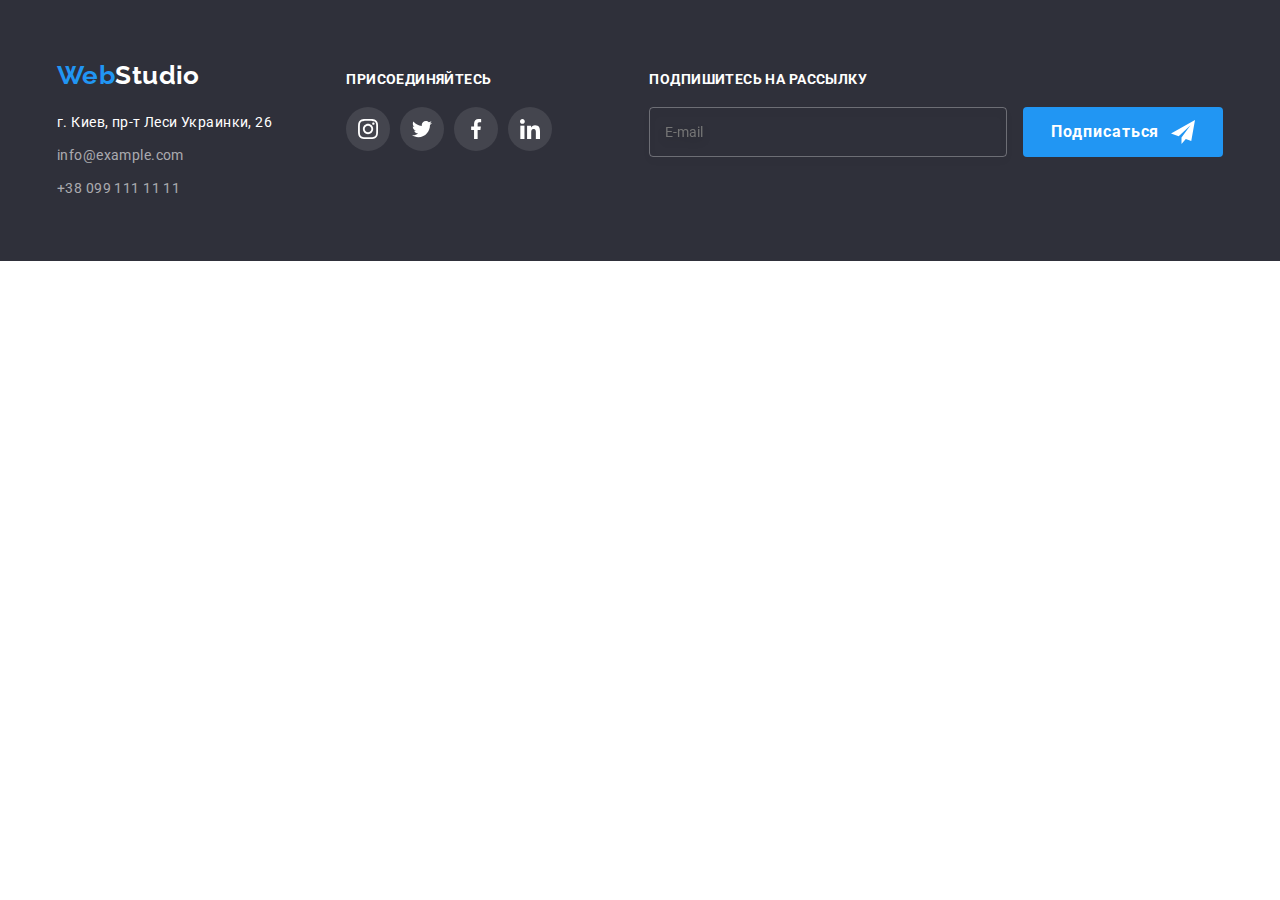
==== portfolio.html @ a968da95 "Футер готов" ====
<!DOCTYPE html>
<html lang="ru">
<head>
    <meta charset="UTF-8">
    <meta http-equiv="X-UA-Compatible" content="IE=edge">
    <meta name="viewport" content="width=device-width, initial-scale=1.0">
    <title>Portfolio</title>
    <link rel="stylesheet" href="https://cdnjs.cloudflare.com/ajax/libs/modern-normalize/1.0.0/modern-normalize.min.css">
    <link rel="preconnect" href="https://fonts.gstatic.com">
    <link href="https://fonts.googleapis.com/css2?family=Raleway:wght@700&family=Roboto:wght@400;500;700;900&display=swap"
        rel="stylesheet">
    <link rel="stylesheet" href="./css/main.min.css">
</head>
<body>
    <!--HEADER-->
    <!-- <header class="header">
    <div class="header-box container">
        <nav class="nav">
            <a class="logo link" href="./index.html"><span class="logo_accent"> Web</span>Studio</a>
            <ul class="menu list">
                <li class="menu__item">
                    <a class="menu__link link" href="./index.html">Студия</a>
                </li>
                <li class="menu__item">
                    <a class="menu__link link active-page" href="./portfolio.html">Портфолио</a>
                </li>
                <li class="menu__item">
                    <a class="menu__link link" href="#">Контакты</a>
                </li>
            </ul>
        </nav>
        <ul class="contacts list">
            <li class="contacts__item">
                <a class="contacts__link link" href="mailto:info@devstudio.com">
                    <svg class="contacts__icon" width="16" height="12">
                        <use href="./images/sprite.svg#icon-envelope"></use>
                    </svg>
                    info@devstudio.com </a>
            </li>
            <li class="contacts__item">
                <a class="contacts__link link" href="tel:+380961111111">
                    <svg class="contacts__icon" width="10" height="16">
                        <use href="./images/sprite.svg#icon-smartphone"></use>
                    </svg>
                    +38 096 111 11 11</a>
            </li>
        </ul>
    </div>
    </header> -->
    <!--MAIN CONTENT-->
    <main class="portfolio-main">
        <!-- <h1>Портфолио</h1> -->
        <!-- <section class="section-gallery">
            <div class="container">
                <ul class="filter list">
                    <li class="filter__item">
                        <button class="filter__button" type="button">Все</button></li>
                    <li class="filter__item">
                        <button class="filter__button" type="button">Веб-сайты</button>
                    </li>
                    <li class="filter__item">
                        <button class="filter__button" type="button">Приложения</button>
                    </li>
                    <li class="filter__item">
                        <button class="filter__button" type="button">Дизайн</button
                        ></li>
                    <li class="filter__item">
                        <button class="filter__button" type="button">Маркетинг</button>
                    </li>
                </ul> 
                <ul class="gallery list">
                    <li class="gallery__item"> 
                        <a class="gallery__link link" href="">
                            <div class="overlay">
                                <img src="./images/portfolio-img/gallery-img-1.jpg" alt="Ноутбук" width="370" height="294">
                                <p class="overlay__text">Технокряк это современная площадка распространения коронавируса. Компании используют эту платформу для цифрового шпионажа и атак на защищённые сервера конкурентов.</p>
                            </div>
                            <div class="gallery__item-box">
                                <h2 class="gallery__title">Технокряк</h2>
                                <p class="gallery__text">Веб-сайт</p>
                            </div>
                        </a>
                    </li>
                    <li  class="gallery__item">
                        <a class="gallery__link link" href="">
                            <div class="overlay">
                                <img src="./images/portfolio-img/gallery-img-2.jpg" alt="Игра в баскетбол" width="370" height="294">
                                <p class="overlay__text">Технокряк это современная площадка распространения коронавируса. Компании используют эту платформу для цифрового шпионажа и атак на защищённые сервера конкурентов.</p>
                            </div>
                            <div class="gallery__item-box">
                                <h2 class="gallery__title">Постер New Orlean vs Golden Star</h2>
                                <p class="gallery__text">Дизайн</p>
                            </div>
                        </a>
                    </li>
                    <li  class="gallery__item">
                        <a class="gallery__link link " href="">
                            <div class="overlay">
                                <img src="./images/portfolio-img/gallery-img-3.jpg" alt="Логотип ресторана" width="370" height="294">
                                <p class="overlay__text">Технокряк это современная площадка распространения коронавируса. Компании используют эту платформу для цифрового шпионажа и атак на защищённые сервера конкурентов.</p>
                            </div>
                            <div class="gallery__item-box">
                                <h2 class="gallery__title">Ресторан Seafood</h2>
                                <p class="gallery__text">Приложение</p>
                            </div>
                        </a>
                    </li>
                    <li  class="gallery__item">
                        <a class="gallery__link link" href="">
                            <div class="overlay">
                                <img src="./images/portfolio-img/gallery-img-4.jpg" alt="Наушники" width="370" height="294">
                                <p class="overlay__text">Технокряк это современная площадка распространения коронавируса. Компании используют эту платформу для цифрового шпионажа и атак на защищённые сервера конкурентов.</p>
                            </div>
                            <div class="gallery__item-box">
                                <h2 class="gallery__title">Проект Prime</h2>
                                <p class="gallery__text">Маркетинг</p>
                            </div>
                        </a>
                    </li>
                    <li  class="gallery__item">
                        <a class="gallery__link link" href="">
                            <div class="overlay">
                                <img src="./images/portfolio-img/gallery-img-5.jpg" alt="Коробки" width="370" height="294">
                                <p class="overlay__text">Технокряк это современная площадка распространения коронавируса. Компании используют эту платформу для цифрового шпионажа и атак на защищённые сервера конкурентов.</p>
                            </div>
                            <div class="gallery__item-box">
                                <h2 class="gallery__title">Проект Boxes</h2>
                                <p class="gallery__text">Приложение</p>
                            </div>
                        </a>
                    </li>
                    <li  class="gallery__item">
                        <a class="gallery__link link" href="">
                            <div class="overlay">
                                <img src="./images/portfolio-img/gallery-img-6.jpg" alt="Монитор" width="370" height="294">
                                <p class="overlay__text">Технокряк это современная площадка распространения коронавируса. Компании используют эту платформу для цифрового шпионажа и атак на защищённые сервера конкурентов.</p>
                            </div>
                            <div class="gallery__item-box">
                                <h2 class="gallery__title">Inspiration has no Borders</h2>
                                <p class="gallery__text">Веб-сайт</p>
                            </div>
                        </a>
                    </li>
                    <li  class="gallery__item">
                        <a class="gallery__link link" href="">
                            <div class="overlay">
                                <img src="./images/portfolio-img/gallery-img-7.jpg" alt="Книга" width="370" height="294">
                                <p class="overlay__text">Технокряк это современная площадка распространения коронавируса. Компании используют эту платформу для цифрового шпионажа и атак на защищённые сервера конкурентов.</p>
                            </div>
                            <div class="gallery__item-box">
                                <h2 class="gallery__title">Издание Limited Edition</h2>
                                <p class="gallery__text">Дизайн</p>
                            </div>
                        </a>
                    </li>
                    <li  class="gallery__item">
                        <a class="gallery__link link" href="">
                            <div class="overlay">
                                <img src="./images/portfolio-img/gallery-img-8.jpg" alt="Бирка" width="370" height="294">
                                <p class="overlay__text">Технокряк это современная площадка распространения коронавируса. Компании используют эту платформу для цифрового шпионажа и атак на защищённые сервера конкурентов.</p>
                            </div>
                            <div class="gallery__item-box">
                                <h2 class="gallery__title">Проект LAB</h2>
                                <p class="gallery__text">Маркетинг</p>
                            </div>
                        </a>
                    </li>
                    <li  class="gallery__item">
                        <a class="gallery__link link" href="">
                            <div class="overlay">
                                <img src="./images/portfolio-img/gallery-img-9.jpg" alt="Работа за ноутбуком" width="370" height="294">
                                <p class="overlay__text">Технокряк это современная площадка распространения коронавируса. Компании используют эту платформу для цифрового шпионажа и атак на защищённые сервера конкурентов.</p>
                            </div>
                            <div class="gallery__item-box"><h2 class="gallery__title">Growing Business</h2>
                            <p class="gallery__text">Приложение</p>
                            </div>
                        </a>
                    </li>
                </ul>
            </div>
        </section> -->
    </main>
    <!--FOOTER-->
    <footer class="footer">
        <div class="footer-box container">
                <div class="footer__contacts">
                    <a class="logo footer__logo link" href="./index.html"><span class="logo_accent"> Web</span>Studio</a>
                    <address class="footer__address">
                        <p class="footer__real-address"> г. Киев, пр-т Леси Украинки, 26 </p>
                        <a class="footer__mail link" href="mailto:info@example.com">info@example.com </a>
                        <a class="footer__tel link" href="tel:+380991111111">+38 099 111 11 11 </a>
                    </address>
                </div>
                <div class="footer__join">
                    <h3 class="footer__title secondary-title">присоединяйтесь</h3>
                    <ul class="footer__social-list list">
                        <li class="social-list__item">
                            <a href="" class="social-list__link footer__social-link  link">
                                <svg class="social-list__icon footer__social-icon" width="20" height="20">
                                    <use href="./images/sprite.svg#icon-instagram"> </use>
                                </svg>
                            </a>
                        </li>
                        <li class="social-list__item">
                            <a href="" class="social-list__link footer__social-link  link">
                                <svg class="social-list__icon footer__social-icon" width="20" height="20">
                                    <use href="./images/sprite.svg#icon-twitter"> </use>
                                </svg>
                            </a>
                        </li>
                        <li class="social-list__item">
                            <a href="" class="social-list__link footer__social-link  link">
                                <svg class="social-list__icon footer__social-icon" width="20" height="20">
                                    <use href="./images/sprite.svg#icon-facebook"> </use>
                                </svg>
                            </a>
                        </li>
                        <li class="social-list__item">
                            <a href="" class="social-list__link footer__social-link link">
                                <svg class="social-list__icon footer__social-icon" width="20" height="20">
                                    <use href="./images/sprite.svg#icon-linkedin"> </use>
                                </svg>
                            </a>
                        </li>
                    </ul>
                </div>
            <div class="subscribe">
                <h3 class="footer__title secondary-title">Подпишитесь на рассылку</h3>
                <form action="" class="subscribe-form">
                    <label class="subscribe__lable">
                        <input class="subscribe__field" type="email" name="user-email" placeholder="E-mail">
                    </label>
                    <button class="subscribe__button button" type="submit">Подписаться</button>
                </form>
            </div>
        </div>
    </footer>
</body>
</html>
---- css/main.min.css ----
:root{--accent-color: #2196f3;--primary-color: #212121;--secondary-color: #757575}.visually-hidden{position:absolute !important;clip:rect(1px 1px 1px 1px);clip:rect(1px, 1px, 1px, 1px);padding:0 !important;border:0 !important;height:1px !important;width:1px !important;overflow:hidden}.list{list-style:none;padding:0;margin:0}.link{text-decoration:none}h1,h2,h3,h4,h5,h6,p{margin-top:0;margin-bottom:0}ul{margin-top:0;margin-bottom:0;padding-left:0}img{display:block}body{background-color:#fff;color:var(--primary-color);font-family:Roboto,sans-serif;font-size:14px;letter-spacing:0.03em}.container{padding-left:15px;padding-right:15px}@media screen and (min-width: 480px){.container{width:480px;margin:0 auto}}@media screen and (min-width: 768px){.container{width:768px}}@media screen and (min-width: 1200px){.container{width:1200px}}.section-title{font-size:36px;line-height:1.17;text-align:center;margin-bottom:50px}.secondary-title{font-size:14px;line-height:1.15;text-transform:uppercase}.logo{color:var(--primary-color);font-family:Raleway, sans-serif;font-weight:700;font-size:26px;line-height:1.2}.logo_accent{color:var(--accent-color)}.button{background-color:var(--accent-color);color:#fff;border:none;border-radius:4px;width:200px;height:50px;font-family:inherit;font-weight:700;font-size:16px;line-height:1.9;text-align:center;letter-spacing:0.06em;transition:background-color 250ms cubic-bezier(0.4, 0, 0.2, 1),box-shadow 250ms cubic-bezier(0.4, 0, 0.2, 1)}.button:hover,.button:active{background-color:#188ce8;cursor:pointer;box-shadow:0px 4px 4px rgba(0,0,0,0.15)}.social-list{display:flex;justify-content:space-between}.social-list__link{display:flex;justify-content:center;align-items:center;width:44px;height:44px;border-radius:50%;transition:background-color 250ms cubic-bezier(0.4, 0, 0.2, 1)}.social-list__link:hover,.social-list__link:focus{background-color:var(--accent-color)}.social-list__icon{fill:#afb1b8;transition:fill 250ms cubic-bezier(0.4, 0, 0.2, 1)}.social-list__link:hover .social-list__icon,.social-list__link:focus .social-list__icon{fill:#fff}.values,.projects,.team{display:flex;margin-top:-30px;margin-left:-30px}.values__item,.projects__item,.team__item{margin-top:30px;margin-left:30px}.menu__link:hover,.menu__link:focus,.contacts__link:hover,.contacts__link:focus{color:var(--accent-color)}.header-box,.nav,.menu,.contacts{display:flex;align-items:center}.header{border-bottom:1px solid #ececec;padding-top:24px;padding-bottom:25px}.menu{margin-left:93px}.menu__link{padding-top:32px;padding-bottom:32px;color:var(--primary-color);transition:color 250ms cubic-bezier(0.4, 0, 0.2, 1)}.menu__item:not(:last-child){margin-right:50px}.menu__link,.contacts__link{font-weight:500;font-size:14px;line-height:1.15;letter-spacing:0.02em}.contacts{margin-left:auto}.contacts__link{color:var(--secondary-color);display:flex;align-items:center;transition:color 250ms cubic-bezier(0.4, 0, 0.2, 1)}.contacts__icon{text-align:center;margin-right:10px;fill:currentColor}.contacts__item:first-child{margin-right:30px}.active-page{position:relative;color:var(--accent-color)}.active-page::after{content:'';position:absolute;display:block;width:100%;height:4px;left:0px;bottom:0px;background-color:var(--accent-color);border-radius:2px}.hero{background-color:#c4c4c4;padding-top:200px;padding-bottom:200px;text-align:center;max-width:1600px;height:600px;margin:0 auto;background-image:linear-gradient(rgba(47,48,58,0.4), rgba(47,48,58,0.4)),url(../images/main-img/hero.jpg);background-size:cover}.hero__title{color:#fff;margin-bottom:30px;display:block;margin-left:auto;margin-right:auto;width:696px;height:120px;font-weight:900;font-size:44px;line-height:1.36;text-align:center;letter-spacing:0.06em;text-transform:uppercase}.values-section{padding-top:94px;padding-bottom:47px}.values__item{flex-basis:calc((100% - 120px) / 4)}.values__title{margin-bottom:10px}.values__text{color:var(--secondary-color);line-height:1.7}.values__icon-box{display:flex;justify-content:center;align-items:center;width:270px;height:120px;background-color:#f5f4fa;border-radius:4px;margin-bottom:30px}.projects-section{padding-top:47px;padding-bottom:94px}.projects__item{position:relative}.projects__title{position:absolute;width:100%;height:70px;bottom:0px;left:0px;padding-top:27px;padding-bottom:27px;font-size:14px;line-height:1.15;text-transform:uppercase;color:#fff;text-align:center;background-color:rgba(47,48,58,0.8)}.team-section{background-color:#f5f4fa;padding-top:94px;padding-bottom:94px}.team__item{background-color:#fff;box-shadow:0px 1px 3px rgba(0,0,0,0.12),0px 1px 1px rgba(0,0,0,0.14),0px 2px 1px rgba(0,0,0,0.2);border-radius:0px 0px 4px 4px}.team__name-box{padding:30px 32px}.team__name{margin-bottom:10px;font-weight:500}.team__name,.team__profession{font-size:16px;line-height:1.19;text-align:center}.team__profession{color:var(--secondary-color);margin-bottom:16px}.clients-section{padding-top:94px;padding-bottom:94px}.clients{display:flex;justify-content:space-between}.clients__link{display:flex;justify-content:center;align-items:center;width:170px;height:92px;border:1px solid #afb1b8;border-radius:4px;transition:border 250ms cubic-bezier(0.4, 0, 0.2, 1)}.clients__link:hover,.clients__link:focus{border:1px solid var(--accent-color)}.clients__icon{fill:#afb1b8;transition:fill 250ms cubic-bezier(0.4, 0, 0.2, 1)}.clients__link:hover .clients__icon,.clients__link:focus .clients__icon{fill:var(--accent-color)}.footer-box{text-align:center}.footer{background-color:#2f303a;padding-top:60px;padding-bottom:60px}.footer__logo{color:#fff}.footer__address{margin-top:20px}.footer__mail,.footer__tel{display:block;margin-top:9px;color:rgba(255,255,255,0.6);font-style:normal;line-height:1.71}.footer__real-address{color:#fff;font-style:normal;line-height:1.71}.footer__contacts{margin-bottom:60px}.footer__join{margin-bottom:60px}.footer__title{color:#fff;margin-bottom:20px}.footer__social-list{margin:0 auto;display:flex;width:206px;justify-content:space-between}.footer__social-link{background-color:rgba(255,255,255,0.1)}.footer__social-icon{fill:#fff}.subscribe__field{width:100%;height:50px;padding:15px;margin-bottom:20px;background-color:transparent;color:#fff;border:1px solid rgba(255,255,255,0.3);border-radius:4px;filter:drop-shadow(0px 4px 4px rgba(0,0,0,0.15));transition:border 250ms cubic-bezier(0.4, 0, 0.2, 1)}.subscribe__field:focus{outline:none;border:1px solid var(--accent-color)}.subscribe__field:focus::placeholder{font-size:16px;line-height:1.25;letter-spacing:0.03em;color:rgba(255,255,255,0.6)}.subscribe__button{margin:0 auto;display:flex;align-items:center;text-align:center;justify-content:space-between;padding:10px 28px}.subscribe__button::after{content:'';display:inline-block;width:24px;height:24px;background-image:url(../images/svg/subscribe-submit.svg)}@media screen and (min-width: 480px){.subscribe__field{width:450px}}@media screen and (min-width: 768px){.footer-box{display:flex;align-items:baseline;flex-wrap:wrap;justify-content:space-around}}@media screen and (min-width: 1200px){.footer-box{text-align:start;flex-wrap:nowrap}.footer__contacts{margin-bottom:0}.footer__join{margin-left:70px;margin-bottom:0}.subscribe{margin-left:93px}.subscribe__field{width:358px;margin-right:12px}.subscribe__button{display:inline-flex}}.backdrop{position:fixed;top:0px;left:0px;z-index:100;width:100%;height:100%;background-color:rgba(0,0,0,0.2)}.is-hidden{opacity:0;visibility:hidden;pointer-events:none}.modal-window{position:absolute;top:50%;left:50%;transform:translate(-50%, -50%) scale(1);width:528px;height:581px;padding:40px;background-color:#fff;box-shadow:0px 1px 3px rgba(0,0,0,0.12),0px 1px 1px rgba(0,0,0,0.14),0px 2px 1px rgba(0,0,0,0.2);border-radius:4px;transition:opacity 250ms cubic-bezier(0.4, 0, 0.2, 1),transform 250ms cubic-bezier(0.4, 0, 0.2, 1)}.backdrop.is-hidden .modal-window{opacity:0;transform:translate(-50%, -50%) scale(0)}.close-button{position:absolute;top:8px;right:8px;display:flex;justify-content:center;align-items:center;width:30px;height:30px;padding:0px;background-color:#fff;border:1px solid rgba(0,0,0,0.1);border-radius:50%;box-sizing:border-box;cursor:pointer;transition:fill 250ms cubic-bezier(0.4, 0, 0.2, 1)}.close-button:hover,.close-button:focus{fill:var(--accent-color)}.modal{display:flex;flex-direction:column}.modal__title{font-weight:700;font-size:20px;line-height:1.15;text-align:center;margin-bottom:12px}.modal__field{margin-bottom:10px;font-size:12px;line-height:1.16;letter-spacing:0.01em;color:#757575}.modal__input-wrapper{position:relative;display:block;margin-top:4px}.modal__input{width:100%;height:40px;border:1px solid rgba(33,33,33,0.2);border-radius:4px;padding-left:42px;transition:border 250ms cubic-bezier(0.4, 0, 0.2, 1)}.modal__input:focus,.modal__message:focus{outline:none;border:1px solid var(--accent-color);border-radius:4px}.modal__icon{position:absolute;top:50%;left:12px;transform:translateY(-50%);display:block;transition:fill 250ms cubic-bezier(0.4, 0, 0.2, 1)}.modal__input:focus+.modal__icon{fill:var(--accent-color)}.modal__field:last-of-type{margin-bottom:20px}.modal__message{width:100%;height:120px;resize:none;border:1px solid rgba(33,33,33,0.2);border-radius:4px;padding:12px 16px;margin-top:4px;transition:border 250ms cubic-bezier(0.4, 0, 0.2, 1)}.modal__message::placeholder{font-size:14px;letter-spacing:0.01em;color:rgba(117,117,117,0.5)}.checkbox{text-align:center}.checkbox__link{color:var(--accent-color);transition:outline 250ms cubic-bezier(0.4, 0, 0.2, 1)}.checkbox__link:focus{outline-color:var(--accent-color)}.checkbox__policy{line-height:1.7;color:#757575}.checkbox__policy::before{content:'';display:inline-block;vertical-align:middle;cursor:pointer;width:16px;height:15px;background-image:url(../images/svg/empty-check.svg);margin-right:9px;transition:box-shadow 250ms cubic-bezier(0.4, 0, 0.2, 1),background-image 250ms cubic-bezier(0.4, 0, 0.2, 1)}.checkbox__imput:checked+.checkbox__policy::before{background-image:url(..//images/svg/check.svg)}.checkbox__imput:focus+.checkbox__policy::before{box-shadow:0 0 2px 1px var(--accent-color)}.modal__button{align-self:center;padding:10px 55px;margin-top:30px}.filter{display:flex;justify-content:center;margin-bottom:50px}.filter__item:not(:last-child){margin-right:8px}.filter__button{background-color:#f5f4fa;font-family:inherit;font-weight:500;font-size:16px;line-height:1.6;padding:6px 22px;border-radius:4px;border:none;transition:color 250ms cubic-bezier(0.4, 0, 0.2, 1),background-color 250ms cubic-bezier(0.4, 0, 0.2, 1),box-shadow 250ms cubic-bezier(0.4, 0, 0.2, 1)}.filter__button:hover,.filter__button:focus{background-color:var(--accent-color);color:#fff;cursor:pointer;box-shadow:0px 3px 1px rgba(0,0,0,0.1),0px 1px 2px rgba(0,0,0,0.08),0px 2px 2px rgba(0,0,0,0.12)}.section-gallery{padding-top:94px;padding-bottom:94px}.gallery{display:flex;flex-wrap:wrap;margin-top:-30px;margin-left:-30px}.gallery__item{background-color:#ffffff;margin-top:30px;margin-left:30px}.gallery__title{color:var(--primary-color);font-size:18px;line-height:2;letter-spacing:0.06em;margin-bottom:4px}.gallery__text{color:var(--secondary-color);font-size:16px;line-height:1.9}.gallery__item-box{padding:20px 24px;border:1px solid #eeeeee}.gallery__link{display:block;transition:box-shadow 250ms cubic-bezier(0.4, 0, 0.2, 1)}.gallery__link:hover,.gallery__link:focus{box-shadow:0px 1px 1px rgba(0,0,0,0.12),0px 4px 4px rgba(0,0,0,0.06),1px 4px 6px rgba(0,0,0,0.16)}.overlay{position:relative;overflow:hidden}.overlay__text{position:absolute;top:0px;left:0px;transform:translateY(100%);overflow:auto;width:100%;height:100%;padding:63px 24px;font-size:18px;line-height:1.55;color:#fff;background-color:rgba(33,150,243,0.9);transition:transform 250ms cubic-bezier(0.4, 0, 0.2, 1)}.gallery__link:hover .overlay__text,.gallery__link:focus .overlay__text{transform:translateY(0%)}
/*# sourceMappingURL=main.min.css.map */
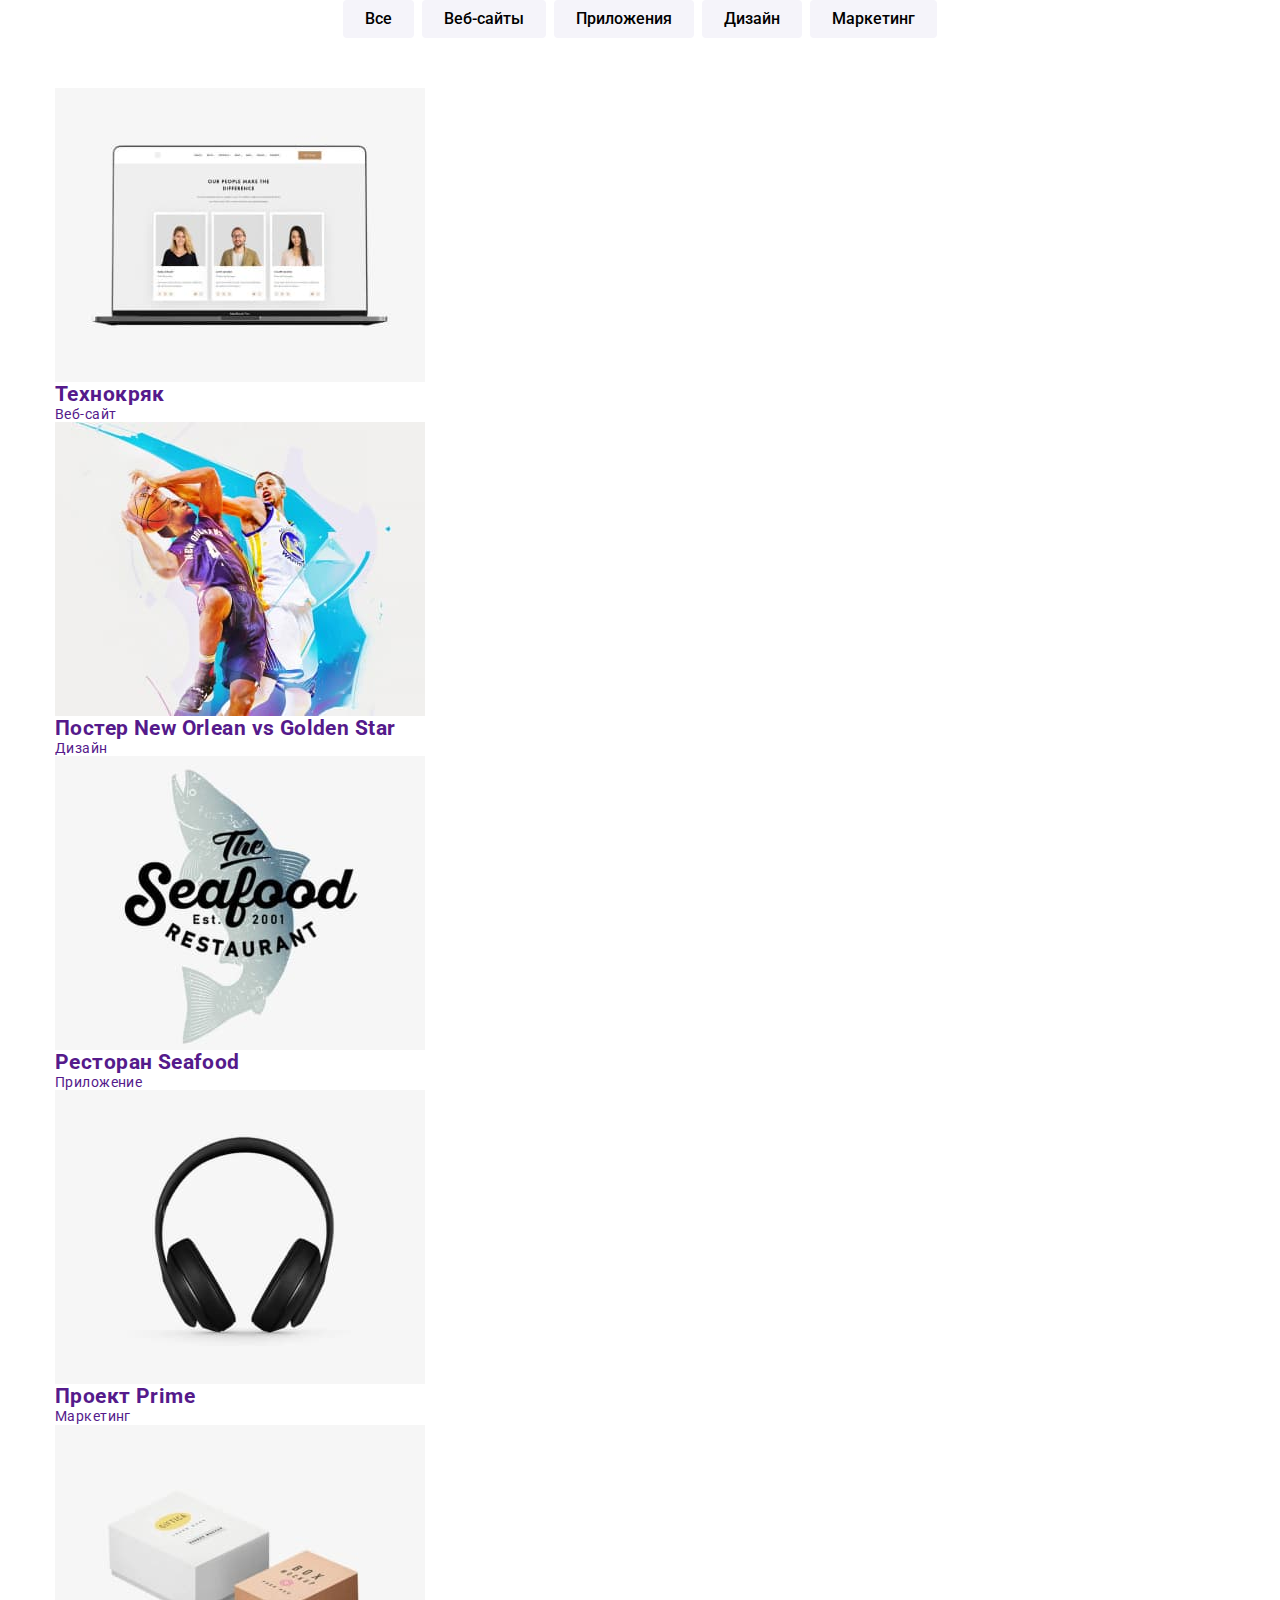
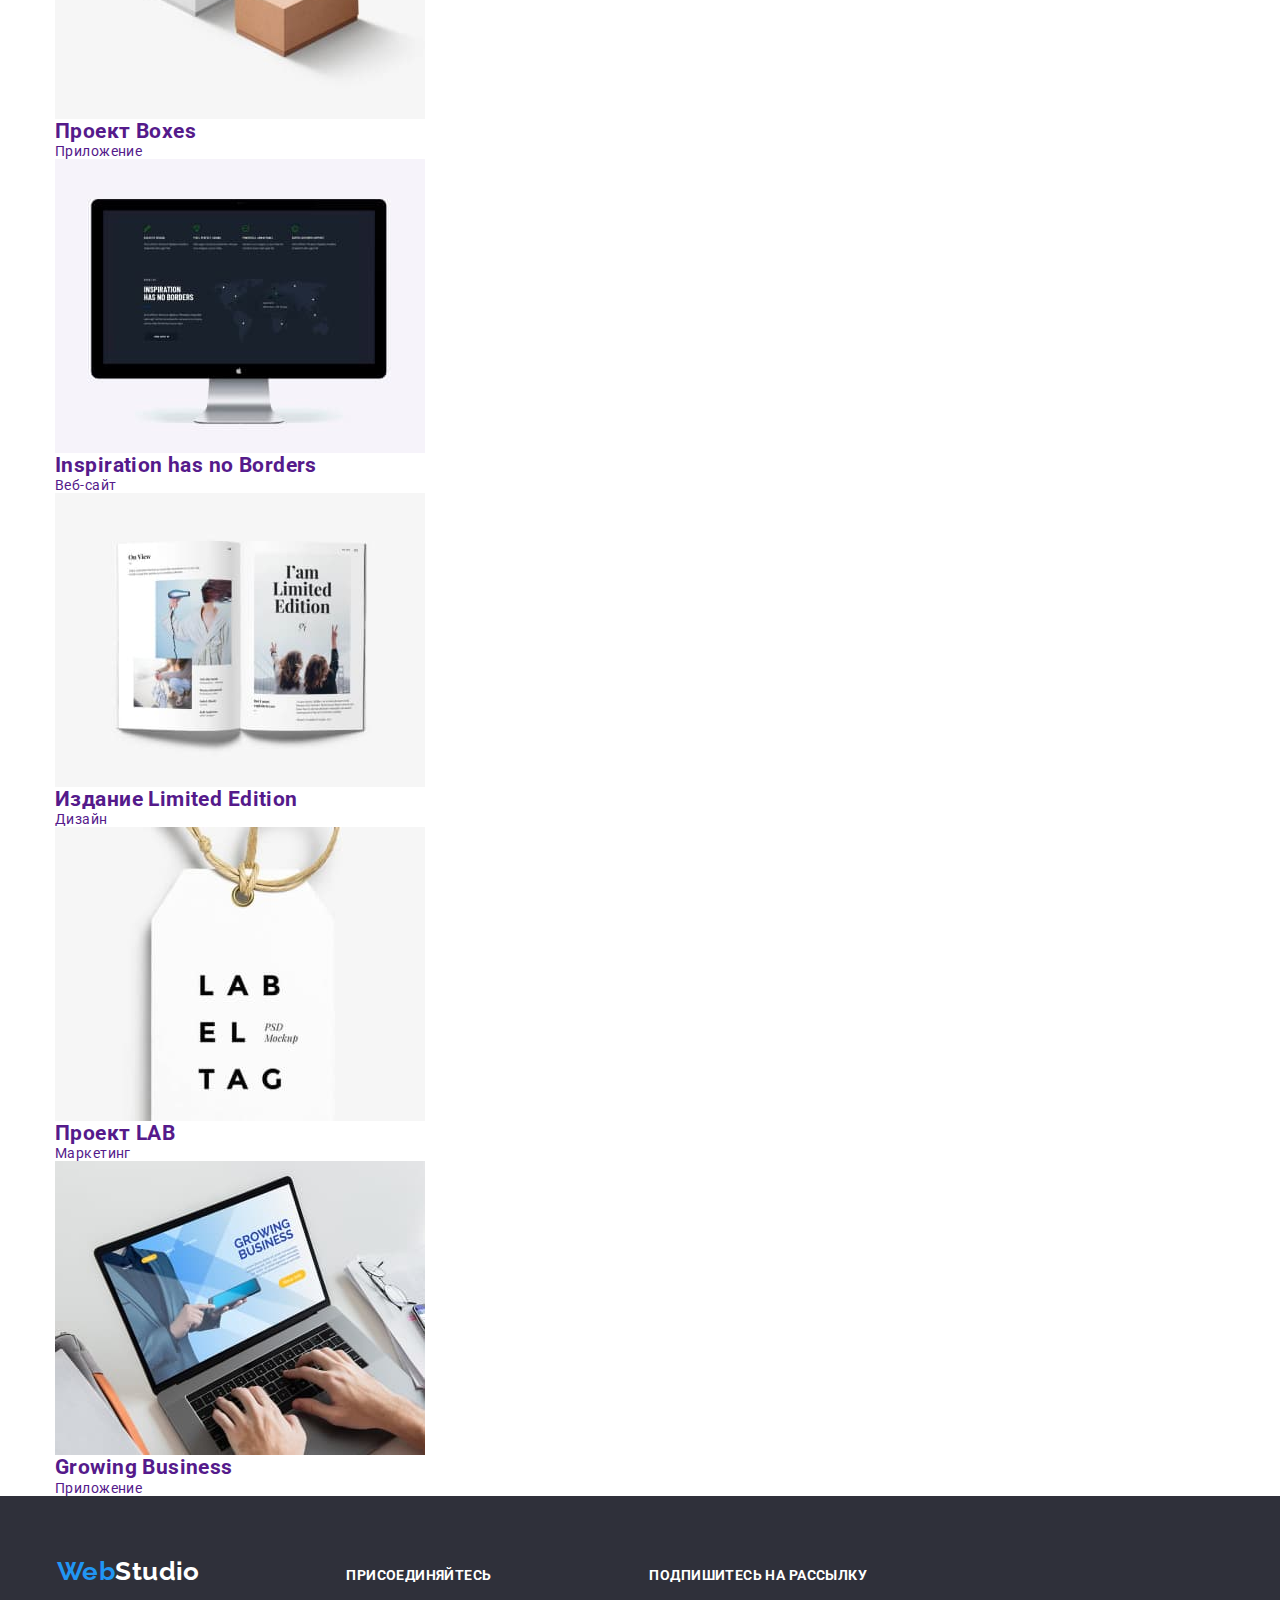
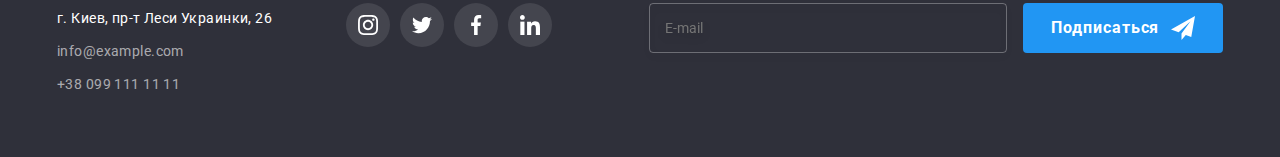
==== commit 98201b86: "cекция клиенты готова" ====
--- a/portfolio.html
+++ b/portfolio.html
@@ -50,7 +50,7 @@
     <!--MAIN CONTENT-->
     <main class="portfolio-main">
         <!-- <h1>Портфолио</h1> -->
-        <!-- <section class="section-gallery">
+        <section class="section-gallery">
             <div class="container">
                 <ul class="filter list">
                     <li class="filter__item">
@@ -178,7 +178,7 @@
                     </li>
                 </ul>
             </div>
-        </section> -->
+        </section>
     </main>
     <!--FOOTER-->
     <footer class="footer">
--- a/css/main.min.css
+++ b/css/main.min.css
@@ -1,2 +1,2 @@
-:root{--accent-color: #2196f3;--primary-color: #212121;--secondary-color: #757575}.visually-hidden{position:absolute !important;clip:rect(1px 1px 1px 1px);clip:rect(1px, 1px, 1px, 1px);padding:0 !important;border:0 !important;height:1px !important;width:1px !important;overflow:hidden}.list{list-style:none;padding:0;margin:0}.link{text-decoration:none}h1,h2,h3,h4,h5,h6,p{margin-top:0;margin-bottom:0}ul{margin-top:0;margin-bottom:0;padding-left:0}img{display:block}body{background-color:#fff;color:var(--primary-color);font-family:Roboto,sans-serif;font-size:14px;letter-spacing:0.03em}.container{padding-left:15px;padding-right:15px}@media screen and (min-width: 480px){.container{width:480px;margin:0 auto}}@media screen and (min-width: 768px){.container{width:768px}}@media screen and (min-width: 1200px){.container{width:1200px}}.section-title{font-size:36px;line-height:1.17;text-align:center;margin-bottom:50px}.secondary-title{font-size:14px;line-height:1.15;text-transform:uppercase}.logo{color:var(--primary-color);font-family:Raleway, sans-serif;font-weight:700;font-size:26px;line-height:1.2}.logo_accent{color:var(--accent-color)}.button{background-color:var(--accent-color);color:#fff;border:none;border-radius:4px;width:200px;height:50px;font-family:inherit;font-weight:700;font-size:16px;line-height:1.9;text-align:center;letter-spacing:0.06em;transition:background-color 250ms cubic-bezier(0.4, 0, 0.2, 1),box-shadow 250ms cubic-bezier(0.4, 0, 0.2, 1)}.button:hover,.button:active{background-color:#188ce8;cursor:pointer;box-shadow:0px 4px 4px rgba(0,0,0,0.15)}.social-list{display:flex;justify-content:space-between}.social-list__link{display:flex;justify-content:center;align-items:center;width:44px;height:44px;border-radius:50%;transition:background-color 250ms cubic-bezier(0.4, 0, 0.2, 1)}.social-list__link:hover,.social-list__link:focus{background-color:var(--accent-color)}.social-list__icon{fill:#afb1b8;transition:fill 250ms cubic-bezier(0.4, 0, 0.2, 1)}.social-list__link:hover .social-list__icon,.social-list__link:focus .social-list__icon{fill:#fff}.values,.projects,.team{display:flex;margin-top:-30px;margin-left:-30px}.values__item,.projects__item,.team__item{margin-top:30px;margin-left:30px}.menu__link:hover,.menu__link:focus,.contacts__link:hover,.contacts__link:focus{color:var(--accent-color)}.header-box,.nav,.menu,.contacts{display:flex;align-items:center}.header{border-bottom:1px solid #ececec;padding-top:24px;padding-bottom:25px}.menu{margin-left:93px}.menu__link{padding-top:32px;padding-bottom:32px;color:var(--primary-color);transition:color 250ms cubic-bezier(0.4, 0, 0.2, 1)}.menu__item:not(:last-child){margin-right:50px}.menu__link,.contacts__link{font-weight:500;font-size:14px;line-height:1.15;letter-spacing:0.02em}.contacts{margin-left:auto}.contacts__link{color:var(--secondary-color);display:flex;align-items:center;transition:color 250ms cubic-bezier(0.4, 0, 0.2, 1)}.contacts__icon{text-align:center;margin-right:10px;fill:currentColor}.contacts__item:first-child{margin-right:30px}.active-page{position:relative;color:var(--accent-color)}.active-page::after{content:'';position:absolute;display:block;width:100%;height:4px;left:0px;bottom:0px;background-color:var(--accent-color);border-radius:2px}.hero{background-color:#c4c4c4;padding-top:200px;padding-bottom:200px;text-align:center;max-width:1600px;height:600px;margin:0 auto;background-image:linear-gradient(rgba(47,48,58,0.4), rgba(47,48,58,0.4)),url(../images/main-img/hero.jpg);background-size:cover}.hero__title{color:#fff;margin-bottom:30px;display:block;margin-left:auto;margin-right:auto;width:696px;height:120px;font-weight:900;font-size:44px;line-height:1.36;text-align:center;letter-spacing:0.06em;text-transform:uppercase}.values-section{padding-top:94px;padding-bottom:47px}.values__item{flex-basis:calc((100% - 120px) / 4)}.values__title{margin-bottom:10px}.values__text{color:var(--secondary-color);line-height:1.7}.values__icon-box{display:flex;justify-content:center;align-items:center;width:270px;height:120px;background-color:#f5f4fa;border-radius:4px;margin-bottom:30px}.projects-section{padding-top:47px;padding-bottom:94px}.projects__item{position:relative}.projects__title{position:absolute;width:100%;height:70px;bottom:0px;left:0px;padding-top:27px;padding-bottom:27px;font-size:14px;line-height:1.15;text-transform:uppercase;color:#fff;text-align:center;background-color:rgba(47,48,58,0.8)}.team-section{background-color:#f5f4fa;padding-top:94px;padding-bottom:94px}.team__item{background-color:#fff;box-shadow:0px 1px 3px rgba(0,0,0,0.12),0px 1px 1px rgba(0,0,0,0.14),0px 2px 1px rgba(0,0,0,0.2);border-radius:0px 0px 4px 4px}.team__name-box{padding:30px 32px}.team__name{margin-bottom:10px;font-weight:500}.team__name,.team__profession{font-size:16px;line-height:1.19;text-align:center}.team__profession{color:var(--secondary-color);margin-bottom:16px}.clients-section{padding-top:94px;padding-bottom:94px}.clients{display:flex;justify-content:space-between}.clients__link{display:flex;justify-content:center;align-items:center;width:170px;height:92px;border:1px solid #afb1b8;border-radius:4px;transition:border 250ms cubic-bezier(0.4, 0, 0.2, 1)}.clients__link:hover,.clients__link:focus{border:1px solid var(--accent-color)}.clients__icon{fill:#afb1b8;transition:fill 250ms cubic-bezier(0.4, 0, 0.2, 1)}.clients__link:hover .clients__icon,.clients__link:focus .clients__icon{fill:var(--accent-color)}.footer-box{text-align:center}.footer{background-color:#2f303a;padding-top:60px;padding-bottom:60px}.footer__logo{color:#fff}.footer__address{margin-top:20px}.footer__mail,.footer__tel{display:block;margin-top:9px;color:rgba(255,255,255,0.6);font-style:normal;line-height:1.71}.footer__real-address{color:#fff;font-style:normal;line-height:1.71}.footer__contacts{margin-bottom:60px}.footer__join{margin-bottom:60px}.footer__title{color:#fff;margin-bottom:20px}.footer__social-list{margin:0 auto;display:flex;width:206px;justify-content:space-between}.footer__social-link{background-color:rgba(255,255,255,0.1)}.footer__social-icon{fill:#fff}.subscribe__field{width:100%;height:50px;padding:15px;margin-bottom:20px;background-color:transparent;color:#fff;border:1px solid rgba(255,255,255,0.3);border-radius:4px;filter:drop-shadow(0px 4px 4px rgba(0,0,0,0.15));transition:border 250ms cubic-bezier(0.4, 0, 0.2, 1)}.subscribe__field:focus{outline:none;border:1px solid var(--accent-color)}.subscribe__field:focus::placeholder{font-size:16px;line-height:1.25;letter-spacing:0.03em;color:rgba(255,255,255,0.6)}.subscribe__button{margin:0 auto;display:flex;align-items:center;text-align:center;justify-content:space-between;padding:10px 28px}.subscribe__button::after{content:'';display:inline-block;width:24px;height:24px;background-image:url(../images/svg/subscribe-submit.svg)}@media screen and (min-width: 480px){.subscribe__field{width:450px}}@media screen and (min-width: 768px){.footer-box{display:flex;align-items:baseline;flex-wrap:wrap;justify-content:space-around}}@media screen and (min-width: 1200px){.footer-box{text-align:start;flex-wrap:nowrap}.footer__contacts{margin-bottom:0}.footer__join{margin-left:70px;margin-bottom:0}.subscribe{margin-left:93px}.subscribe__field{width:358px;margin-right:12px}.subscribe__button{display:inline-flex}}.backdrop{position:fixed;top:0px;left:0px;z-index:100;width:100%;height:100%;background-color:rgba(0,0,0,0.2)}.is-hidden{opacity:0;visibility:hidden;pointer-events:none}.modal-window{position:absolute;top:50%;left:50%;transform:translate(-50%, -50%) scale(1);width:528px;height:581px;padding:40px;background-color:#fff;box-shadow:0px 1px 3px rgba(0,0,0,0.12),0px 1px 1px rgba(0,0,0,0.14),0px 2px 1px rgba(0,0,0,0.2);border-radius:4px;transition:opacity 250ms cubic-bezier(0.4, 0, 0.2, 1),transform 250ms cubic-bezier(0.4, 0, 0.2, 1)}.backdrop.is-hidden .modal-window{opacity:0;transform:translate(-50%, -50%) scale(0)}.close-button{position:absolute;top:8px;right:8px;display:flex;justify-content:center;align-items:center;width:30px;height:30px;padding:0px;background-color:#fff;border:1px solid rgba(0,0,0,0.1);border-radius:50%;box-sizing:border-box;cursor:pointer;transition:fill 250ms cubic-bezier(0.4, 0, 0.2, 1)}.close-button:hover,.close-button:focus{fill:var(--accent-color)}.modal{display:flex;flex-direction:column}.modal__title{font-weight:700;font-size:20px;line-height:1.15;text-align:center;margin-bottom:12px}.modal__field{margin-bottom:10px;font-size:12px;line-height:1.16;letter-spacing:0.01em;color:#757575}.modal__input-wrapper{position:relative;display:block;margin-top:4px}.modal__input{width:100%;height:40px;border:1px solid rgba(33,33,33,0.2);border-radius:4px;padding-left:42px;transition:border 250ms cubic-bezier(0.4, 0, 0.2, 1)}.modal__input:focus,.modal__message:focus{outline:none;border:1px solid var(--accent-color);border-radius:4px}.modal__icon{position:absolute;top:50%;left:12px;transform:translateY(-50%);display:block;transition:fill 250ms cubic-bezier(0.4, 0, 0.2, 1)}.modal__input:focus+.modal__icon{fill:var(--accent-color)}.modal__field:last-of-type{margin-bottom:20px}.modal__message{width:100%;height:120px;resize:none;border:1px solid rgba(33,33,33,0.2);border-radius:4px;padding:12px 16px;margin-top:4px;transition:border 250ms cubic-bezier(0.4, 0, 0.2, 1)}.modal__message::placeholder{font-size:14px;letter-spacing:0.01em;color:rgba(117,117,117,0.5)}.checkbox{text-align:center}.checkbox__link{color:var(--accent-color);transition:outline 250ms cubic-bezier(0.4, 0, 0.2, 1)}.checkbox__link:focus{outline-color:var(--accent-color)}.checkbox__policy{line-height:1.7;color:#757575}.checkbox__policy::before{content:'';display:inline-block;vertical-align:middle;cursor:pointer;width:16px;height:15px;background-image:url(../images/svg/empty-check.svg);margin-right:9px;transition:box-shadow 250ms cubic-bezier(0.4, 0, 0.2, 1),background-image 250ms cubic-bezier(0.4, 0, 0.2, 1)}.checkbox__imput:checked+.checkbox__policy::before{background-image:url(..//images/svg/check.svg)}.checkbox__imput:focus+.checkbox__policy::before{box-shadow:0 0 2px 1px var(--accent-color)}.modal__button{align-self:center;padding:10px 55px;margin-top:30px}.filter{display:flex;justify-content:center;margin-bottom:50px}.filter__item:not(:last-child){margin-right:8px}.filter__button{background-color:#f5f4fa;font-family:inherit;font-weight:500;font-size:16px;line-height:1.6;padding:6px 22px;border-radius:4px;border:none;transition:color 250ms cubic-bezier(0.4, 0, 0.2, 1),background-color 250ms cubic-bezier(0.4, 0, 0.2, 1),box-shadow 250ms cubic-bezier(0.4, 0, 0.2, 1)}.filter__button:hover,.filter__button:focus{background-color:var(--accent-color);color:#fff;cursor:pointer;box-shadow:0px 3px 1px rgba(0,0,0,0.1),0px 1px 2px rgba(0,0,0,0.08),0px 2px 2px rgba(0,0,0,0.12)}.section-gallery{padding-top:94px;padding-bottom:94px}.gallery{display:flex;flex-wrap:wrap;margin-top:-30px;margin-left:-30px}.gallery__item{background-color:#ffffff;margin-top:30px;margin-left:30px}.gallery__title{color:var(--primary-color);font-size:18px;line-height:2;letter-spacing:0.06em;margin-bottom:4px}.gallery__text{color:var(--secondary-color);font-size:16px;line-height:1.9}.gallery__item-box{padding:20px 24px;border:1px solid #eeeeee}.gallery__link{display:block;transition:box-shadow 250ms cubic-bezier(0.4, 0, 0.2, 1)}.gallery__link:hover,.gallery__link:focus{box-shadow:0px 1px 1px rgba(0,0,0,0.12),0px 4px 4px rgba(0,0,0,0.06),1px 4px 6px rgba(0,0,0,0.16)}.overlay{position:relative;overflow:hidden}.overlay__text{position:absolute;top:0px;left:0px;transform:translateY(100%);overflow:auto;width:100%;height:100%;padding:63px 24px;font-size:18px;line-height:1.55;color:#fff;background-color:rgba(33,150,243,0.9);transition:transform 250ms cubic-bezier(0.4, 0, 0.2, 1)}.gallery__link:hover .overlay__text,.gallery__link:focus .overlay__text{transform:translateY(0%)}
+:root{--accent-color: #2196f3;--primary-color: #212121;--secondary-color: #757575}.visually-hidden{position:absolute !important;clip:rect(1px 1px 1px 1px);clip:rect(1px, 1px, 1px, 1px);padding:0 !important;border:0 !important;height:1px !important;width:1px !important;overflow:hidden}.list{list-style:none;padding:0;margin:0}.link{text-decoration:none}h1,h2,h3,h4,h5,h6,p{margin-top:0;margin-bottom:0}ul{margin-top:0;margin-bottom:0;padding-left:0}img{display:block}body{background-color:#fff;color:var(--primary-color);font-family:Roboto,sans-serif;font-size:14px;letter-spacing:0.03em}.container{padding-left:15px;padding-right:15px}@media screen and (min-width: 480px){.container{width:480px;margin:0 auto}}@media screen and (min-width: 768px){.container{width:768px}}@media screen and (min-width: 1200px){.container{width:1200px}}.section-title{font-size:28px;line-height:1.17;text-align:center;margin-bottom:30px}@media screen and (min-width: 1200px){.section-title{font-size:36px;margin-bottom:50px}}.secondary-title{font-size:14px;line-height:1.15;text-transform:uppercase}.logo{color:var(--primary-color);font-family:Raleway, sans-serif;font-weight:700;font-size:26px;line-height:1.2}.logo_accent{color:var(--accent-color)}.button{background-color:var(--accent-color);color:#fff;border:none;border-radius:4px;width:200px;height:50px;font-family:inherit;font-weight:700;font-size:16px;line-height:1.9;text-align:center;letter-spacing:0.06em;transition:background-color 250ms cubic-bezier(0.4, 0, 0.2, 1),box-shadow 250ms cubic-bezier(0.4, 0, 0.2, 1)}.button:hover,.button:active{background-color:#188ce8;cursor:pointer;box-shadow:0px 4px 4px rgba(0,0,0,0.15)}.social-list{display:flex;justify-content:space-between}.social-list__link{display:flex;justify-content:center;align-items:center;width:44px;height:44px;border-radius:50%;transition:background-color 250ms cubic-bezier(0.4, 0, 0.2, 1)}.social-list__link:hover,.social-list__link:focus{background-color:var(--accent-color)}.social-list__icon{fill:#afb1b8;transition:fill 250ms cubic-bezier(0.4, 0, 0.2, 1)}.social-list__link:hover .social-list__icon,.social-list__link:focus .social-list__icon{fill:#fff}.values,.projects,.team{display:flex;margin-top:-30px;margin-left:-30px}.values__item,.projects__item,.team__item{margin-top:30px;margin-left:30px}.menu__link:hover,.menu__link:focus,.contacts__link:hover,.contacts__link:focus{color:var(--accent-color)}.header-box,.nav,.menu,.contacts{display:flex;align-items:center}.header{border-bottom:1px solid #ececec;padding-top:24px;padding-bottom:25px}.menu{margin-left:93px}.menu__link{padding-top:32px;padding-bottom:32px;color:var(--primary-color);transition:color 250ms cubic-bezier(0.4, 0, 0.2, 1)}.menu__item:not(:last-child){margin-right:50px}.menu__link,.contacts__link{font-weight:500;font-size:14px;line-height:1.15;letter-spacing:0.02em}.contacts{margin-left:auto}.contacts__link{color:var(--secondary-color);display:flex;align-items:center;transition:color 250ms cubic-bezier(0.4, 0, 0.2, 1)}.contacts__icon{text-align:center;margin-right:10px;fill:currentColor}.contacts__item:first-child{margin-right:30px}.active-page{position:relative;color:var(--accent-color)}.active-page::after{content:'';position:absolute;display:block;width:100%;height:4px;left:0px;bottom:0px;background-color:var(--accent-color);border-radius:2px}.hero{background-color:#c4c4c4;padding-top:200px;padding-bottom:200px;text-align:center;max-width:1600px;height:600px;margin:0 auto;background-image:linear-gradient(rgba(47,48,58,0.4), rgba(47,48,58,0.4)),url(../images/main-img/hero.jpg);background-size:cover}.hero__title{color:#fff;margin-bottom:30px;display:block;margin-left:auto;margin-right:auto;width:696px;height:120px;font-weight:900;font-size:44px;line-height:1.36;text-align:center;letter-spacing:0.06em;text-transform:uppercase}.values-section{padding-top:94px;padding-bottom:47px}.values__item{flex-basis:calc((100% - 120px) / 4)}.values__title{margin-bottom:10px}.values__text{color:var(--secondary-color);line-height:1.7}.values__icon-box{display:flex;justify-content:center;align-items:center;width:270px;height:120px;background-color:#f5f4fa;border-radius:4px;margin-bottom:30px}.projects-section{padding-top:47px;padding-bottom:94px}.projects__item{position:relative}.projects__title{position:absolute;width:100%;height:70px;bottom:0px;left:0px;padding-top:27px;padding-bottom:27px;font-size:14px;line-height:1.15;text-transform:uppercase;color:#fff;text-align:center;background-color:rgba(47,48,58,0.8)}.team-section{background-color:#f5f4fa;padding-top:94px;padding-bottom:94px}.team__item{background-color:#fff;box-shadow:0px 1px 3px rgba(0,0,0,0.12),0px 1px 1px rgba(0,0,0,0.14),0px 2px 1px rgba(0,0,0,0.2);border-radius:0px 0px 4px 4px}.team__name-box{padding:30px 32px}.team__name{margin-bottom:10px;font-weight:500}.team__name,.team__profession{font-size:16px;line-height:1.19;text-align:center}.team__profession{color:var(--secondary-color);margin-bottom:16px}.clients-section{padding-top:60px;padding-bottom:60px}.clients{display:flex;flex-wrap:wrap;justify-content:center;margin-top:-30px;margin-left:-30px}.clients__link{display:flex;justify-content:center;align-items:center;width:210px;height:92px;border:1px solid #afb1b8;border-radius:4px;transition:border 250ms cubic-bezier(0.4, 0, 0.2, 1)}.clients__link:hover,.clients__link:focus{border:1px solid var(--accent-color)}.clients__icon{fill:#afb1b8;transition:fill 250ms cubic-bezier(0.4, 0, 0.2, 1)}.clients__link:hover .clients__icon,.clients__link:focus .clients__icon{fill:var(--accent-color)}.clients__item{margin-top:30px;margin-left:30px}@media screen and (min-width: 768px){.clients__link{width:226px}}@media screen and (min-width: 1200px){.clients-section{padding-top:94px;padding-bottom:94px}.clients{margin-top:0;margin-left:0}.clients__link{width:170px}.clients__item{margin-top:0;margin-left:0}.clients__item:not(:last-child){margin-right:30px}}.footer-box{text-align:center}.footer{background-color:#2f303a;padding-top:60px;padding-bottom:60px}.footer__logo{color:#fff}.footer__address{margin-top:20px}.footer__mail,.footer__tel{display:block;margin-top:9px;color:rgba(255,255,255,0.6);font-style:normal;line-height:1.71}.footer__real-address{color:#fff;font-style:normal;line-height:1.71}.footer__contacts{margin-bottom:60px}.footer__join{margin-bottom:60px}.footer__title{color:#fff;margin-bottom:20px}.footer__social-list{margin:0 auto;display:flex;width:206px;justify-content:space-between}.footer__social-link{background-color:rgba(255,255,255,0.1)}.footer__social-icon{fill:#fff}.subscribe__field{width:100%;height:50px;padding:15px;margin-bottom:20px;background-color:transparent;color:#fff;border:1px solid rgba(255,255,255,0.3);border-radius:4px;filter:drop-shadow(0px 4px 4px rgba(0,0,0,0.15));transition:border 250ms cubic-bezier(0.4, 0, 0.2, 1)}.subscribe__field:focus{outline:none;border:1px solid var(--accent-color)}.subscribe__field:focus::placeholder{font-size:16px;line-height:1.25;letter-spacing:0.03em;color:rgba(255,255,255,0.6)}.subscribe__button{margin:0 auto;display:flex;align-items:center;text-align:center;justify-content:space-between;padding:10px 28px}.subscribe__button::after{content:'';display:inline-block;width:24px;height:24px;background-image:url(../images/svg/subscribe-submit.svg)}@media screen and (min-width: 480px){.subscribe__field{width:450px}}@media screen and (min-width: 768px){.footer-box{display:flex;align-items:baseline;flex-wrap:wrap;justify-content:space-around}}@media screen and (min-width: 1200px){.footer-box{text-align:start;flex-wrap:nowrap}.footer__contacts{margin-bottom:0}.footer__join{margin-left:70px;margin-bottom:0}.subscribe{margin-left:93px}.subscribe__field{width:358px;margin-right:12px}.subscribe__button{display:inline-flex}}.backdrop{position:fixed;top:0px;left:0px;z-index:100;width:100%;height:100%;background-color:rgba(0,0,0,0.2)}.is-hidden{opacity:0;visibility:hidden;pointer-events:none}.modal-window{position:absolute;top:50%;left:50%;transform:translate(-50%, -50%) scale(1);width:528px;height:581px;padding:40px;background-color:#fff;box-shadow:0px 1px 3px rgba(0,0,0,0.12),0px 1px 1px rgba(0,0,0,0.14),0px 2px 1px rgba(0,0,0,0.2);border-radius:4px;transition:opacity 250ms cubic-bezier(0.4, 0, 0.2, 1),transform 250ms cubic-bezier(0.4, 0, 0.2, 1)}.backdrop.is-hidden .modal-window{opacity:0;transform:translate(-50%, -50%) scale(0)}.close-button{position:absolute;top:8px;right:8px;display:flex;justify-content:center;align-items:center;width:30px;height:30px;padding:0px;background-color:#fff;border:1px solid rgba(0,0,0,0.1);border-radius:50%;box-sizing:border-box;cursor:pointer;transition:fill 250ms cubic-bezier(0.4, 0, 0.2, 1)}.close-button:hover,.close-button:focus{fill:var(--accent-color)}.modal{display:flex;flex-direction:column}.modal__title{font-weight:700;font-size:20px;line-height:1.15;text-align:center;margin-bottom:12px}.modal__field{margin-bottom:10px;font-size:12px;line-height:1.16;letter-spacing:0.01em;color:#757575}.modal__input-wrapper{position:relative;display:block;margin-top:4px}.modal__input{width:100%;height:40px;border:1px solid rgba(33,33,33,0.2);border-radius:4px;padding-left:42px;transition:border 250ms cubic-bezier(0.4, 0, 0.2, 1)}.modal__input:focus,.modal__message:focus{outline:none;border:1px solid var(--accent-color);border-radius:4px}.modal__icon{position:absolute;top:50%;left:12px;transform:translateY(-50%);display:block;transition:fill 250ms cubic-bezier(0.4, 0, 0.2, 1)}.modal__input:focus+.modal__icon{fill:var(--accent-color)}.modal__field:last-of-type{margin-bottom:20px}.modal__message{width:100%;height:120px;resize:none;border:1px solid rgba(33,33,33,0.2);border-radius:4px;padding:12px 16px;margin-top:4px;transition:border 250ms cubic-bezier(0.4, 0, 0.2, 1)}.modal__message::placeholder{font-size:14px;letter-spacing:0.01em;color:rgba(117,117,117,0.5)}.checkbox{text-align:center}.checkbox__link{color:var(--accent-color);transition:outline 250ms cubic-bezier(0.4, 0, 0.2, 1)}.checkbox__link:focus{outline-color:var(--accent-color)}.checkbox__policy{line-height:1.7;color:#757575}.checkbox__policy::before{content:'';display:inline-block;vertical-align:middle;cursor:pointer;width:16px;height:15px;background-image:url(../images/svg/empty-check.svg);margin-right:9px;transition:box-shadow 250ms cubic-bezier(0.4, 0, 0.2, 1),background-image 250ms cubic-bezier(0.4, 0, 0.2, 1)}.checkbox__imput:checked+.checkbox__policy::before{background-image:url(..//images/svg/check.svg)}.checkbox__imput:focus+.checkbox__policy::before{box-shadow:0 0 2px 1px var(--accent-color)}.modal__button{align-self:center;padding:10px 55px;margin-top:30px}.filter{display:flex;justify-content:center;margin-bottom:50px}.filter__item:not(:last-child){margin-right:8px}.filter__button{background-color:#f5f4fa;font-family:inherit;font-weight:500;font-size:16px;line-height:1.6;padding:6px 22px;border-radius:4px;border:none;transition:color 250ms cubic-bezier(0.4, 0, 0.2, 1),background-color 250ms cubic-bezier(0.4, 0, 0.2, 1),box-shadow 250ms cubic-bezier(0.4, 0, 0.2, 1)}.filter__button:hover,.filter__button:focus{background-color:var(--accent-color);color:#fff;cursor:pointer;box-shadow:0px 3px 1px rgba(0,0,0,0.1),0px 1px 2px rgba(0,0,0,0.08),0px 2px 2px rgba(0,0,0,0.12)}.overlay{position:relative;overflow:hidden}.overlay__text{position:absolute;top:0px;left:0px;transform:translateY(100%);overflow:auto;width:100%;height:100%;padding:63px 24px;font-size:18px;line-height:1.55;color:#fff;background-color:rgba(33,150,243,0.9);transition:transform 250ms cubic-bezier(0.4, 0, 0.2, 1)}.gallery__link:hover .overlay__text,.gallery__link:focus .overlay__text{transform:translateY(0%)}
 /*# sourceMappingURL=main.min.css.map */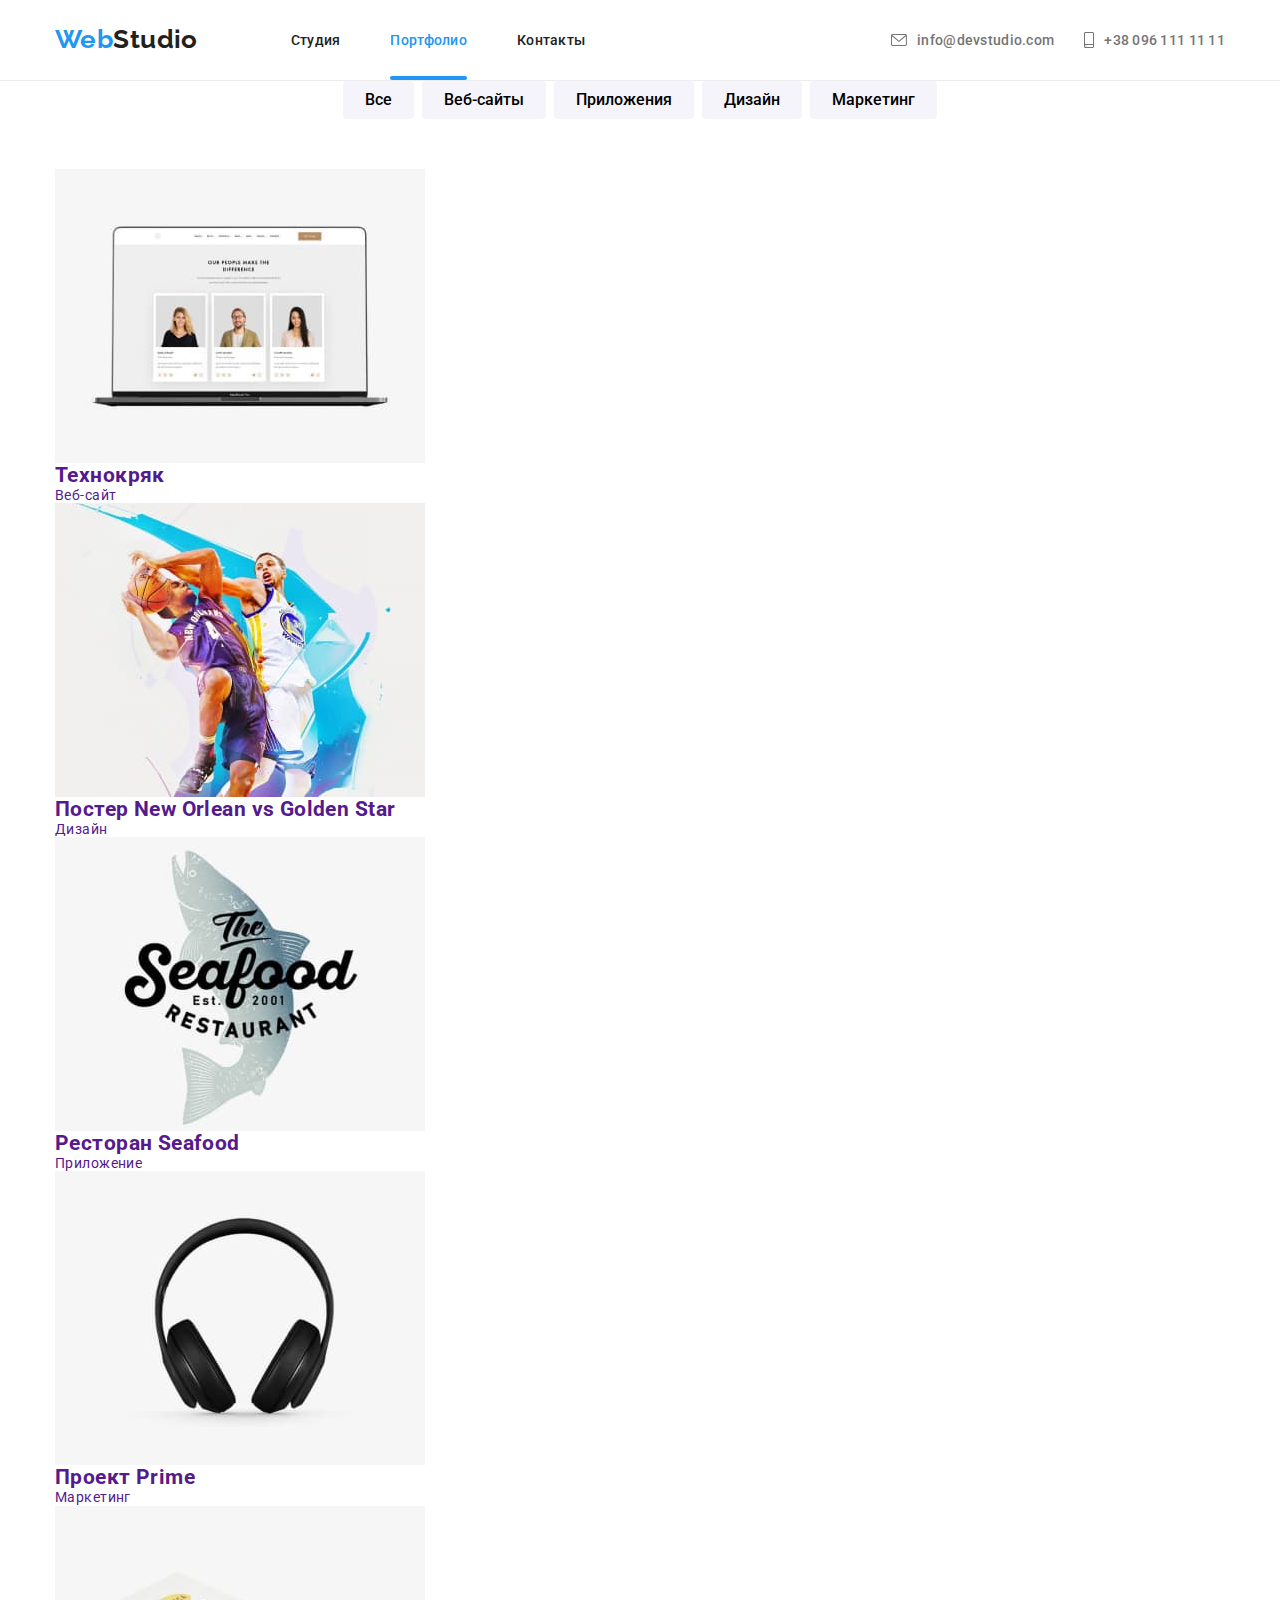
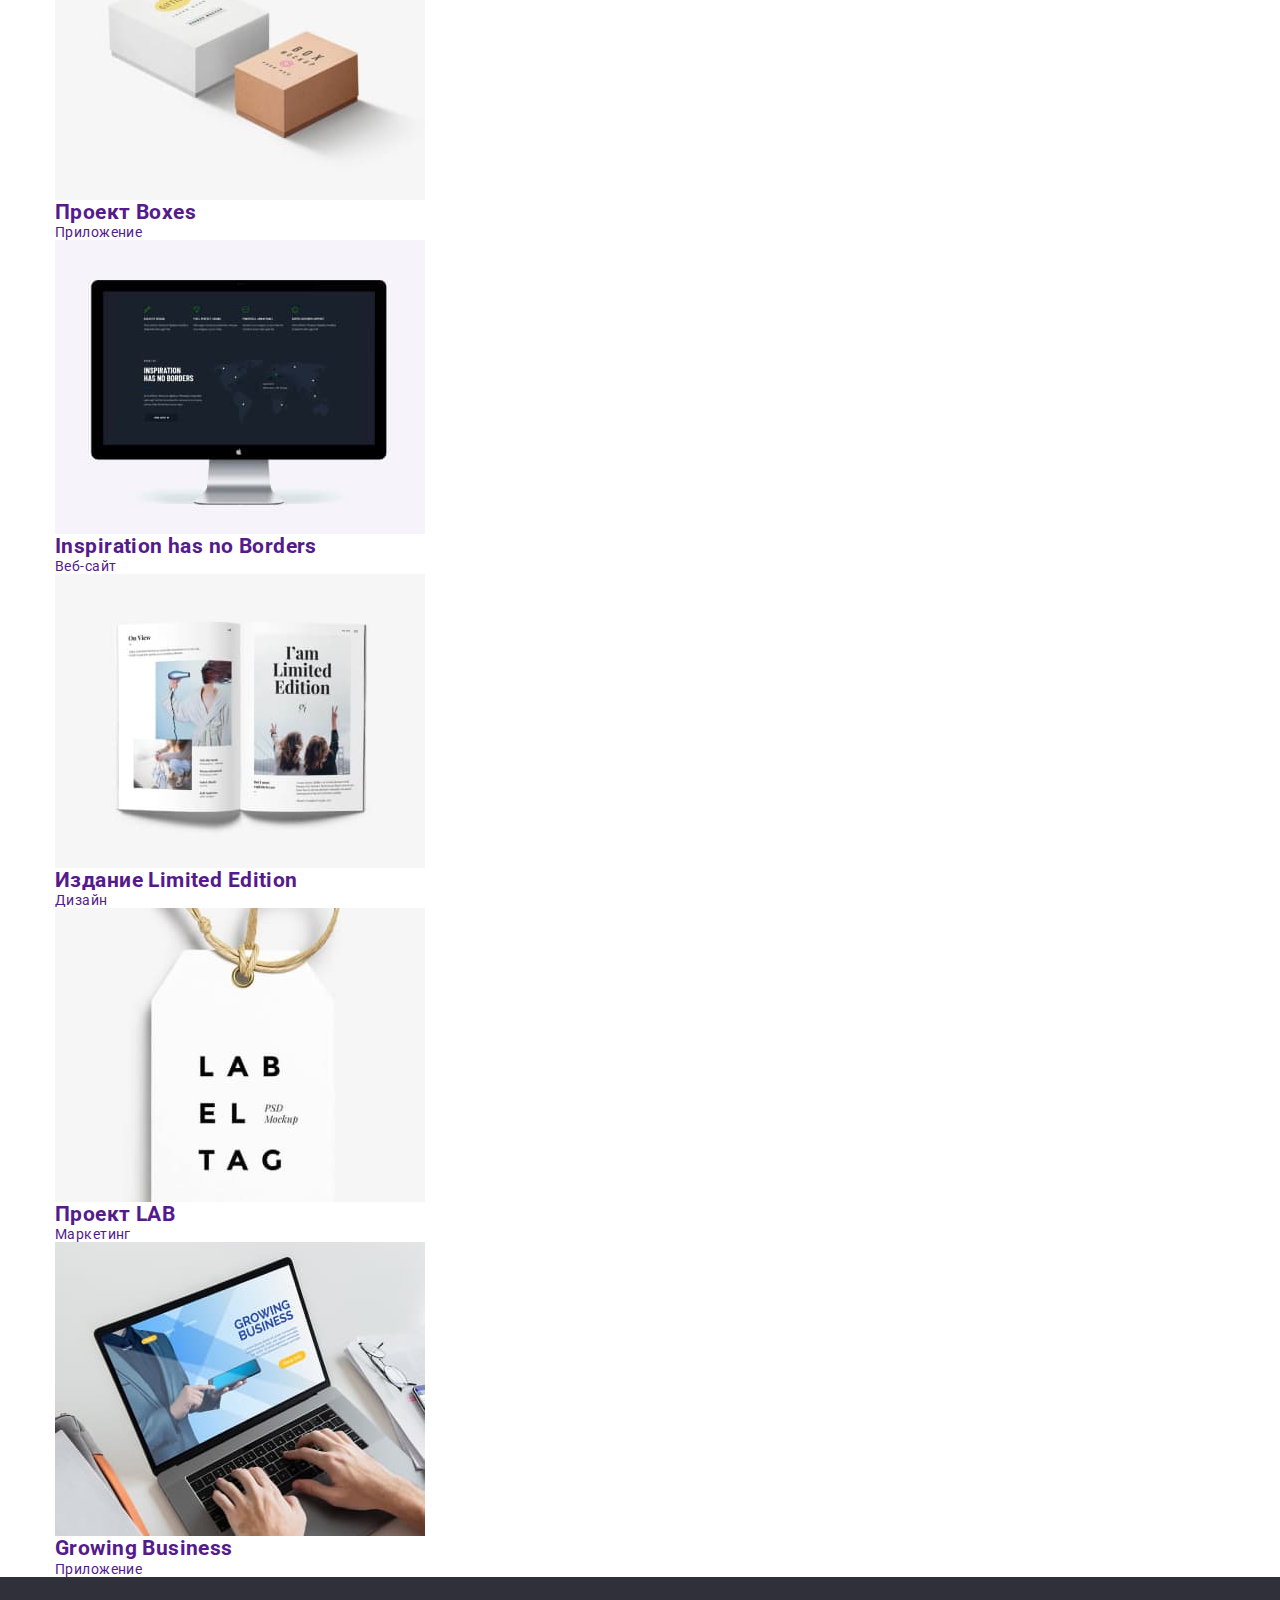
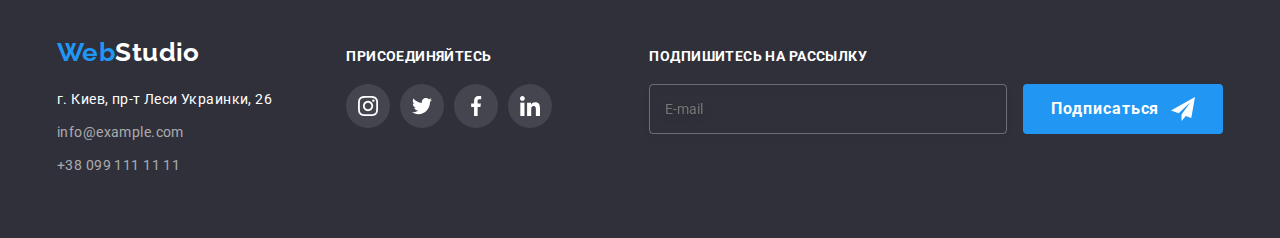
==== commit 9fa4b795: "index готов" ====
--- a/portfolio.html
+++ b/portfolio.html
@@ -13,40 +13,90 @@
 </head>
 <body>
     <!--HEADER-->
-    <!-- <header class="header">
-    <div class="header-box container">
-        <nav class="nav">
-            <a class="logo link" href="./index.html"><span class="logo_accent"> Web</span>Studio</a>
-            <ul class="menu list">
-                <li class="menu__item">
-                    <a class="menu__link link" href="./index.html">Студия</a>
+    <header class="header">
+        <div class="header-box container">
+            <nav class="nav">
+                <a class="logo link" href="./index.html"><span class="logo_accent"> Web</span>Studio</a>
+                <ul class="menu list">
+                    <li class="menu__item">
+                        <a class="menu__link link" href="./index.html">Студия</a>
+                    </li>
+                    <li class="menu__item">
+                        <a class="menu__link link active-page" href="./portfolio.html">Портфолио</a>
+                    </li>
+                    <li class="menu__item">
+                        <a class="menu__link link" href="#">Контакты</a>
+                    </li>
+                </ul>
+            </nav>
+            <ul class="contacts list">
+                <li class="contacts__item">
+                    <a class="contacts__link link" href="mailto:info@devstudio.com">
+                        <svg class="contacts__icon" width="16" height="12">
+                            <use href="./images/sprite.svg#icon-envelope"></use>
+                        </svg>
+                        info@devstudio.com</a>
                 </li>
-                <li class="menu__item">
-                    <a class="menu__link link active-page" href="./portfolio.html">Портфолио</a>
-                </li>
-                <li class="menu__item">
-                    <a class="menu__link link" href="#">Контакты</a>
+                <li class="contacts__item">
+                    <a class="contacts__link link" href="tel:+380961111111">
+                        <svg class="contacts__icon" width="10" height="16">
+                            <use href="./images/sprite.svg#icon-smartphone"></use>
+                        </svg>
+                        +38 096 111 11 11</a>
                 </li>
             </ul>
-        </nav>
-        <ul class="contacts list">
-            <li class="contacts__item">
-                <a class="contacts__link link" href="mailto:info@devstudio.com">
-                    <svg class="contacts__icon" width="16" height="12">
-                        <use href="./images/sprite.svg#icon-envelope"></use>
+            <button class="mobile-menu-button" data-menu-button type="button">
+                <svg width="40" height="40">
+                    <use href="./images/sprite.svg#icon-mobile-menu-open">
+    
+                    </use>
+                </svg>
+            </button>
+            <div class="mobile-menu" data-menu>
+                <button class="mobile-menu__close-button" data-menu-close>
+                    <svg width="40" height="40">
+                        <use href="./images/sprite.svg#icon-mobile-menu-close"></use>
                     </svg>
-                    info@devstudio.com </a>
-            </li>
-            <li class="contacts__item">
-                <a class="contacts__link link" href="tel:+380961111111">
-                    <svg class="contacts__icon" width="10" height="16">
-                        <use href="./images/sprite.svg#icon-smartphone"></use>
-                    </svg>
-                    +38 096 111 11 11</a>
-            </li>
-        </ul>
-    </div>
-    </header> -->
+                </button>
+                <ul class="mobile-menu__nav-list list">
+                    <li class="mobile-menu__nav-item">
+                        <a class="mobile-menu__nav-link link" href="./index.html">Студия</a>
+                    </li>
+                    <li class="mobile-menu__nav-item">
+                        <a class="mobile-menu__nav-link link active-page-mobile" href="./portfolio.html">Портфолио</a>
+                    </li>
+                    <li class="mobile-menu__nav-item">
+                        <a class="mobile-menu__nav-link link" href="#">Контакты</a>
+                    </li>
+                </ul>
+                <div>
+                    <ul class="mobile-menu__contacts-list list">
+                        <li class="mobile-menu__contacts-item">
+                            <a class="mobile-menu__contacts-link link" href="tel:+380961111111">+38 096 111 11 11</a>
+                        </li>
+                        <li class="mobile-menu__contacts-item">
+                            <a class="mobile-menu__contacts-link link"
+                                href="mailto:info@devstudio.com">info@devstudio.com</a>
+                        </li>
+                    </ul>
+                    <ul class="mobile-menu__social-list list">
+                        <li class="mobile-menu__social-item">
+                            <a class="mobile-menu__social-link link" href="#">Instagram</a>
+                        </li>
+                        <li class="mobile-menu__social-item">
+                            <a class="mobile-menu__social-link link" href="#">Twitter</a>
+                        </li>
+                        <li class="mobile-menu__social-item">
+                            <a class="mobile-menu__social-link link" href="#">Facebook</a>
+                        </li>
+                        <li class="mobile-menu__social-item">
+                            <a class="mobile-menu__social-link link" href="#">LinkedIn</a>
+                        </li>
+                    </ul>
+                </div>
+            </div>
+        </div>
+    </header>
     <!--MAIN CONTENT-->
     <main class="portfolio-main">
         <!-- <h1>Портфолио</h1> -->
@@ -235,5 +285,6 @@
             </div>
         </div>
     </footer>
+    <script src="./js/mobile-menu.js"></script>
 </body>
 </html>--- a/css/main.min.css
+++ b/css/main.min.css
@@ -1,2 +1,2 @@
-:root{--accent-color: #2196f3;--primary-color: #212121;--secondary-color: #757575}.visually-hidden{position:absolute !important;clip:rect(1px 1px 1px 1px);clip:rect(1px, 1px, 1px, 1px);padding:0 !important;border:0 !important;height:1px !important;width:1px !important;overflow:hidden}.list{list-style:none;padding:0;margin:0}.link{text-decoration:none}h1,h2,h3,h4,h5,h6,p{margin-top:0;margin-bottom:0}ul{margin-top:0;margin-bottom:0;padding-left:0}img{display:block}body{background-color:#fff;color:var(--primary-color);font-family:Roboto,sans-serif;font-size:14px;letter-spacing:0.03em}.container{padding-left:15px;padding-right:15px}@media screen and (min-width: 480px){.container{width:480px;margin:0 auto}}@media screen and (min-width: 768px){.container{width:768px}}@media screen and (min-width: 1200px){.container{width:1200px}}.section-title{font-size:28px;line-height:1.17;text-align:center;margin-bottom:30px}@media screen and (min-width: 1200px){.section-title{font-size:36px;margin-bottom:50px}}.secondary-title{font-size:14px;line-height:1.15;text-transform:uppercase}.logo{color:var(--primary-color);font-family:Raleway, sans-serif;font-weight:700;font-size:26px;line-height:1.2}.logo_accent{color:var(--accent-color)}.button{background-color:var(--accent-color);color:#fff;border:none;border-radius:4px;width:200px;height:50px;font-family:inherit;font-weight:700;font-size:16px;line-height:1.9;text-align:center;letter-spacing:0.06em;transition:background-color 250ms cubic-bezier(0.4, 0, 0.2, 1),box-shadow 250ms cubic-bezier(0.4, 0, 0.2, 1)}.button:hover,.button:active{background-color:#188ce8;cursor:pointer;box-shadow:0px 4px 4px rgba(0,0,0,0.15)}.social-list{display:flex;justify-content:space-between}.social-list__link{display:flex;justify-content:center;align-items:center;width:44px;height:44px;border-radius:50%;transition:background-color 250ms cubic-bezier(0.4, 0, 0.2, 1)}.social-list__link:hover,.social-list__link:focus{background-color:var(--accent-color)}.social-list__icon{fill:#afb1b8;transition:fill 250ms cubic-bezier(0.4, 0, 0.2, 1)}.social-list__link:hover .social-list__icon,.social-list__link:focus .social-list__icon{fill:#fff}.values,.projects,.team{display:flex;margin-top:-30px;margin-left:-30px}.values__item,.projects__item,.team__item{margin-top:30px;margin-left:30px}.menu__link:hover,.menu__link:focus,.contacts__link:hover,.contacts__link:focus{color:var(--accent-color)}.header-box,.nav,.menu,.contacts{display:flex;align-items:center}.header{border-bottom:1px solid #ececec;padding-top:24px;padding-bottom:25px}.menu{margin-left:93px}.menu__link{padding-top:32px;padding-bottom:32px;color:var(--primary-color);transition:color 250ms cubic-bezier(0.4, 0, 0.2, 1)}.menu__item:not(:last-child){margin-right:50px}.menu__link,.contacts__link{font-weight:500;font-size:14px;line-height:1.15;letter-spacing:0.02em}.contacts{margin-left:auto}.contacts__link{color:var(--secondary-color);display:flex;align-items:center;transition:color 250ms cubic-bezier(0.4, 0, 0.2, 1)}.contacts__icon{text-align:center;margin-right:10px;fill:currentColor}.contacts__item:first-child{margin-right:30px}.active-page{position:relative;color:var(--accent-color)}.active-page::after{content:'';position:absolute;display:block;width:100%;height:4px;left:0px;bottom:0px;background-color:var(--accent-color);border-radius:2px}.hero{background-color:#c4c4c4;padding-top:200px;padding-bottom:200px;text-align:center;max-width:1600px;height:600px;margin:0 auto;background-image:linear-gradient(rgba(47,48,58,0.4), rgba(47,48,58,0.4)),url(../images/main-img/hero.jpg);background-size:cover}.hero__title{color:#fff;margin-bottom:30px;display:block;margin-left:auto;margin-right:auto;width:696px;height:120px;font-weight:900;font-size:44px;line-height:1.36;text-align:center;letter-spacing:0.06em;text-transform:uppercase}.values-section{padding-top:94px;padding-bottom:47px}.values__item{flex-basis:calc((100% - 120px) / 4)}.values__title{margin-bottom:10px}.values__text{color:var(--secondary-color);line-height:1.7}.values__icon-box{display:flex;justify-content:center;align-items:center;width:270px;height:120px;background-color:#f5f4fa;border-radius:4px;margin-bottom:30px}.projects-section{padding-top:47px;padding-bottom:94px}.projects__item{position:relative}.projects__title{position:absolute;width:100%;height:70px;bottom:0px;left:0px;padding-top:27px;padding-bottom:27px;font-size:14px;line-height:1.15;text-transform:uppercase;color:#fff;text-align:center;background-color:rgba(47,48,58,0.8)}.team-section{background-color:#f5f4fa;padding-top:94px;padding-bottom:94px}.team__item{background-color:#fff;box-shadow:0px 1px 3px rgba(0,0,0,0.12),0px 1px 1px rgba(0,0,0,0.14),0px 2px 1px rgba(0,0,0,0.2);border-radius:0px 0px 4px 4px}.team__name-box{padding:30px 32px}.team__name{margin-bottom:10px;font-weight:500}.team__name,.team__profession{font-size:16px;line-height:1.19;text-align:center}.team__profession{color:var(--secondary-color);margin-bottom:16px}.clients-section{padding-top:60px;padding-bottom:60px}.clients{display:flex;flex-wrap:wrap;justify-content:center;margin-top:-30px;margin-left:-30px}.clients__link{display:flex;justify-content:center;align-items:center;width:210px;height:92px;border:1px solid #afb1b8;border-radius:4px;transition:border 250ms cubic-bezier(0.4, 0, 0.2, 1)}.clients__link:hover,.clients__link:focus{border:1px solid var(--accent-color)}.clients__icon{fill:#afb1b8;transition:fill 250ms cubic-bezier(0.4, 0, 0.2, 1)}.clients__link:hover .clients__icon,.clients__link:focus .clients__icon{fill:var(--accent-color)}.clients__item{margin-top:30px;margin-left:30px}@media screen and (min-width: 768px){.clients__link{width:226px}}@media screen and (min-width: 1200px){.clients-section{padding-top:94px;padding-bottom:94px}.clients{margin-top:0;margin-left:0}.clients__link{width:170px}.clients__item{margin-top:0;margin-left:0}.clients__item:not(:last-child){margin-right:30px}}.footer-box{text-align:center}.footer{background-color:#2f303a;padding-top:60px;padding-bottom:60px}.footer__logo{color:#fff}.footer__address{margin-top:20px}.footer__mail,.footer__tel{display:block;margin-top:9px;color:rgba(255,255,255,0.6);font-style:normal;line-height:1.71}.footer__real-address{color:#fff;font-style:normal;line-height:1.71}.footer__contacts{margin-bottom:60px}.footer__join{margin-bottom:60px}.footer__title{color:#fff;margin-bottom:20px}.footer__social-list{margin:0 auto;display:flex;width:206px;justify-content:space-between}.footer__social-link{background-color:rgba(255,255,255,0.1)}.footer__social-icon{fill:#fff}.subscribe__field{width:100%;height:50px;padding:15px;margin-bottom:20px;background-color:transparent;color:#fff;border:1px solid rgba(255,255,255,0.3);border-radius:4px;filter:drop-shadow(0px 4px 4px rgba(0,0,0,0.15));transition:border 250ms cubic-bezier(0.4, 0, 0.2, 1)}.subscribe__field:focus{outline:none;border:1px solid var(--accent-color)}.subscribe__field:focus::placeholder{font-size:16px;line-height:1.25;letter-spacing:0.03em;color:rgba(255,255,255,0.6)}.subscribe__button{margin:0 auto;display:flex;align-items:center;text-align:center;justify-content:space-between;padding:10px 28px}.subscribe__button::after{content:'';display:inline-block;width:24px;height:24px;background-image:url(../images/svg/subscribe-submit.svg)}@media screen and (min-width: 480px){.subscribe__field{width:450px}}@media screen and (min-width: 768px){.footer-box{display:flex;align-items:baseline;flex-wrap:wrap;justify-content:space-around}}@media screen and (min-width: 1200px){.footer-box{text-align:start;flex-wrap:nowrap}.footer__contacts{margin-bottom:0}.footer__join{margin-left:70px;margin-bottom:0}.subscribe{margin-left:93px}.subscribe__field{width:358px;margin-right:12px}.subscribe__button{display:inline-flex}}.backdrop{position:fixed;top:0px;left:0px;z-index:100;width:100%;height:100%;background-color:rgba(0,0,0,0.2)}.is-hidden{opacity:0;visibility:hidden;pointer-events:none}.modal-window{position:absolute;top:50%;left:50%;transform:translate(-50%, -50%) scale(1);width:528px;height:581px;padding:40px;background-color:#fff;box-shadow:0px 1px 3px rgba(0,0,0,0.12),0px 1px 1px rgba(0,0,0,0.14),0px 2px 1px rgba(0,0,0,0.2);border-radius:4px;transition:opacity 250ms cubic-bezier(0.4, 0, 0.2, 1),transform 250ms cubic-bezier(0.4, 0, 0.2, 1)}.backdrop.is-hidden .modal-window{opacity:0;transform:translate(-50%, -50%) scale(0)}.close-button{position:absolute;top:8px;right:8px;display:flex;justify-content:center;align-items:center;width:30px;height:30px;padding:0px;background-color:#fff;border:1px solid rgba(0,0,0,0.1);border-radius:50%;box-sizing:border-box;cursor:pointer;transition:fill 250ms cubic-bezier(0.4, 0, 0.2, 1)}.close-button:hover,.close-button:focus{fill:var(--accent-color)}.modal{display:flex;flex-direction:column}.modal__title{font-weight:700;font-size:20px;line-height:1.15;text-align:center;margin-bottom:12px}.modal__field{margin-bottom:10px;font-size:12px;line-height:1.16;letter-spacing:0.01em;color:#757575}.modal__input-wrapper{position:relative;display:block;margin-top:4px}.modal__input{width:100%;height:40px;border:1px solid rgba(33,33,33,0.2);border-radius:4px;padding-left:42px;transition:border 250ms cubic-bezier(0.4, 0, 0.2, 1)}.modal__input:focus,.modal__message:focus{outline:none;border:1px solid var(--accent-color);border-radius:4px}.modal__icon{position:absolute;top:50%;left:12px;transform:translateY(-50%);display:block;transition:fill 250ms cubic-bezier(0.4, 0, 0.2, 1)}.modal__input:focus+.modal__icon{fill:var(--accent-color)}.modal__field:last-of-type{margin-bottom:20px}.modal__message{width:100%;height:120px;resize:none;border:1px solid rgba(33,33,33,0.2);border-radius:4px;padding:12px 16px;margin-top:4px;transition:border 250ms cubic-bezier(0.4, 0, 0.2, 1)}.modal__message::placeholder{font-size:14px;letter-spacing:0.01em;color:rgba(117,117,117,0.5)}.checkbox{text-align:center}.checkbox__link{color:var(--accent-color);transition:outline 250ms cubic-bezier(0.4, 0, 0.2, 1)}.checkbox__link:focus{outline-color:var(--accent-color)}.checkbox__policy{line-height:1.7;color:#757575}.checkbox__policy::before{content:'';display:inline-block;vertical-align:middle;cursor:pointer;width:16px;height:15px;background-image:url(../images/svg/empty-check.svg);margin-right:9px;transition:box-shadow 250ms cubic-bezier(0.4, 0, 0.2, 1),background-image 250ms cubic-bezier(0.4, 0, 0.2, 1)}.checkbox__imput:checked+.checkbox__policy::before{background-image:url(..//images/svg/check.svg)}.checkbox__imput:focus+.checkbox__policy::before{box-shadow:0 0 2px 1px var(--accent-color)}.modal__button{align-self:center;padding:10px 55px;margin-top:30px}.filter{display:flex;justify-content:center;margin-bottom:50px}.filter__item:not(:last-child){margin-right:8px}.filter__button{background-color:#f5f4fa;font-family:inherit;font-weight:500;font-size:16px;line-height:1.6;padding:6px 22px;border-radius:4px;border:none;transition:color 250ms cubic-bezier(0.4, 0, 0.2, 1),background-color 250ms cubic-bezier(0.4, 0, 0.2, 1),box-shadow 250ms cubic-bezier(0.4, 0, 0.2, 1)}.filter__button:hover,.filter__button:focus{background-color:var(--accent-color);color:#fff;cursor:pointer;box-shadow:0px 3px 1px rgba(0,0,0,0.1),0px 1px 2px rgba(0,0,0,0.08),0px 2px 2px rgba(0,0,0,0.12)}.overlay{position:relative;overflow:hidden}.overlay__text{position:absolute;top:0px;left:0px;transform:translateY(100%);overflow:auto;width:100%;height:100%;padding:63px 24px;font-size:18px;line-height:1.55;color:#fff;background-color:rgba(33,150,243,0.9);transition:transform 250ms cubic-bezier(0.4, 0, 0.2, 1)}.gallery__link:hover .overlay__text,.gallery__link:focus .overlay__text{transform:translateY(0%)}
+:root{--accent-color: #2196f3;--primary-color: #212121;--secondary-color: #757575}.visually-hidden{position:absolute !important;clip:rect(1px 1px 1px 1px);clip:rect(1px, 1px, 1px, 1px);padding:0 !important;border:0 !important;height:1px !important;width:1px !important;overflow:hidden}.list{list-style:none;padding:0;margin:0}.link{text-decoration:none}h1,h2,h3,h4,h5,h6,p{margin-top:0;margin-bottom:0}ul{margin-top:0;margin-bottom:0;padding-left:0}img{display:block;max-width:100%}body{background-color:#fff;color:var(--primary-color);font-family:Roboto,sans-serif;font-size:14px;letter-spacing:0.03em}.container{padding-left:15px;padding-right:15px}@media screen and (min-width: 480px){.container{width:480px;margin:0 auto}}@media screen and (min-width: 768px){.container{width:768px}}@media screen and (min-width: 1200px){.container{width:1200px}}.section-title{font-size:28px;line-height:1.17;text-align:center;margin-bottom:30px}@media screen and (min-width: 1200px){.section-title{font-size:36px;margin-bottom:50px}}.secondary-title{font-size:14px;line-height:1.15;text-transform:uppercase}.logo{color:var(--primary-color);font-family:Raleway, sans-serif;font-weight:700;font-size:26px;line-height:1.2}.logo_accent{color:var(--accent-color)}.button{background-color:var(--accent-color);color:#fff;border:none;border-radius:4px;width:200px;height:50px;font-family:inherit;font-weight:700;font-size:16px;line-height:1.9;text-align:center;letter-spacing:0.06em;transition:background-color 250ms cubic-bezier(0.4, 0, 0.2, 1),box-shadow 250ms cubic-bezier(0.4, 0, 0.2, 1)}.button:hover,.button:active{background-color:#188ce8;cursor:pointer;box-shadow:0px 4px 4px rgba(0,0,0,0.15)}.social-list{display:flex;justify-content:space-between;width:206px;margin:0 auto}.social-list__link{display:flex;justify-content:center;align-items:center;width:44px;height:44px;border-radius:50%;transition:background-color 250ms cubic-bezier(0.4, 0, 0.2, 1)}.social-list__link:hover,.social-list__link:focus{background-color:var(--accent-color)}.social-list__icon{fill:#afb1b8;transition:fill 250ms cubic-bezier(0.4, 0, 0.2, 1)}.social-list__link:hover .social-list__icon,.social-list__link:focus .social-list__icon{fill:#fff}@media screen and (min-width: 768px){.values,.projects,.team{display:flex;flex-wrap:wrap;margin-top:-30px;margin-left:-30px}.values__item,.projects__item,.team__item{margin-top:30px;margin-left:30px}}.header{border-bottom:1px solid #ececec}@media screen and (max-width: 767px){.contacts,.menu{display:none}.header-box{display:flex;align-items:center;justify-content:space-between;height:60px}.mobile-menu-button{display:block;padding:0;width:40px;height:40px;border:none;background-color:transparent;transition:fill 250ms cubic-bezier(0.4, 0, 0.2, 1)}.mobile-menu-button:hover,.mobile-menu-button:focus{cursor:pointer;fill:var(--accent-color)}.mobile-menu__nav-link.active-page-mobile{color:var(--accent-color)}}@media screen and (min-width: 768px){.mobile-menu,.mobile-menu-button{display:none}.header-box{height:80px;justify-content:space-between}.header-box,.nav{display:flex;align-items:center;color:var(--accent-color)}.menu{display:flex;align-items:center;margin-left:88px}.menu__link{padding-top:32px;padding-bottom:32px;font-size:14px;line-height:1.15;color:var(--primary-color);transition:color 250ms cubic-bezier(0.4, 0, 0.2, 1)}.menu__link:hover,.menu__link:focus{color:var(--accent-color)}.menu__item:not(:last-child){margin-right:50px}.menu__link,.contacts__link{font-weight:500;letter-spacing:0.02em}.contacts__link{display:flex;align-items:center;font-size:12px;line-height:1.16;color:var(--secondary-color);transition:color 250ms cubic-bezier(0.4, 0, 0.2, 1)}.contacts__link:hover,.contacts__link:focus{color:var(--accent-color)}.contacts__icon{margin-right:10px;fill:currentColor}.contacts__item:first-child{margin-bottom:10px}.menu__link.active-page{position:relative;color:var(--accent-color)}.menu__link.active-page::after{content:'';position:absolute;display:block;width:100%;height:4px;left:0px;bottom:0px;background-color:var(--accent-color);border-radius:2px}}@media screen and (min-width: 1200px){.menu{margin-left:93px}.contacts__item:first-child{margin-bottom:0}.contacts__link{font-size:14px;line-height:1.15}.contacts{display:flex;align-items:center;margin-left:auto}.contacts__item:first-child{margin-right:30px}}.mobile-menu.is-open{opacity:1;visibility:visible;pointer-events:auto}.mobile-menu{opacity:0;visibility:hidden;pointer-events:none;position:fixed;overflow:auto;z-index:100;display:flex;flex-direction:column;justify-content:space-between;top:0;left:0;width:100vw;height:100vh;padding:48px 40px;background-color:#fff}.mobile-menu__close-button{position:absolute;top:10px;right:15px;padding:0;width:40px;height:40px;border:none;background-color:transparent;transition:fill 250ms cubic-bezier(0.4, 0, 0.2, 1)}.mobile-menu__close-button:hover,.mobile-menu__close-button:focus{cursor:pointer;fill:var(--accent-color)}.mobile-menu__nav-link{color:var(--primary-color);font-weight:500;font-size:40px;line-height:1.17;letter-spacing:0.02em;transition:color 250ms cubic-bezier(0.4, 0, 0.2, 1)}.mobile-menu__nav-link:hover,.mobile-menu__nav-link:focus{color:var(--accent-color)}.mobile-menu__nav-item:not(:last-child),.mobile-menu__contacts-item:first-child{margin-bottom:32px}.mobile-menu__contacts-item:last-child{margin-bottom:64px}.mobile-menu__contacts-item:first-child .mobile-menu__contacts-link{font-weight:500;font-size:34px;line-height:40px;letter-spacing:0.02em;color:var(--accent-color);transition:color 250ms cubic-bezier(0.4, 0, 0.2, 1)}.mobile-menu__contacts-item:last-child .mobile-menu__contacts-link{font-weight:500;font-size:24px;line-height:28px;letter-spacing:0.02em;color:var(--secondary-color)}.mobile-menu__social-list{display:flex;flex-wrap:wrap}.mobile-menu__social-item:not(:last-child) .mobile-menu__social-link::after{content:'';display:inline-block;vertical-align:middle;width:1px;height:22px;margin-left:10px;margin-right:10px;background-color:rgba(33,33,33,0.2)}.mobile-menu__social-link{font-weight:500;font-size:18px;line-height:1.22;letter-spacing:0.02em;color:var(--accent-color);transition:color 250ms cubic-bezier(0.4, 0, 0.2, 1)}.mobile-menu__social-link:hover,.mobile-menu__social-link:focus{color:#188ce8}.hero{padding-top:118px;padding-bottom:118px;background-color:#c4c4c4;text-align:center;margin:0 auto;width:100%;height:400px;background-image:linear-gradient(rgba(47,48,58,0.4), rgba(47,48,58,0.4)),url(../images/main-img/mobile-hero.jpg);background-size:cover;background-position:center}.hero__title{color:#fff;display:block;margin-bottom:30px;margin-left:auto;margin-right:auto;font-weight:900;font-size:26px;line-height:1.6;text-align:center;letter-spacing:0.06em;text-transform:uppercase}@media screen and (min-width: 387px){.hero__title{width:360px;height:84px}}@media screen and (min-width: 768px){.hero{background-image:linear-gradient(rgba(47,48,58,0.4), rgba(47,48,58,0.4)),url(../images/main-img/tablet-hero.jpg)}}@media screen and (min-width: 1200px){.hero{padding-top:200px;padding-bottom:200px;max-width:1600px;height:600px;background-image:linear-gradient(rgba(47,48,58,0.4), rgba(47,48,58,0.4)),url(../images/main-img/desktop-hero.jpg)}.hero__title{width:696px;height:120px;font-size:44px;line-height:1.36}}.values-section{padding-top:60px;padding-bottom:60px}.values__item{flex-basis:calc((100% - 120px) / 4)}.values__title{margin-bottom:10px;text-align:center}.values__text{color:var(--secondary-color);line-height:1.7}.values__icon-box{display:flex;flex-wrap:wrap;justify-content:center;align-items:center;width:100%;height:120px;background-color:#f5f4fa;border-radius:4px;margin-bottom:30px}@media screen and (max-width: 767px){.values__item:not(:last-child){margin-bottom:30px}}@media screen and (min-width: 768px){.values__icon-box{width:354px}.values__title{text-align:start}}@media screen and (min-width: 1200px){.values-section{padding-top:94px;padding-bottom:47px}.values__icon-box{width:270px}}@media screen and (max-width: 1199px){.projects-section{display:none}}.projects-section{padding-top:47px;padding-bottom:94px}.projects__item{position:relative}.projects__title{position:absolute;width:100%;height:70px;bottom:0px;left:0px;padding-top:27px;padding-bottom:27px;font-size:14px;line-height:1.15;text-transform:uppercase;color:#fff;text-align:center;background-color:rgba(47,48,58,0.8)}.team-section{background-color:#f5f4fa;padding-top:60px;padding-bottom:60px}.team__item{background-color:#fff;box-shadow:0px 1px 3px rgba(0,0,0,0.12),0px 1px 1px rgba(0,0,0,0.14),0px 2px 1px rgba(0,0,0,0.2);border-radius:0px 0px 4px 4px}.team__name,.team__profession{font-size:16px;line-height:1.19;text-align:center}.team__name{margin-bottom:10px;font-weight:500}.team__profession{color:var(--secondary-color);margin-bottom:16px}.team__name-box{padding-top:30px;padding-bottom:24px}@media screen and (max-width: 767px){.team__item:not(:last-child){margin-bottom:30px}}@media screen and (min-width: 1200px){.team-section{padding-top:94px;padding-bottom:94px}.team__name-box{padding:30px 32px}}.clients-section{padding-top:60px;padding-bottom:60px}.clients{display:flex;flex-wrap:wrap;justify-content:center;margin-top:-30px;margin-left:-30px}.clients__link{display:flex;justify-content:center;align-items:center;width:210px;height:92px;border:1px solid #afb1b8;border-radius:4px;transition:border 250ms cubic-bezier(0.4, 0, 0.2, 1)}.clients__link:hover,.clients__link:focus{border:1px solid var(--accent-color)}.clients__icon{fill:#afb1b8;transition:fill 250ms cubic-bezier(0.4, 0, 0.2, 1)}.clients__link:hover .clients__icon,.clients__link:focus .clients__icon{fill:var(--accent-color)}.clients__item{margin-top:30px;margin-left:30px}@media screen and (min-width: 768px){.clients__link{width:226px}}@media screen and (min-width: 1200px){.clients-section{padding-top:94px;padding-bottom:94px}.clients{margin-top:0;margin-left:0}.clients__link{width:170px}.clients__item{margin-top:0;margin-left:0}.clients__item:not(:last-child){margin-right:30px}}.footer-box{text-align:center}.footer{background-color:#2f303a;padding-top:60px;padding-bottom:60px}.footer__logo{color:#fff}.footer__address{margin-top:20px}.footer__mail,.footer__tel{display:block;margin-top:9px;color:rgba(255,255,255,0.6);font-style:normal;line-height:1.71}.footer__real-address{color:#fff;font-style:normal;line-height:1.71}.footer__contacts{margin-bottom:60px}.footer__join{margin-bottom:60px}.footer__title{color:#fff;margin-bottom:20px}.footer__social-list{margin:0 auto;display:flex;width:206px;justify-content:space-between}.footer__social-link{background-color:rgba(255,255,255,0.1)}.footer__social-icon{fill:#fff}.subscribe__field{width:100%;height:50px;padding:15px;margin-bottom:20px;background-color:transparent;color:#fff;border:1px solid rgba(255,255,255,0.3);border-radius:4px;filter:drop-shadow(0px 4px 4px rgba(0,0,0,0.15));transition:border 250ms cubic-bezier(0.4, 0, 0.2, 1)}.subscribe__field:focus{outline:none;border:1px solid var(--accent-color)}.subscribe__field:focus::placeholder{font-size:16px;line-height:1.25;letter-spacing:0.03em;color:rgba(255,255,255,0.6)}.subscribe__button{margin:0 auto;display:flex;align-items:center;text-align:center;justify-content:space-between;padding:10px 28px}.subscribe__button::after{content:'';display:inline-block;width:24px;height:24px;background-image:url(../images/svg/subscribe-submit.svg)}@media screen and (min-width: 480px){.subscribe__field{width:450px}}@media screen and (min-width: 768px){.footer-box{display:flex;align-items:baseline;flex-wrap:wrap;justify-content:space-around}}@media screen and (min-width: 1200px){.footer-box{text-align:start;flex-wrap:nowrap}.footer__contacts{margin-bottom:0}.footer__join{margin-left:70px;margin-bottom:0}.subscribe{margin-left:93px}.subscribe__field{width:358px;margin-right:12px}.subscribe__button{display:inline-flex}}.backdrop{position:fixed;top:0px;left:0px;z-index:100;width:100%;height:100%;background-color:rgba(0,0,0,0.2)}.is-hidden{opacity:0;visibility:hidden;pointer-events:none}.modal-window{position:absolute;top:50%;left:50%;transform:translate(-50%, -50%) scale(1);padding:40px;background-color:#fff;box-shadow:0px 1px 3px rgba(0,0,0,0.12),0px 1px 1px rgba(0,0,0,0.14),0px 2px 1px rgba(0,0,0,0.2);border-radius:4px;transition:opacity 250ms cubic-bezier(0.4, 0, 0.2, 1),transform 250ms cubic-bezier(0.4, 0, 0.2, 1)}.backdrop.is-hidden .modal-window{opacity:0;transform:translate(-50%, -50%) scale(0)}.close-button{position:absolute;top:8px;right:8px;display:flex;justify-content:center;align-items:center;width:30px;height:30px;padding:0px;background-color:#fff;border:1px solid rgba(0,0,0,0.1);border-radius:50%;box-sizing:border-box;cursor:pointer;transition:fill 250ms cubic-bezier(0.4, 0, 0.2, 1)}.close-button:hover,.close-button:focus{fill:var(--accent-color)}@media screen and (min-width: 480px){.modal-window{width:450px;height:609px}}@media screen and (min-width: 1200px){.modal-window{width:528px;height:581px}}.modal{display:flex;flex-direction:column}.modal__title{font-weight:700;font-size:20px;line-height:1.15;text-align:center;margin-bottom:12px}.modal__field{margin-bottom:10px;font-size:12px;line-height:1.16;letter-spacing:0.01em;color:#757575}.modal__input-wrapper{position:relative;display:block;margin-top:4px}.modal__input{width:100%;height:40px;border:1px solid rgba(33,33,33,0.2);border-radius:4px;padding-left:42px;transition:border 250ms cubic-bezier(0.4, 0, 0.2, 1)}.modal__input:focus,.modal__message:focus{outline:none;border:1px solid var(--accent-color);border-radius:4px}.modal__icon{position:absolute;top:50%;left:12px;transform:translateY(-50%);display:block;transition:fill 250ms cubic-bezier(0.4, 0, 0.2, 1)}.modal__input:focus+.modal__icon{fill:var(--accent-color)}.modal__field:last-of-type{margin-bottom:20px}.modal__message{width:100%;height:120px;resize:none;border:1px solid rgba(33,33,33,0.2);border-radius:4px;padding:12px 16px;margin-top:4px;transition:border 250ms cubic-bezier(0.4, 0, 0.2, 1)}.modal__message::placeholder{font-size:14px;letter-spacing:0.01em;color:rgba(117,117,117,0.5)}.checkbox{text-align:center}.checkbox__link{color:var(--accent-color);transition:outline 250ms cubic-bezier(0.4, 0, 0.2, 1)}.checkbox__link:focus{outline-color:var(--accent-color)}.checkbox__policy{line-height:1.7;color:#757575}.checkbox__policy::before{content:'';display:inline-block;vertical-align:middle;cursor:pointer;width:16px;height:15px;background-image:url(../images/svg/empty-check.svg);margin-right:9px;transition:box-shadow 250ms cubic-bezier(0.4, 0, 0.2, 1),background-image 250ms cubic-bezier(0.4, 0, 0.2, 1)}.checkbox__imput:checked+.checkbox__policy::before{background-image:url(..//images/svg/check.svg)}.checkbox__imput:focus+.checkbox__policy::before{box-shadow:0 0 2px 1px var(--accent-color)}.modal__button{align-self:center;padding:10px 55px;margin-top:30px}@media screen and (max-width: 1199px){.checkbox__policy{font-size:12px;line-height:1.16}.checkbox__policy::before{margin-right:8px}}.filter{display:flex;justify-content:center;margin-bottom:50px}.filter__item:not(:last-child){margin-right:8px}.filter__button{background-color:#f5f4fa;font-family:inherit;font-weight:500;font-size:16px;line-height:1.6;padding:6px 22px;border-radius:4px;border:none;transition:color 250ms cubic-bezier(0.4, 0, 0.2, 1),background-color 250ms cubic-bezier(0.4, 0, 0.2, 1),box-shadow 250ms cubic-bezier(0.4, 0, 0.2, 1)}.filter__button:hover,.filter__button:focus{background-color:var(--accent-color);color:#fff;cursor:pointer;box-shadow:0px 3px 1px rgba(0,0,0,0.1),0px 1px 2px rgba(0,0,0,0.08),0px 2px 2px rgba(0,0,0,0.12)}.overlay{position:relative;overflow:hidden}.overlay__text{position:absolute;top:0px;left:0px;transform:translateY(100%);overflow:auto;width:100%;height:100%;padding:63px 24px;font-size:18px;line-height:1.55;color:#fff;background-color:rgba(33,150,243,0.9);transition:transform 250ms cubic-bezier(0.4, 0, 0.2, 1)}.gallery__link:hover .overlay__text,.gallery__link:focus .overlay__text{transform:translateY(0%)}
 /*# sourceMappingURL=main.min.css.map */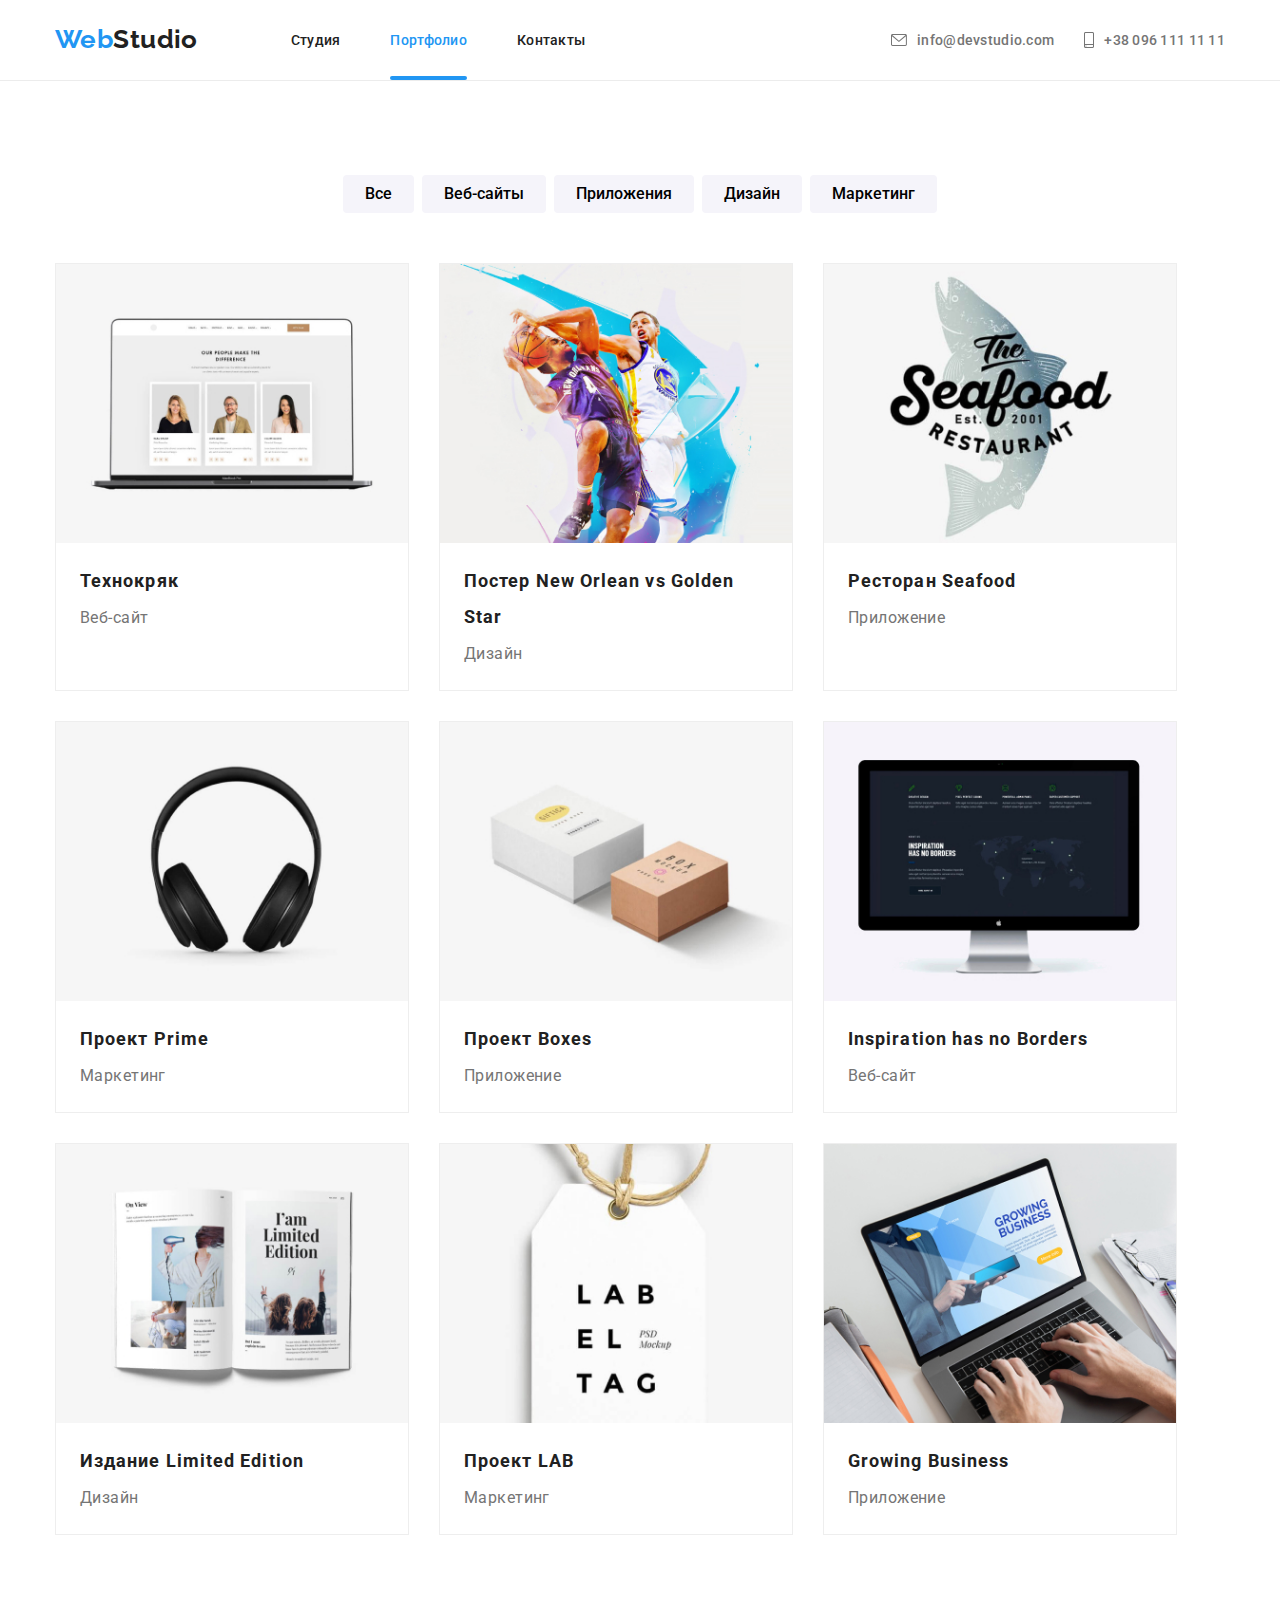
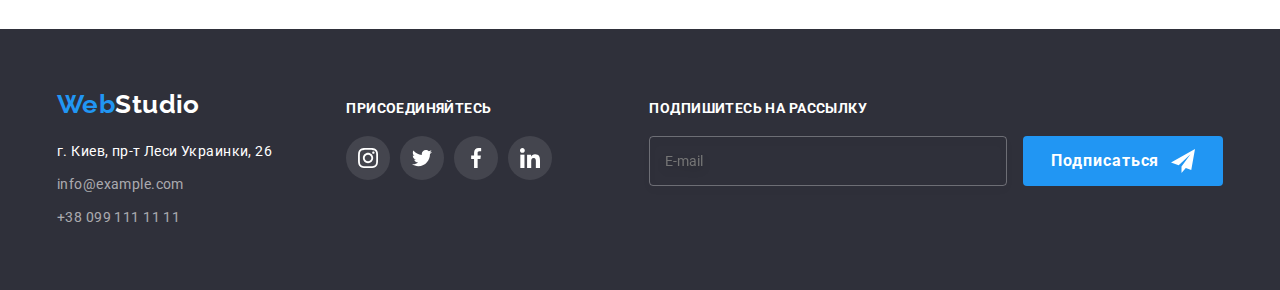
==== commit 62ee7f05: "done" ====
--- a/portfolio.html
+++ b/portfolio.html
@@ -122,7 +122,18 @@
                     <li class="gallery__item"> 
                         <a class="gallery__link link" href="">
                             <div class="overlay">
-                                <img src="./images/portfolio-img/gallery-img-1.jpg" alt="Ноутбук" width="370" height="294">
+                                <picture class="gallery__picture">
+                                    <source srcset="./images/portfolio-img/desktop-gallery-img-1.jpg 1x, ./images/portfolio-img/desktop-gallery-img-1@2x.jpg 2x"
+                                        media="(min-width: 1200px)">
+                                    <source srcset="./images/portfolio-img/tablet-gallery-img-1.jpg 1x, ./images/portfolio-img/tablet-gallery-img-1@2x.jpg 2x"
+                                        media="(min-width: 768px)">
+
+                                    <source srcset="./images/portfolio-img/mobile-gallery-img-1.jpg 1x, ./images/portfolio-img/mobile-gallery-img-1@2x.jpg 2x"
+                                        media="(max-width: 767px)">
+
+                                    <img src="./images/portfolio-img/mobile-gallery-img-1.jpg" alt="Ноутбук">
+                                </picture>
+                                
                                 <p class="overlay__text">Технокряк это современная площадка распространения коронавируса. Компании используют эту платформу для цифрового шпионажа и атак на защищённые сервера конкурентов.</p>
                             </div>
                             <div class="gallery__item-box">
@@ -134,7 +145,19 @@
                     <li  class="gallery__item">
                         <a class="gallery__link link" href="">
                             <div class="overlay">
-                                <img src="./images/portfolio-img/gallery-img-2.jpg" alt="Игра в баскетбол" width="370" height="294">
+                                <picture class="gallery__picture">
+                                    <source
+                                        srcset="./images/portfolio-img/desktop-gallery-img-2.jpg 1x, ./images/portfolio-img/desktop-gallery-img-2@2x.jpg 2x"
+                                        media="(min-width: 1200px)">
+                                    <source
+                                        srcset="./images/portfolio-img/tablet-gallery-img-2.jpg 1x, ./images/portfolio-img/tablet-gallery-img-2@2x.jpg 2x"
+                                        media="(min-width: 768px)">
+                                    <source
+                                        srcset="./images/portfolio-img/mobile-gallery-img-2.jpg 1x, ./images/portfolio-img/mobile-gallery-img-2@2x.jpg 2x"
+                                        media="(max-width: 767px)">
+                                
+                                    <img src="./images/portfolio-img/mobile-gallery-img-2.jpg"  alt="Игра в баскетбол">
+                                </picture>
                                 <p class="overlay__text">Технокряк это современная площадка распространения коронавируса. Компании используют эту платформу для цифрового шпионажа и атак на защищённые сервера конкурентов.</p>
                             </div>
                             <div class="gallery__item-box">
@@ -146,7 +169,19 @@
                     <li  class="gallery__item">
                         <a class="gallery__link link " href="">
                             <div class="overlay">
-                                <img src="./images/portfolio-img/gallery-img-3.jpg" alt="Логотип ресторана" width="370" height="294">
+                                <picture class="gallery__picture">
+                                    <source
+                                        srcset="./images/portfolio-img/desktop-gallery-img-3.jpg 1x, ./images/portfolio-img/desktop-gallery-img-3@2x.jpg 2x"
+                                        media="(min-width: 1200px)">
+                                    <source
+                                        srcset="./images/portfolio-img/tablet-gallery-img-3.jpg 1x, ./images/portfolio-img/tablet-gallery-img-3@2x.jpg 2x"
+                                        media="(min-width: 768px)">
+                                    <source
+                                        srcset="./images/portfolio-img/mobile-gallery-img-3.jpg 1x, ./images/portfolio-img/mobile-gallery-img-3@2x.jpg 2x"
+                                        media="(max-width: 767px)">
+                                
+                                    <img src="./images/portfolio-img/mobile-gallery-img-3.jpg" alt="Логотип ресторана">
+                                </picture>
                                 <p class="overlay__text">Технокряк это современная площадка распространения коронавируса. Компании используют эту платформу для цифрового шпионажа и атак на защищённые сервера конкурентов.</p>
                             </div>
                             <div class="gallery__item-box">
@@ -158,7 +193,19 @@
                     <li  class="gallery__item">
                         <a class="gallery__link link" href="">
                             <div class="overlay">
-                                <img src="./images/portfolio-img/gallery-img-4.jpg" alt="Наушники" width="370" height="294">
+                                <picture class="gallery__picture">
+                                    <source
+                                        srcset="./images/portfolio-img/desktop-gallery-img-4.jpg 1x, ./images/portfolio-img/desktop-gallery-img-4@2x.jpg 2x"
+                                        media="(min-width: 1200px)">
+                                    <source
+                                        srcset="./images/portfolio-img/tablet-gallery-img-4.jpg 1x, ./images/portfolio-img/tablet-gallery-img-4@2x.jpg 2x"
+                                        media="(min-width: 768px)">
+                                    <source
+                                        srcset="./images/portfolio-img/mobile-gallery-img-4.jpg 1x, ./images/portfolio-img/mobile-gallery-img-4@2x.jpg 2x"
+                                        media="(max-width: 767px)">
+                                
+                                    <img src="./images/portfolio-img/mobile-gallery-img-4.jpg" alt="Наушники">
+                                </picture>
                                 <p class="overlay__text">Технокряк это современная площадка распространения коронавируса. Компании используют эту платформу для цифрового шпионажа и атак на защищённые сервера конкурентов.</p>
                             </div>
                             <div class="gallery__item-box">
@@ -170,7 +217,20 @@
                     <li  class="gallery__item">
                         <a class="gallery__link link" href="">
                             <div class="overlay">
-                                <img src="./images/portfolio-img/gallery-img-5.jpg" alt="Коробки" width="370" height="294">
+                                <picture class="gallery__picture">
+                                    <source
+                                        srcset="./images/portfolio-img/desktop-gallery-img-5.jpg 1x, ./images/portfolio-img/desktop-gallery-img-5@2x.jpg 2x"
+                                        media="(min-width: 1200px)">
+                                    <source
+                                        srcset="./images/portfolio-img/tablet-gallery-img-5.jpg 1x, ./images/portfolio-img/tablet-gallery-img-5@2x.jpg 2x"
+                                        media="(min-width: 768px)">
+                                    <source
+                                        srcset="./images/portfolio-img/mobile-gallery-img-5.jpg 1x, ./images/portfolio-img/mobile-gallery-img-5@2x.jpg 2x"
+                                        media="(max-width: 767px)">
+                                
+                                    <img src="./images/portfolio-img/mobile-gallery-img-5.jpg" alt="Коробки">
+                                </picture>
+                                
                                 <p class="overlay__text">Технокряк это современная площадка распространения коронавируса. Компании используют эту платформу для цифрового шпионажа и атак на защищённые сервера конкурентов.</p>
                             </div>
                             <div class="gallery__item-box">
@@ -182,7 +242,19 @@
                     <li  class="gallery__item">
                         <a class="gallery__link link" href="">
                             <div class="overlay">
-                                <img src="./images/portfolio-img/gallery-img-6.jpg" alt="Монитор" width="370" height="294">
+                                <picture class="gallery__picture">
+                                    <source
+                                        srcset="./images/portfolio-img/desktop-gallery-img-6.jpg 1x, ./images/portfolio-img/desktop-gallery-img-6@2x.jpg 2x"
+                                        media="(min-width: 1200px)">
+                                    <source
+                                        srcset="./images/portfolio-img/tablet-gallery-img-6.jpg 1x, ./images/portfolio-img/tablet-gallery-img-6@2x.jpg 2x"
+                                        media="(min-width: 768px)">
+                                    <source
+                                        srcset="./images/portfolio-img/mobile-gallery-img-6.jpg 1x, ./images/portfolio-img/mobile-gallery-img-6@2x.jpg 2x"
+                                        media="(max-width: 767px)">
+                                
+                                    <img src="./images/portfolio-img/mobile-gallery-img-6.jpg" alt="Монитор">
+                                </picture>
                                 <p class="overlay__text">Технокряк это современная площадка распространения коронавируса. Компании используют эту платформу для цифрового шпионажа и атак на защищённые сервера конкурентов.</p>
                             </div>
                             <div class="gallery__item-box">
@@ -194,7 +266,19 @@
                     <li  class="gallery__item">
                         <a class="gallery__link link" href="">
                             <div class="overlay">
-                                <img src="./images/portfolio-img/gallery-img-7.jpg" alt="Книга" width="370" height="294">
+                                <picture class="gallery__picture">
+                                    <source
+                                        srcset="./images/portfolio-img/desktop-gallery-img-7.jpg 1x, ./images/portfolio-img/desktop-gallery-img-7@2x.jpg 2x"
+                                        media="(min-width: 1200px)">
+                                    <source
+                                        srcset="./images/portfolio-img/tablet-gallery-img-7.jpg 1x, ./images/portfolio-img/tablet-gallery-img-7@2x.jpg 2x"
+                                        media="(min-width: 768px)">
+                                    <source
+                                        srcset="./images/portfolio-img/mobile-gallery-img-7.jpg 1x, ./images/portfolio-img/mobile-gallery-img-7@2x.jpg 2x"
+                                        media="(max-width: 767px)">
+                                
+                                    <img src="./images/portfolio-img/mobile-gallery-img-7.jpg" alt="Книга">
+                                </picture>
                                 <p class="overlay__text">Технокряк это современная площадка распространения коронавируса. Компании используют эту платформу для цифрового шпионажа и атак на защищённые сервера конкурентов.</p>
                             </div>
                             <div class="gallery__item-box">
@@ -206,7 +290,19 @@
                     <li  class="gallery__item">
                         <a class="gallery__link link" href="">
                             <div class="overlay">
-                                <img src="./images/portfolio-img/gallery-img-8.jpg" alt="Бирка" width="370" height="294">
+                                <picture class="gallery__picture">
+                                    <source
+                                        srcset="./images/portfolio-img/desktop-gallery-img-8.jpg 1x, ./images/portfolio-img/desktop-gallery-img-8@2x.jpg 2x"
+                                        media="(min-width: 1200px)">
+                                    <source
+                                        srcset="./images/portfolio-img/tablet-gallery-img-8.jpg 1x, ./images/portfolio-img/tablet-gallery-img-8@2x.jpg 2x"
+                                        media="(min-width: 768px)">
+                                    <source
+                                        srcset="./images/portfolio-img/mobile-gallery-img-8.jpg 1x, ./images/portfolio-img/mobile-gallery-img-8@2x.jpg 2x"
+                                        media="(max-width: 767px)">
+                                
+                                    <img src="./images/portfolio-img/mobile-gallery-img-8.jpg" alt="Бирка">
+                                </picture>
                                 <p class="overlay__text">Технокряк это современная площадка распространения коронавируса. Компании используют эту платформу для цифрового шпионажа и атак на защищённые сервера конкурентов.</p>
                             </div>
                             <div class="gallery__item-box">
@@ -218,7 +314,19 @@
                     <li  class="gallery__item">
                         <a class="gallery__link link" href="">
                             <div class="overlay">
-                                <img src="./images/portfolio-img/gallery-img-9.jpg" alt="Работа за ноутбуком" width="370" height="294">
+                                <picture class="gallery__picture">
+                                    <source
+                                        srcset="./images/portfolio-img/desktop-gallery-img-9.jpg 1x, ./images/portfolio-img/desktop-gallery-img-9@2x.jpg 2x"
+                                        media="(min-width: 1200px)">
+                                    <source
+                                        srcset="./images/portfolio-img/tablet-gallery-img-9.jpg 1x, ./images/portfolio-img/tablet-gallery-img-9@2x.jpg 2x"
+                                        media="(min-width: 768px)">
+                                    <source
+                                        srcset="./images/portfolio-img/mobile-gallery-img-9.jpg 1x, ./images/portfolio-img/mobile-gallery-img-9@2x.jpg 2x"
+                                        media="(max-width: 767px)">
+                                
+                                    <img src="./images/portfolio-img/mobile-gallery-img-9.jpg" alt="Работа за ноутбуком">
+                                </picture>
                                 <p class="overlay__text">Технокряк это современная площадка распространения коронавируса. Компании используют эту платформу для цифрового шпионажа и атак на защищённые сервера конкурентов.</p>
                             </div>
                             <div class="gallery__item-box"><h2 class="gallery__title">Growing Business</h2>
--- a/css/main.min.css
+++ b/css/main.min.css
@@ -1,2 +1,2 @@
-:root{--accent-color: #2196f3;--primary-color: #212121;--secondary-color: #757575}.visually-hidden{position:absolute !important;clip:rect(1px 1px 1px 1px);clip:rect(1px, 1px, 1px, 1px);padding:0 !important;border:0 !important;height:1px !important;width:1px !important;overflow:hidden}.list{list-style:none;padding:0;margin:0}.link{text-decoration:none}h1,h2,h3,h4,h5,h6,p{margin-top:0;margin-bottom:0}ul{margin-top:0;margin-bottom:0;padding-left:0}img{display:block;max-width:100%}body{background-color:#fff;color:var(--primary-color);font-family:Roboto,sans-serif;font-size:14px;letter-spacing:0.03em}.container{padding-left:15px;padding-right:15px}@media screen and (min-width: 480px){.container{width:480px;margin:0 auto}}@media screen and (min-width: 768px){.container{width:768px}}@media screen and (min-width: 1200px){.container{width:1200px}}.section-title{font-size:28px;line-height:1.17;text-align:center;margin-bottom:30px}@media screen and (min-width: 1200px){.section-title{font-size:36px;margin-bottom:50px}}.secondary-title{font-size:14px;line-height:1.15;text-transform:uppercase}.logo{color:var(--primary-color);font-family:Raleway, sans-serif;font-weight:700;font-size:26px;line-height:1.2}.logo_accent{color:var(--accent-color)}.button{background-color:var(--accent-color);color:#fff;border:none;border-radius:4px;width:200px;height:50px;font-family:inherit;font-weight:700;font-size:16px;line-height:1.9;text-align:center;letter-spacing:0.06em;transition:background-color 250ms cubic-bezier(0.4, 0, 0.2, 1),box-shadow 250ms cubic-bezier(0.4, 0, 0.2, 1)}.button:hover,.button:active{background-color:#188ce8;cursor:pointer;box-shadow:0px 4px 4px rgba(0,0,0,0.15)}.social-list{display:flex;justify-content:space-between;width:206px;margin:0 auto}.social-list__link{display:flex;justify-content:center;align-items:center;width:44px;height:44px;border-radius:50%;transition:background-color 250ms cubic-bezier(0.4, 0, 0.2, 1)}.social-list__link:hover,.social-list__link:focus{background-color:var(--accent-color)}.social-list__icon{fill:#afb1b8;transition:fill 250ms cubic-bezier(0.4, 0, 0.2, 1)}.social-list__link:hover .social-list__icon,.social-list__link:focus .social-list__icon{fill:#fff}@media screen and (min-width: 768px){.values,.projects,.team{display:flex;flex-wrap:wrap;margin-top:-30px;margin-left:-30px}.values__item,.projects__item,.team__item{margin-top:30px;margin-left:30px}}.header{border-bottom:1px solid #ececec}@media screen and (max-width: 767px){.contacts,.menu{display:none}.header-box{display:flex;align-items:center;justify-content:space-between;height:60px}.mobile-menu-button{display:block;padding:0;width:40px;height:40px;border:none;background-color:transparent;transition:fill 250ms cubic-bezier(0.4, 0, 0.2, 1)}.mobile-menu-button:hover,.mobile-menu-button:focus{cursor:pointer;fill:var(--accent-color)}.mobile-menu__nav-link.active-page-mobile{color:var(--accent-color)}}@media screen and (min-width: 768px){.mobile-menu,.mobile-menu-button{display:none}.header-box{height:80px;justify-content:space-between}.header-box,.nav{display:flex;align-items:center;color:var(--accent-color)}.menu{display:flex;align-items:center;margin-left:88px}.menu__link{padding-top:32px;padding-bottom:32px;font-size:14px;line-height:1.15;color:var(--primary-color);transition:color 250ms cubic-bezier(0.4, 0, 0.2, 1)}.menu__link:hover,.menu__link:focus{color:var(--accent-color)}.menu__item:not(:last-child){margin-right:50px}.menu__link,.contacts__link{font-weight:500;letter-spacing:0.02em}.contacts__link{display:flex;align-items:center;font-size:12px;line-height:1.16;color:var(--secondary-color);transition:color 250ms cubic-bezier(0.4, 0, 0.2, 1)}.contacts__link:hover,.contacts__link:focus{color:var(--accent-color)}.contacts__icon{margin-right:10px;fill:currentColor}.contacts__item:first-child{margin-bottom:10px}.menu__link.active-page{position:relative;color:var(--accent-color)}.menu__link.active-page::after{content:'';position:absolute;display:block;width:100%;height:4px;left:0px;bottom:0px;background-color:var(--accent-color);border-radius:2px}}@media screen and (min-width: 1200px){.menu{margin-left:93px}.contacts__item:first-child{margin-bottom:0}.contacts__link{font-size:14px;line-height:1.15}.contacts{display:flex;align-items:center;margin-left:auto}.contacts__item:first-child{margin-right:30px}}.mobile-menu.is-open{opacity:1;visibility:visible;pointer-events:auto}.mobile-menu{opacity:0;visibility:hidden;pointer-events:none;position:fixed;overflow:auto;z-index:100;display:flex;flex-direction:column;justify-content:space-between;top:0;left:0;width:100vw;height:100vh;padding:48px 40px;background-color:#fff}.mobile-menu__close-button{position:absolute;top:10px;right:15px;padding:0;width:40px;height:40px;border:none;background-color:transparent;transition:fill 250ms cubic-bezier(0.4, 0, 0.2, 1)}.mobile-menu__close-button:hover,.mobile-menu__close-button:focus{cursor:pointer;fill:var(--accent-color)}.mobile-menu__nav-link{color:var(--primary-color);font-weight:500;font-size:40px;line-height:1.17;letter-spacing:0.02em;transition:color 250ms cubic-bezier(0.4, 0, 0.2, 1)}.mobile-menu__nav-link:hover,.mobile-menu__nav-link:focus{color:var(--accent-color)}.mobile-menu__nav-item:not(:last-child),.mobile-menu__contacts-item:first-child{margin-bottom:32px}.mobile-menu__contacts-item:last-child{margin-bottom:64px}.mobile-menu__contacts-item:first-child .mobile-menu__contacts-link{font-weight:500;font-size:34px;line-height:40px;letter-spacing:0.02em;color:var(--accent-color);transition:color 250ms cubic-bezier(0.4, 0, 0.2, 1)}.mobile-menu__contacts-item:last-child .mobile-menu__contacts-link{font-weight:500;font-size:24px;line-height:28px;letter-spacing:0.02em;color:var(--secondary-color)}.mobile-menu__social-list{display:flex;flex-wrap:wrap}.mobile-menu__social-item:not(:last-child) .mobile-menu__social-link::after{content:'';display:inline-block;vertical-align:middle;width:1px;height:22px;margin-left:10px;margin-right:10px;background-color:rgba(33,33,33,0.2)}.mobile-menu__social-link{font-weight:500;font-size:18px;line-height:1.22;letter-spacing:0.02em;color:var(--accent-color);transition:color 250ms cubic-bezier(0.4, 0, 0.2, 1)}.mobile-menu__social-link:hover,.mobile-menu__social-link:focus{color:#188ce8}.hero{padding-top:118px;padding-bottom:118px;background-color:#c4c4c4;text-align:center;margin:0 auto;width:100%;height:400px;background-image:linear-gradient(rgba(47,48,58,0.4), rgba(47,48,58,0.4)),url(../images/main-img/mobile-hero.jpg);background-size:cover;background-position:center}.hero__title{color:#fff;display:block;margin-bottom:30px;margin-left:auto;margin-right:auto;font-weight:900;font-size:26px;line-height:1.6;text-align:center;letter-spacing:0.06em;text-transform:uppercase}@media screen and (min-width: 387px){.hero__title{width:360px;height:84px}}@media screen and (min-width: 768px){.hero{background-image:linear-gradient(rgba(47,48,58,0.4), rgba(47,48,58,0.4)),url(../images/main-img/tablet-hero.jpg)}}@media screen and (min-width: 1200px){.hero{padding-top:200px;padding-bottom:200px;max-width:1600px;height:600px;background-image:linear-gradient(rgba(47,48,58,0.4), rgba(47,48,58,0.4)),url(../images/main-img/desktop-hero.jpg)}.hero__title{width:696px;height:120px;font-size:44px;line-height:1.36}}.values-section{padding-top:60px;padding-bottom:60px}.values__item{flex-basis:calc((100% - 120px) / 4)}.values__title{margin-bottom:10px;text-align:center}.values__text{color:var(--secondary-color);line-height:1.7}.values__icon-box{display:flex;flex-wrap:wrap;justify-content:center;align-items:center;width:100%;height:120px;background-color:#f5f4fa;border-radius:4px;margin-bottom:30px}@media screen and (max-width: 767px){.values__item:not(:last-child){margin-bottom:30px}}@media screen and (min-width: 768px){.values__icon-box{width:354px}.values__title{text-align:start}}@media screen and (min-width: 1200px){.values-section{padding-top:94px;padding-bottom:47px}.values__icon-box{width:270px}}@media screen and (max-width: 1199px){.projects-section{display:none}}.projects-section{padding-top:47px;padding-bottom:94px}.projects__item{position:relative}.projects__title{position:absolute;width:100%;height:70px;bottom:0px;left:0px;padding-top:27px;padding-bottom:27px;font-size:14px;line-height:1.15;text-transform:uppercase;color:#fff;text-align:center;background-color:rgba(47,48,58,0.8)}.team-section{background-color:#f5f4fa;padding-top:60px;padding-bottom:60px}.team__item{background-color:#fff;box-shadow:0px 1px 3px rgba(0,0,0,0.12),0px 1px 1px rgba(0,0,0,0.14),0px 2px 1px rgba(0,0,0,0.2);border-radius:0px 0px 4px 4px}.team__name,.team__profession{font-size:16px;line-height:1.19;text-align:center}.team__name{margin-bottom:10px;font-weight:500}.team__profession{color:var(--secondary-color);margin-bottom:16px}.team__name-box{padding-top:30px;padding-bottom:24px}@media screen and (max-width: 767px){.team__item:not(:last-child){margin-bottom:30px}}@media screen and (min-width: 1200px){.team-section{padding-top:94px;padding-bottom:94px}.team__name-box{padding:30px 32px}}.clients-section{padding-top:60px;padding-bottom:60px}.clients{display:flex;flex-wrap:wrap;justify-content:center;margin-top:-30px;margin-left:-30px}.clients__link{display:flex;justify-content:center;align-items:center;width:210px;height:92px;border:1px solid #afb1b8;border-radius:4px;transition:border 250ms cubic-bezier(0.4, 0, 0.2, 1)}.clients__link:hover,.clients__link:focus{border:1px solid var(--accent-color)}.clients__icon{fill:#afb1b8;transition:fill 250ms cubic-bezier(0.4, 0, 0.2, 1)}.clients__link:hover .clients__icon,.clients__link:focus .clients__icon{fill:var(--accent-color)}.clients__item{margin-top:30px;margin-left:30px}@media screen and (min-width: 768px){.clients__link{width:226px}}@media screen and (min-width: 1200px){.clients-section{padding-top:94px;padding-bottom:94px}.clients{margin-top:0;margin-left:0}.clients__link{width:170px}.clients__item{margin-top:0;margin-left:0}.clients__item:not(:last-child){margin-right:30px}}.footer-box{text-align:center}.footer{background-color:#2f303a;padding-top:60px;padding-bottom:60px}.footer__logo{color:#fff}.footer__address{margin-top:20px}.footer__mail,.footer__tel{display:block;margin-top:9px;color:rgba(255,255,255,0.6);font-style:normal;line-height:1.71}.footer__real-address{color:#fff;font-style:normal;line-height:1.71}.footer__contacts{margin-bottom:60px}.footer__join{margin-bottom:60px}.footer__title{color:#fff;margin-bottom:20px}.footer__social-list{margin:0 auto;display:flex;width:206px;justify-content:space-between}.footer__social-link{background-color:rgba(255,255,255,0.1)}.footer__social-icon{fill:#fff}.subscribe__field{width:100%;height:50px;padding:15px;margin-bottom:20px;background-color:transparent;color:#fff;border:1px solid rgba(255,255,255,0.3);border-radius:4px;filter:drop-shadow(0px 4px 4px rgba(0,0,0,0.15));transition:border 250ms cubic-bezier(0.4, 0, 0.2, 1)}.subscribe__field:focus{outline:none;border:1px solid var(--accent-color)}.subscribe__field:focus::placeholder{font-size:16px;line-height:1.25;letter-spacing:0.03em;color:rgba(255,255,255,0.6)}.subscribe__button{margin:0 auto;display:flex;align-items:center;text-align:center;justify-content:space-between;padding:10px 28px}.subscribe__button::after{content:'';display:inline-block;width:24px;height:24px;background-image:url(../images/svg/subscribe-submit.svg)}@media screen and (min-width: 480px){.subscribe__field{width:450px}}@media screen and (min-width: 768px){.footer-box{display:flex;align-items:baseline;flex-wrap:wrap;justify-content:space-around}}@media screen and (min-width: 1200px){.footer-box{text-align:start;flex-wrap:nowrap}.footer__contacts{margin-bottom:0}.footer__join{margin-left:70px;margin-bottom:0}.subscribe{margin-left:93px}.subscribe__field{width:358px;margin-right:12px}.subscribe__button{display:inline-flex}}.backdrop{position:fixed;top:0px;left:0px;z-index:100;width:100%;height:100%;background-color:rgba(0,0,0,0.2)}.is-hidden{opacity:0;visibility:hidden;pointer-events:none}.modal-window{position:absolute;top:50%;left:50%;transform:translate(-50%, -50%) scale(1);padding:40px;background-color:#fff;box-shadow:0px 1px 3px rgba(0,0,0,0.12),0px 1px 1px rgba(0,0,0,0.14),0px 2px 1px rgba(0,0,0,0.2);border-radius:4px;transition:opacity 250ms cubic-bezier(0.4, 0, 0.2, 1),transform 250ms cubic-bezier(0.4, 0, 0.2, 1)}.backdrop.is-hidden .modal-window{opacity:0;transform:translate(-50%, -50%) scale(0)}.close-button{position:absolute;top:8px;right:8px;display:flex;justify-content:center;align-items:center;width:30px;height:30px;padding:0px;background-color:#fff;border:1px solid rgba(0,0,0,0.1);border-radius:50%;box-sizing:border-box;cursor:pointer;transition:fill 250ms cubic-bezier(0.4, 0, 0.2, 1)}.close-button:hover,.close-button:focus{fill:var(--accent-color)}@media screen and (min-width: 480px){.modal-window{width:450px;height:609px}}@media screen and (min-width: 1200px){.modal-window{width:528px;height:581px}}.modal{display:flex;flex-direction:column}.modal__title{font-weight:700;font-size:20px;line-height:1.15;text-align:center;margin-bottom:12px}.modal__field{margin-bottom:10px;font-size:12px;line-height:1.16;letter-spacing:0.01em;color:#757575}.modal__input-wrapper{position:relative;display:block;margin-top:4px}.modal__input{width:100%;height:40px;border:1px solid rgba(33,33,33,0.2);border-radius:4px;padding-left:42px;transition:border 250ms cubic-bezier(0.4, 0, 0.2, 1)}.modal__input:focus,.modal__message:focus{outline:none;border:1px solid var(--accent-color);border-radius:4px}.modal__icon{position:absolute;top:50%;left:12px;transform:translateY(-50%);display:block;transition:fill 250ms cubic-bezier(0.4, 0, 0.2, 1)}.modal__input:focus+.modal__icon{fill:var(--accent-color)}.modal__field:last-of-type{margin-bottom:20px}.modal__message{width:100%;height:120px;resize:none;border:1px solid rgba(33,33,33,0.2);border-radius:4px;padding:12px 16px;margin-top:4px;transition:border 250ms cubic-bezier(0.4, 0, 0.2, 1)}.modal__message::placeholder{font-size:14px;letter-spacing:0.01em;color:rgba(117,117,117,0.5)}.checkbox{text-align:center}.checkbox__link{color:var(--accent-color);transition:outline 250ms cubic-bezier(0.4, 0, 0.2, 1)}.checkbox__link:focus{outline-color:var(--accent-color)}.checkbox__policy{line-height:1.7;color:#757575}.checkbox__policy::before{content:'';display:inline-block;vertical-align:middle;cursor:pointer;width:16px;height:15px;background-image:url(../images/svg/empty-check.svg);margin-right:9px;transition:box-shadow 250ms cubic-bezier(0.4, 0, 0.2, 1),background-image 250ms cubic-bezier(0.4, 0, 0.2, 1)}.checkbox__imput:checked+.checkbox__policy::before{background-image:url(..//images/svg/check.svg)}.checkbox__imput:focus+.checkbox__policy::before{box-shadow:0 0 2px 1px var(--accent-color)}.modal__button{align-self:center;padding:10px 55px;margin-top:30px}@media screen and (max-width: 1199px){.checkbox__policy{font-size:12px;line-height:1.16}.checkbox__policy::before{margin-right:8px}}.filter{display:flex;justify-content:center;margin-bottom:50px}.filter__item:not(:last-child){margin-right:8px}.filter__button{background-color:#f5f4fa;font-family:inherit;font-weight:500;font-size:16px;line-height:1.6;padding:6px 22px;border-radius:4px;border:none;transition:color 250ms cubic-bezier(0.4, 0, 0.2, 1),background-color 250ms cubic-bezier(0.4, 0, 0.2, 1),box-shadow 250ms cubic-bezier(0.4, 0, 0.2, 1)}.filter__button:hover,.filter__button:focus{background-color:var(--accent-color);color:#fff;cursor:pointer;box-shadow:0px 3px 1px rgba(0,0,0,0.1),0px 1px 2px rgba(0,0,0,0.08),0px 2px 2px rgba(0,0,0,0.12)}.overlay{position:relative;overflow:hidden}.overlay__text{position:absolute;top:0px;left:0px;transform:translateY(100%);overflow:auto;width:100%;height:100%;padding:63px 24px;font-size:18px;line-height:1.55;color:#fff;background-color:rgba(33,150,243,0.9);transition:transform 250ms cubic-bezier(0.4, 0, 0.2, 1)}.gallery__link:hover .overlay__text,.gallery__link:focus .overlay__text{transform:translateY(0%)}
+:root{--accent-color: #2196f3;--primary-color: #212121;--secondary-color: #757575}.visually-hidden{position:absolute !important;clip:rect(1px 1px 1px 1px);clip:rect(1px, 1px, 1px, 1px);padding:0 !important;border:0 !important;height:1px !important;width:1px !important;overflow:hidden}.list{list-style:none;padding:0;margin:0}.link{text-decoration:none}h1,h2,h3,h4,h5,h6,p{margin-top:0;margin-bottom:0}ul{margin-top:0;margin-bottom:0;padding-left:0}img{display:block;max-width:100%}body{background-color:#fff;color:var(--primary-color);font-family:Roboto,sans-serif;font-size:14px;letter-spacing:0.03em}.container{padding-left:15px;padding-right:15px}@media screen and (min-width: 480px){.container{width:480px;margin:0 auto}}@media screen and (min-width: 768px){.container{width:768px}}@media screen and (min-width: 1200px){.container{width:1200px}}.section-title{font-size:28px;line-height:1.17;text-align:center;margin-bottom:30px}@media screen and (min-width: 1200px){.section-title{font-size:36px;margin-bottom:50px}}.secondary-title{font-size:14px;line-height:1.15;text-transform:uppercase}.logo{color:var(--primary-color);font-family:Raleway, sans-serif;font-weight:700;font-size:26px;line-height:1.2}.logo_accent{color:var(--accent-color)}.button{background-color:var(--accent-color);color:#fff;border:none;border-radius:4px;width:200px;height:50px;font-family:inherit;font-weight:700;font-size:16px;line-height:1.9;text-align:center;letter-spacing:0.06em;transition:background-color 250ms cubic-bezier(0.4, 0, 0.2, 1),box-shadow 250ms cubic-bezier(0.4, 0, 0.2, 1)}.button:hover,.button:active{background-color:#188ce8;cursor:pointer;box-shadow:0px 4px 4px rgba(0,0,0,0.15)}.social-list{display:flex;justify-content:space-between;width:206px;margin:0 auto}.social-list__link{display:flex;justify-content:center;align-items:center;width:44px;height:44px;border-radius:50%;transition:background-color 250ms cubic-bezier(0.4, 0, 0.2, 1)}.social-list__link:hover,.social-list__link:focus{background-color:var(--accent-color)}.social-list__icon{fill:#afb1b8;transition:fill 250ms cubic-bezier(0.4, 0, 0.2, 1)}.social-list__link:hover .social-list__icon,.social-list__link:focus .social-list__icon{fill:#fff}@media screen and (min-width: 768px){.values,.projects,.team{display:flex;flex-wrap:wrap;margin-top:-30px;margin-left:-30px}.values__item,.projects__item,.team__item{margin-top:30px;margin-left:30px}}.header{border-bottom:1px solid #ececec}@media screen and (max-width: 767px){.contacts,.menu{display:none}.header-box{display:flex;align-items:center;justify-content:space-between;height:60px}.mobile-menu-button{display:block;padding:0;width:40px;height:40px;border:none;background-color:transparent;transition:fill 250ms cubic-bezier(0.4, 0, 0.2, 1)}.mobile-menu-button:hover,.mobile-menu-button:focus{cursor:pointer;fill:var(--accent-color)}.mobile-menu__nav-link.active-page-mobile{color:var(--accent-color)}}@media screen and (min-width: 768px){.mobile-menu,.mobile-menu-button{display:none}.header-box{height:80px;justify-content:space-between}.header-box,.nav{display:flex;align-items:center;color:var(--accent-color)}.menu{display:flex;align-items:center;margin-left:88px}.menu__link{padding-top:32px;padding-bottom:32px;font-size:14px;line-height:1.15;color:var(--primary-color);transition:color 250ms cubic-bezier(0.4, 0, 0.2, 1)}.menu__link:hover,.menu__link:focus{color:var(--accent-color)}.menu__item:not(:last-child){margin-right:50px}.menu__link,.contacts__link{font-weight:500;letter-spacing:0.02em}.contacts__link{display:flex;align-items:center;font-size:12px;line-height:1.16;color:var(--secondary-color);transition:color 250ms cubic-bezier(0.4, 0, 0.2, 1)}.contacts__link:hover,.contacts__link:focus{color:var(--accent-color)}.contacts__icon{margin-right:10px;fill:currentColor}.contacts__item:first-child{margin-bottom:10px}.menu__link.active-page{position:relative;color:var(--accent-color)}.menu__link.active-page::after{content:'';position:absolute;display:block;width:100%;height:4px;left:0px;bottom:0px;background-color:var(--accent-color);border-radius:2px}}@media screen and (min-width: 1200px){.menu{margin-left:93px}.contacts__item:first-child{margin-bottom:0}.contacts__link{font-size:14px;line-height:1.15}.contacts{display:flex;align-items:center;margin-left:auto}.contacts__item:first-child{margin-right:30px}}.mobile-menu.is-open{opacity:1;visibility:visible;pointer-events:auto}.mobile-menu{opacity:0;visibility:hidden;pointer-events:none;position:fixed;overflow:auto;z-index:100;display:flex;flex-direction:column;justify-content:space-between;top:0;left:0;width:100vw;height:100vh;padding:48px 40px;background-color:#fff}.mobile-menu__close-button{position:absolute;top:10px;right:15px;padding:0;width:40px;height:40px;border:none;background-color:transparent;transition:fill 250ms cubic-bezier(0.4, 0, 0.2, 1)}.mobile-menu__close-button:hover,.mobile-menu__close-button:focus{cursor:pointer;fill:var(--accent-color)}.mobile-menu__nav-link{color:var(--primary-color);font-weight:500;font-size:40px;line-height:1.17;letter-spacing:0.02em;transition:color 250ms cubic-bezier(0.4, 0, 0.2, 1)}.mobile-menu__nav-link:hover,.mobile-menu__nav-link:focus{color:var(--accent-color)}.mobile-menu__nav-item:not(:last-child),.mobile-menu__contacts-item:first-child{margin-bottom:32px}.mobile-menu__contacts-item:last-child{margin-bottom:64px}.mobile-menu__contacts-item:first-child .mobile-menu__contacts-link{font-weight:500;font-size:34px;line-height:40px;letter-spacing:0.02em;color:var(--accent-color);transition:color 250ms cubic-bezier(0.4, 0, 0.2, 1)}.mobile-menu__contacts-item:last-child .mobile-menu__contacts-link{font-weight:500;font-size:24px;line-height:28px;letter-spacing:0.02em;color:var(--secondary-color)}.mobile-menu__social-list{display:flex;flex-wrap:wrap}.mobile-menu__social-item:not(:last-child) .mobile-menu__social-link::after{content:'';display:inline-block;vertical-align:middle;width:1px;height:22px;margin-left:10px;margin-right:10px;background-color:rgba(33,33,33,0.2)}.mobile-menu__social-link{font-weight:500;font-size:18px;line-height:1.22;letter-spacing:0.02em;color:var(--accent-color);transition:color 250ms cubic-bezier(0.4, 0, 0.2, 1)}.mobile-menu__social-link:hover,.mobile-menu__social-link:focus{color:#188ce8}.hero{padding-top:118px;padding-bottom:118px;background-color:#c4c4c4;text-align:center;margin:0 auto;width:100%;height:400px;background-image:linear-gradient(rgba(47,48,58,0.4), rgba(47,48,58,0.4)),url(../images/main-img/mobile-hero.jpg);background-size:cover;background-position:center}.hero__title{color:#fff;display:block;margin-bottom:30px;margin-left:auto;margin-right:auto;font-weight:900;font-size:26px;line-height:1.6;text-align:center;letter-spacing:0.06em;text-transform:uppercase}@media screen and (min-width: 387px){.hero__title{width:360px;height:84px}}@media screen and (min-width: 768px){.hero{background-image:linear-gradient(rgba(47,48,58,0.4), rgba(47,48,58,0.4)),url(../images/main-img/tablet-hero.jpg)}}@media screen and (min-width: 1200px){.hero{padding-top:200px;padding-bottom:200px;max-width:1600px;height:600px;background-image:linear-gradient(rgba(47,48,58,0.4), rgba(47,48,58,0.4)),url(../images/main-img/desktop-hero.jpg)}.hero__title{width:696px;height:120px;font-size:44px;line-height:1.36}}.values-section{padding-top:60px;padding-bottom:60px}.values__item{flex-basis:calc((100% - 120px) / 4)}.values__title{margin-bottom:10px;text-align:center}.values__text{color:var(--secondary-color);line-height:1.7}.values__icon-box{display:flex;flex-wrap:wrap;justify-content:center;align-items:center;width:100%;height:120px;background-color:#f5f4fa;border-radius:4px;margin-bottom:30px}@media screen and (max-width: 767px){.values__item:not(:last-child){margin-bottom:30px}}@media screen and (min-width: 768px){.values__icon-box{width:354px}.values__title{text-align:start}}@media screen and (min-width: 1200px){.values-section{padding-top:94px;padding-bottom:47px}.values__icon-box{width:270px}}@media screen and (max-width: 1199px){.projects-section{display:none}}.projects-section{padding-top:47px;padding-bottom:94px}.projects__item{position:relative}.projects__title{position:absolute;width:100%;height:70px;bottom:0px;left:0px;padding-top:27px;padding-bottom:27px;font-size:14px;line-height:1.15;text-transform:uppercase;color:#fff;text-align:center;background-color:rgba(47,48,58,0.8)}.team-section{background-color:#f5f4fa;padding-top:60px;padding-bottom:60px}.team__item{background-color:#fff;box-shadow:0px 1px 3px rgba(0,0,0,0.12),0px 1px 1px rgba(0,0,0,0.14),0px 2px 1px rgba(0,0,0,0.2);border-radius:0px 0px 4px 4px}.team__name,.team__profession{font-size:16px;line-height:1.19;text-align:center}.team__name{margin-bottom:10px;font-weight:500}.team__profession{color:var(--secondary-color);margin-bottom:16px}.team__name-box{padding-top:30px;padding-bottom:24px}@media screen and (max-width: 767px){.team__item:not(:last-child){margin-bottom:30px}}@media screen and (min-width: 1200px){.team-section{padding-top:94px;padding-bottom:94px}.team__name-box{padding:30px 32px}}.clients-section{padding-top:60px;padding-bottom:60px}.clients{display:flex;flex-wrap:wrap;justify-content:center;margin-top:-30px;margin-left:-30px}.clients__link{display:flex;justify-content:center;align-items:center;width:210px;height:92px;border:1px solid #afb1b8;border-radius:4px;transition:border 250ms cubic-bezier(0.4, 0, 0.2, 1)}.clients__link:hover,.clients__link:focus{border:1px solid var(--accent-color)}.clients__icon{fill:#afb1b8;transition:fill 250ms cubic-bezier(0.4, 0, 0.2, 1)}.clients__link:hover .clients__icon,.clients__link:focus .clients__icon{fill:var(--accent-color)}.clients__item{margin-top:30px;margin-left:30px}@media screen and (min-width: 768px){.clients__link{width:226px}}@media screen and (min-width: 1200px){.clients-section{padding-top:94px;padding-bottom:94px}.clients{margin-top:0;margin-left:0}.clients__link{width:170px}.clients__item{margin-top:0;margin-left:0}.clients__item:not(:last-child){margin-right:30px}}.footer-box{text-align:center}.footer{background-color:#2f303a;padding-top:60px;padding-bottom:60px}.footer__logo{color:#fff}.footer__address{margin-top:20px}.footer__mail,.footer__tel{display:block;margin-top:9px;color:rgba(255,255,255,0.6);font-style:normal;line-height:1.71}.footer__real-address{color:#fff;font-style:normal;line-height:1.71}.footer__contacts{margin-bottom:60px}.footer__join{margin-bottom:60px}.footer__title{color:#fff;margin-bottom:20px}.footer__social-list{margin:0 auto;display:flex;width:206px;justify-content:space-between}.footer__social-link{background-color:rgba(255,255,255,0.1)}.footer__social-icon{fill:#fff}.subscribe__field{width:100%;height:50px;padding:15px;margin-bottom:20px;background-color:transparent;color:#fff;border:1px solid rgba(255,255,255,0.3);border-radius:4px;filter:drop-shadow(0px 4px 4px rgba(0,0,0,0.15));transition:border 250ms cubic-bezier(0.4, 0, 0.2, 1)}.subscribe__field:focus{outline:none;border:1px solid var(--accent-color)}.subscribe__field:focus::placeholder{font-size:16px;line-height:1.25;letter-spacing:0.03em;color:rgba(255,255,255,0.6)}.subscribe__button{margin:0 auto;display:flex;align-items:center;text-align:center;justify-content:space-between;padding:10px 28px}.subscribe__button::after{content:'';display:inline-block;width:24px;height:24px;background-image:url(../images/svg/subscribe-submit.svg)}@media screen and (min-width: 480px){.subscribe__field{width:450px}}@media screen and (min-width: 768px){.footer-box{display:flex;align-items:baseline;flex-wrap:wrap;justify-content:space-around}}@media screen and (min-width: 1200px){.footer-box{text-align:start;flex-wrap:nowrap}.footer__contacts{margin-bottom:0}.footer__join{margin-left:70px;margin-bottom:0}.subscribe{margin-left:93px}.subscribe__field{width:358px;margin-right:12px}.subscribe__button{display:inline-flex}}.backdrop{position:fixed;top:0px;left:0px;z-index:100;width:100%;height:100%;background-color:rgba(0,0,0,0.2)}.is-hidden{opacity:0;visibility:hidden;pointer-events:none}.modal-window{position:absolute;top:50%;left:50%;transform:translate(-50%, -50%) scale(1);padding:40px;background-color:#fff;box-shadow:0px 1px 3px rgba(0,0,0,0.12),0px 1px 1px rgba(0,0,0,0.14),0px 2px 1px rgba(0,0,0,0.2);border-radius:4px;transition:opacity 250ms cubic-bezier(0.4, 0, 0.2, 1),transform 250ms cubic-bezier(0.4, 0, 0.2, 1)}.backdrop.is-hidden .modal-window{opacity:0;transform:translate(-50%, -50%) scale(0)}.close-button{position:absolute;top:8px;right:8px;display:flex;justify-content:center;align-items:center;width:30px;height:30px;padding:0px;background-color:#fff;border:1px solid rgba(0,0,0,0.1);border-radius:50%;box-sizing:border-box;cursor:pointer;transition:fill 250ms cubic-bezier(0.4, 0, 0.2, 1)}.close-button:hover,.close-button:focus{fill:var(--accent-color)}@media screen and (min-width: 480px){.modal-window{width:450px;height:609px}}@media screen and (min-width: 1200px){.modal-window{width:528px;height:581px}}.modal{display:flex;flex-direction:column}.modal__title{font-weight:700;font-size:20px;line-height:1.15;text-align:center;margin-bottom:12px}.modal__field{margin-bottom:10px;font-size:12px;line-height:1.16;letter-spacing:0.01em;color:#757575}.modal__input-wrapper{position:relative;display:block;margin-top:4px}.modal__input{width:100%;height:40px;border:1px solid rgba(33,33,33,0.2);border-radius:4px;padding-left:42px;transition:border 250ms cubic-bezier(0.4, 0, 0.2, 1)}.modal__input:focus,.modal__message:focus{outline:none;border:1px solid var(--accent-color);border-radius:4px}.modal__icon{position:absolute;top:50%;left:12px;transform:translateY(-50%);display:block;transition:fill 250ms cubic-bezier(0.4, 0, 0.2, 1)}.modal__input:focus+.modal__icon{fill:var(--accent-color)}.modal__field:last-of-type{margin-bottom:20px}.modal__message{width:100%;height:120px;resize:none;border:1px solid rgba(33,33,33,0.2);border-radius:4px;padding:12px 16px;margin-top:4px;transition:border 250ms cubic-bezier(0.4, 0, 0.2, 1)}.modal__message::placeholder{font-size:14px;letter-spacing:0.01em;color:rgba(117,117,117,0.5)}.checkbox{text-align:center}.checkbox__link{color:var(--accent-color);transition:outline 250ms cubic-bezier(0.4, 0, 0.2, 1)}.checkbox__link:focus{outline-color:var(--accent-color)}.checkbox__policy{line-height:1.7;color:#757575}.checkbox__policy::before{content:'';display:inline-block;vertical-align:middle;cursor:pointer;width:16px;height:15px;background-image:url(../images/svg/empty-check.svg);margin-right:9px;transition:box-shadow 250ms cubic-bezier(0.4, 0, 0.2, 1),background-image 250ms cubic-bezier(0.4, 0, 0.2, 1)}.checkbox__imput:checked+.checkbox__policy::before{background-image:url(..//images/svg/check.svg)}.checkbox__imput:focus+.checkbox__policy::before{box-shadow:0 0 2px 1px var(--accent-color)}.modal__button{align-self:center;padding:10px 55px;margin-top:30px}@media screen and (max-width: 1199px){.checkbox__policy{font-size:12px;line-height:1.16}.checkbox__policy::before{margin-right:8px}}.filter{display:flex;flex-wrap:wrap;justify-content:flex-start;align-content:space-between;margin-bottom:25px}.filter__item{margin-bottom:15px}.filter__item:not(:last-child){margin-right:8px}.filter__button{background-color:#f5f4fa;font-family:inherit;font-weight:500;font-size:16px;line-height:1.6;padding:6px 22px;border-radius:4px;border:none;transition:color 250ms cubic-bezier(0.4, 0, 0.2, 1),background-color 250ms cubic-bezier(0.4, 0, 0.2, 1),box-shadow 250ms cubic-bezier(0.4, 0, 0.2, 1)}.filter__button:hover,.filter__button:focus{background-color:var(--accent-color);color:#fff;cursor:pointer;box-shadow:0px 3px 1px rgba(0,0,0,0.1),0px 1px 2px rgba(0,0,0,0.08),0px 2px 2px rgba(0,0,0,0.12)}@media screen and (min-width: 768px){.filter{justify-content:center;margin-bottom:30px}.filter__item{margin-bottom:0}}@media screen and (min-width: 1200px){.filter{margin-bottom:50px}}.section-gallery{padding-top:60px;padding-bottom:60px}.gallery__item{background-color:#ffffff;border:1px solid #eeeeee}.gallery__item-box{padding:20px 24px}.gallery__title{color:var(--primary-color);font-size:18px;line-height:2;letter-spacing:0.06em;margin-bottom:4px}.gallery__text{color:var(--secondary-color);font-size:16px;line-height:1.9}.gallery__link{display:block;height:100%;transition:box-shadow 250ms cubic-bezier(0.4, 0, 0.2, 1)}.gallery__link:hover,.gallery__link:focus{box-shadow:0px 1px 1px rgba(0,0,0,0.12),0px 4px 4px rgba(0,0,0,0.06),1px 4px 6px rgba(0,0,0,0.16)}.gallery__picture img{height:100%;object-fit:cover}@media screen and (max-width: 767px){.gallery__item{margin-bottom:30px}}@media screen and (min-width: 768px){.gallery{display:flex;flex-wrap:wrap;margin-top:-30px;margin-left:-30px}.gallery__item{width:354px;margin-top:30px;margin-left:30px}}@media screen and (min-width: 1200px){.section-gallery{padding-top:94px;padding-bottom:94px}}.overlay{position:relative;overflow:hidden}.overlay__text{position:absolute;top:0px;left:0px;transform:translateY(100%);overflow:auto;width:100%;height:100%;padding:63px 24px;font-size:18px;line-height:1.55;color:#fff;background-color:rgba(33,150,243,0.9);transition:transform 250ms cubic-bezier(0.4, 0, 0.2, 1)}.gallery__link:hover .overlay__text,.gallery__link:focus .overlay__text{transform:translateY(0%)}
 /*# sourceMappingURL=main.min.css.map */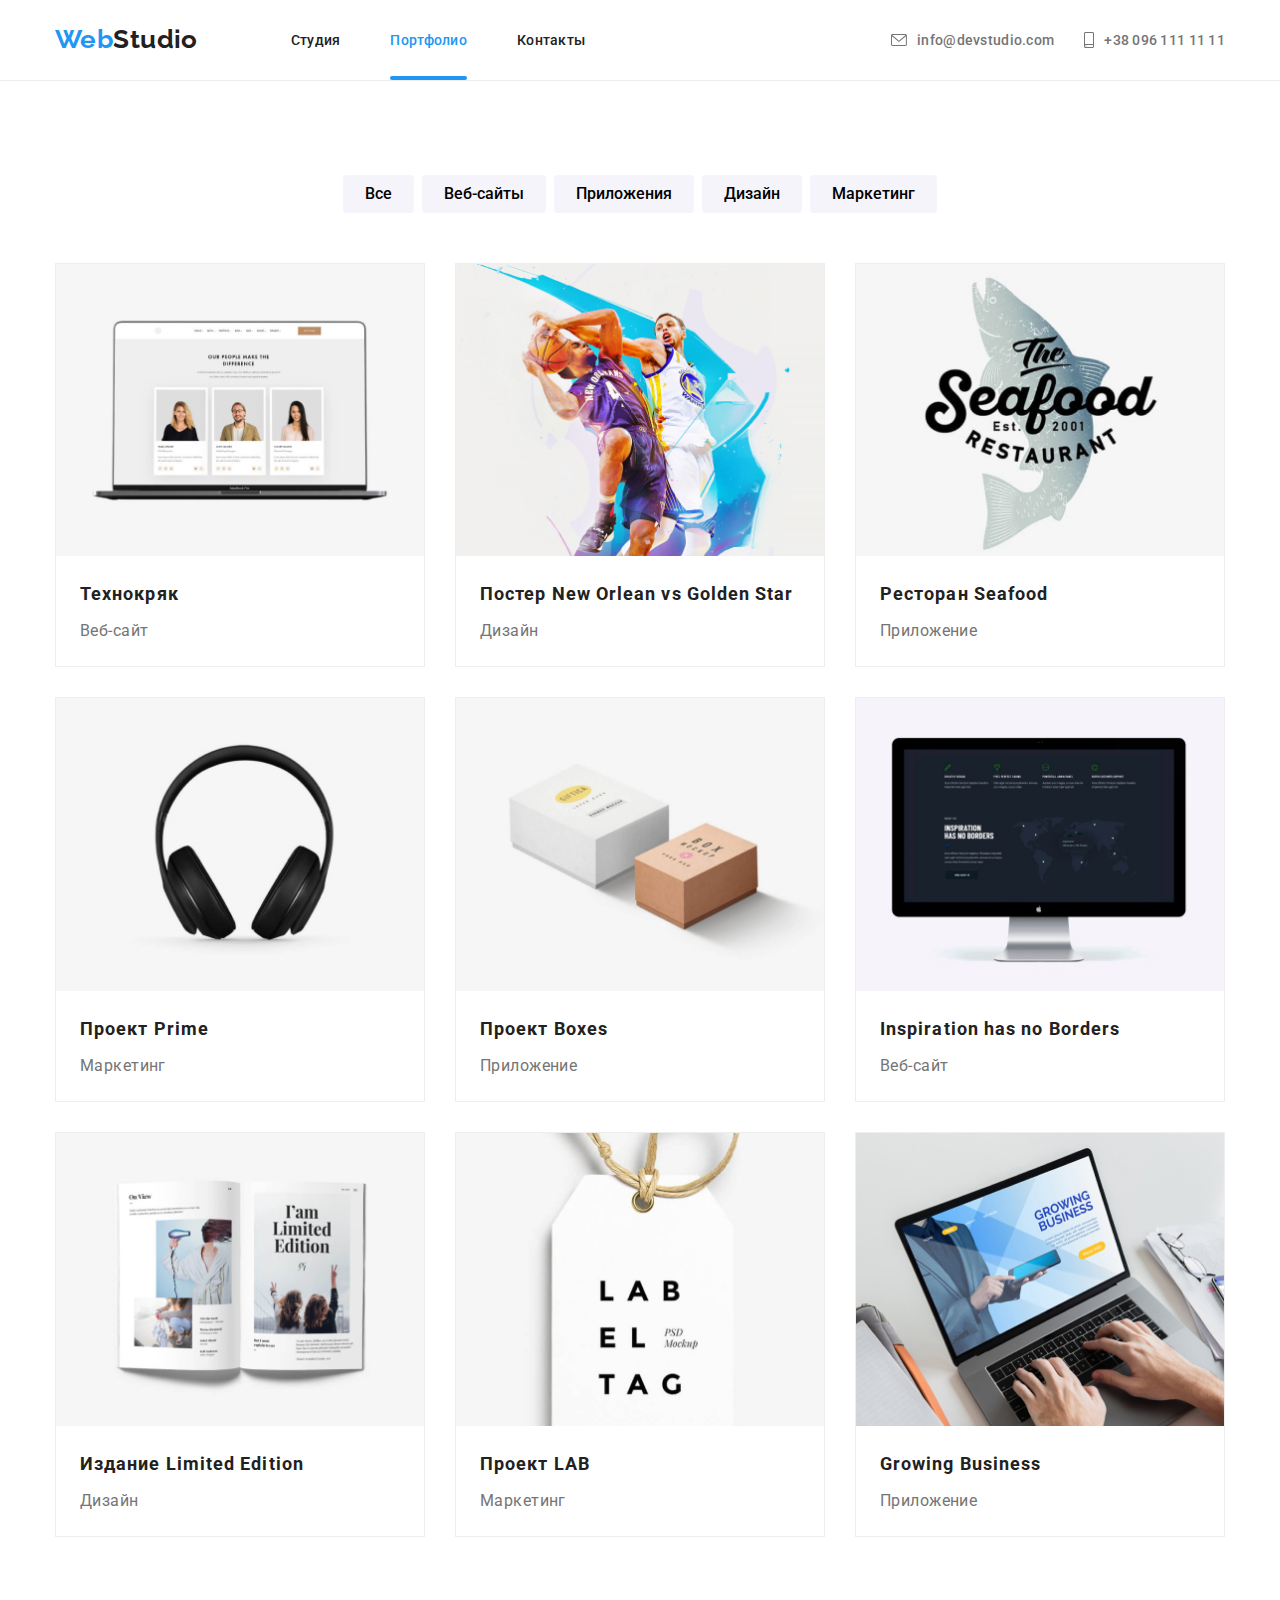
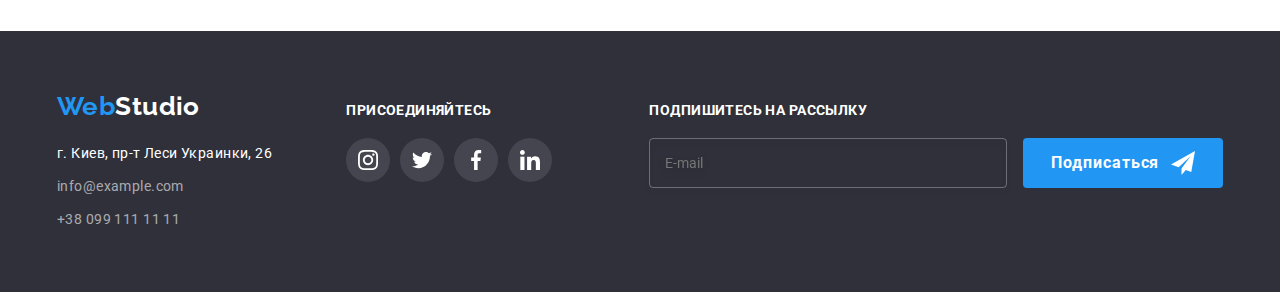
==== commit 79295e2a: "правки" ====
--- a/portfolio.html
+++ b/portfolio.html
@@ -45,6 +45,7 @@
                         +38 096 111 11 11</a>
                 </li>
             </ul>
+            <!-- mobile-menu-button -->
             <button class="mobile-menu-button" data-menu-button type="button">
                 <svg width="40" height="40">
                     <use href="./images/sprite.svg#icon-mobile-menu-open">
@@ -52,6 +53,7 @@
                     </use>
                 </svg>
             </button>
+            <!-- mobile-menu -->
             <div class="mobile-menu" data-menu>
                 <button class="mobile-menu__close-button" data-menu-close>
                     <svg width="40" height="40">
--- a/css/main.min.css
+++ b/css/main.min.css
@@ -1,2 +1,2 @@
-:root{--accent-color: #2196f3;--primary-color: #212121;--secondary-color: #757575}.visually-hidden{position:absolute !important;clip:rect(1px 1px 1px 1px);clip:rect(1px, 1px, 1px, 1px);padding:0 !important;border:0 !important;height:1px !important;width:1px !important;overflow:hidden}.list{list-style:none;padding:0;margin:0}.link{text-decoration:none}h1,h2,h3,h4,h5,h6,p{margin-top:0;margin-bottom:0}ul{margin-top:0;margin-bottom:0;padding-left:0}img{display:block;max-width:100%}body{background-color:#fff;color:var(--primary-color);font-family:Roboto,sans-serif;font-size:14px;letter-spacing:0.03em}.container{padding-left:15px;padding-right:15px}@media screen and (min-width: 480px){.container{width:480px;margin:0 auto}}@media screen and (min-width: 768px){.container{width:768px}}@media screen and (min-width: 1200px){.container{width:1200px}}.section-title{font-size:28px;line-height:1.17;text-align:center;margin-bottom:30px}@media screen and (min-width: 1200px){.section-title{font-size:36px;margin-bottom:50px}}.secondary-title{font-size:14px;line-height:1.15;text-transform:uppercase}.logo{color:var(--primary-color);font-family:Raleway, sans-serif;font-weight:700;font-size:26px;line-height:1.2}.logo_accent{color:var(--accent-color)}.button{background-color:var(--accent-color);color:#fff;border:none;border-radius:4px;width:200px;height:50px;font-family:inherit;font-weight:700;font-size:16px;line-height:1.9;text-align:center;letter-spacing:0.06em;transition:background-color 250ms cubic-bezier(0.4, 0, 0.2, 1),box-shadow 250ms cubic-bezier(0.4, 0, 0.2, 1)}.button:hover,.button:active{background-color:#188ce8;cursor:pointer;box-shadow:0px 4px 4px rgba(0,0,0,0.15)}.social-list{display:flex;justify-content:space-between;width:206px;margin:0 auto}.social-list__link{display:flex;justify-content:center;align-items:center;width:44px;height:44px;border-radius:50%;transition:background-color 250ms cubic-bezier(0.4, 0, 0.2, 1)}.social-list__link:hover,.social-list__link:focus{background-color:var(--accent-color)}.social-list__icon{fill:#afb1b8;transition:fill 250ms cubic-bezier(0.4, 0, 0.2, 1)}.social-list__link:hover .social-list__icon,.social-list__link:focus .social-list__icon{fill:#fff}@media screen and (min-width: 768px){.values,.projects,.team{display:flex;flex-wrap:wrap;margin-top:-30px;margin-left:-30px}.values__item,.projects__item,.team__item{margin-top:30px;margin-left:30px}}.header{border-bottom:1px solid #ececec}@media screen and (max-width: 767px){.contacts,.menu{display:none}.header-box{display:flex;align-items:center;justify-content:space-between;height:60px}.mobile-menu-button{display:block;padding:0;width:40px;height:40px;border:none;background-color:transparent;transition:fill 250ms cubic-bezier(0.4, 0, 0.2, 1)}.mobile-menu-button:hover,.mobile-menu-button:focus{cursor:pointer;fill:var(--accent-color)}.mobile-menu__nav-link.active-page-mobile{color:var(--accent-color)}}@media screen and (min-width: 768px){.mobile-menu,.mobile-menu-button{display:none}.header-box{height:80px;justify-content:space-between}.header-box,.nav{display:flex;align-items:center;color:var(--accent-color)}.menu{display:flex;align-items:center;margin-left:88px}.menu__link{padding-top:32px;padding-bottom:32px;font-size:14px;line-height:1.15;color:var(--primary-color);transition:color 250ms cubic-bezier(0.4, 0, 0.2, 1)}.menu__link:hover,.menu__link:focus{color:var(--accent-color)}.menu__item:not(:last-child){margin-right:50px}.menu__link,.contacts__link{font-weight:500;letter-spacing:0.02em}.contacts__link{display:flex;align-items:center;font-size:12px;line-height:1.16;color:var(--secondary-color);transition:color 250ms cubic-bezier(0.4, 0, 0.2, 1)}.contacts__link:hover,.contacts__link:focus{color:var(--accent-color)}.contacts__icon{margin-right:10px;fill:currentColor}.contacts__item:first-child{margin-bottom:10px}.menu__link.active-page{position:relative;color:var(--accent-color)}.menu__link.active-page::after{content:'';position:absolute;display:block;width:100%;height:4px;left:0px;bottom:0px;background-color:var(--accent-color);border-radius:2px}}@media screen and (min-width: 1200px){.menu{margin-left:93px}.contacts__item:first-child{margin-bottom:0}.contacts__link{font-size:14px;line-height:1.15}.contacts{display:flex;align-items:center;margin-left:auto}.contacts__item:first-child{margin-right:30px}}.mobile-menu.is-open{opacity:1;visibility:visible;pointer-events:auto}.mobile-menu{opacity:0;visibility:hidden;pointer-events:none;position:fixed;overflow:auto;z-index:100;display:flex;flex-direction:column;justify-content:space-between;top:0;left:0;width:100vw;height:100vh;padding:48px 40px;background-color:#fff}.mobile-menu__close-button{position:absolute;top:10px;right:15px;padding:0;width:40px;height:40px;border:none;background-color:transparent;transition:fill 250ms cubic-bezier(0.4, 0, 0.2, 1)}.mobile-menu__close-button:hover,.mobile-menu__close-button:focus{cursor:pointer;fill:var(--accent-color)}.mobile-menu__nav-link{color:var(--primary-color);font-weight:500;font-size:40px;line-height:1.17;letter-spacing:0.02em;transition:color 250ms cubic-bezier(0.4, 0, 0.2, 1)}.mobile-menu__nav-link:hover,.mobile-menu__nav-link:focus{color:var(--accent-color)}.mobile-menu__nav-item:not(:last-child),.mobile-menu__contacts-item:first-child{margin-bottom:32px}.mobile-menu__contacts-item:last-child{margin-bottom:64px}.mobile-menu__contacts-item:first-child .mobile-menu__contacts-link{font-weight:500;font-size:34px;line-height:40px;letter-spacing:0.02em;color:var(--accent-color);transition:color 250ms cubic-bezier(0.4, 0, 0.2, 1)}.mobile-menu__contacts-item:last-child .mobile-menu__contacts-link{font-weight:500;font-size:24px;line-height:28px;letter-spacing:0.02em;color:var(--secondary-color)}.mobile-menu__social-list{display:flex;flex-wrap:wrap}.mobile-menu__social-item:not(:last-child) .mobile-menu__social-link::after{content:'';display:inline-block;vertical-align:middle;width:1px;height:22px;margin-left:10px;margin-right:10px;background-color:rgba(33,33,33,0.2)}.mobile-menu__social-link{font-weight:500;font-size:18px;line-height:1.22;letter-spacing:0.02em;color:var(--accent-color);transition:color 250ms cubic-bezier(0.4, 0, 0.2, 1)}.mobile-menu__social-link:hover,.mobile-menu__social-link:focus{color:#188ce8}.hero{padding-top:118px;padding-bottom:118px;background-color:#c4c4c4;text-align:center;margin:0 auto;width:100%;height:400px;background-image:linear-gradient(rgba(47,48,58,0.4), rgba(47,48,58,0.4)),url(../images/main-img/mobile-hero.jpg);background-size:cover;background-position:center}.hero__title{color:#fff;display:block;margin-bottom:30px;margin-left:auto;margin-right:auto;font-weight:900;font-size:26px;line-height:1.6;text-align:center;letter-spacing:0.06em;text-transform:uppercase}@media screen and (min-width: 387px){.hero__title{width:360px;height:84px}}@media screen and (min-width: 768px){.hero{background-image:linear-gradient(rgba(47,48,58,0.4), rgba(47,48,58,0.4)),url(../images/main-img/tablet-hero.jpg)}}@media screen and (min-width: 1200px){.hero{padding-top:200px;padding-bottom:200px;max-width:1600px;height:600px;background-image:linear-gradient(rgba(47,48,58,0.4), rgba(47,48,58,0.4)),url(../images/main-img/desktop-hero.jpg)}.hero__title{width:696px;height:120px;font-size:44px;line-height:1.36}}.values-section{padding-top:60px;padding-bottom:60px}.values__item{flex-basis:calc((100% - 120px) / 4)}.values__title{margin-bottom:10px;text-align:center}.values__text{color:var(--secondary-color);line-height:1.7}.values__icon-box{display:flex;flex-wrap:wrap;justify-content:center;align-items:center;width:100%;height:120px;background-color:#f5f4fa;border-radius:4px;margin-bottom:30px}@media screen and (max-width: 767px){.values__item:not(:last-child){margin-bottom:30px}}@media screen and (min-width: 768px){.values__icon-box{width:354px}.values__title{text-align:start}}@media screen and (min-width: 1200px){.values-section{padding-top:94px;padding-bottom:47px}.values__icon-box{width:270px}}@media screen and (max-width: 1199px){.projects-section{display:none}}.projects-section{padding-top:47px;padding-bottom:94px}.projects__item{position:relative}.projects__title{position:absolute;width:100%;height:70px;bottom:0px;left:0px;padding-top:27px;padding-bottom:27px;font-size:14px;line-height:1.15;text-transform:uppercase;color:#fff;text-align:center;background-color:rgba(47,48,58,0.8)}.team-section{background-color:#f5f4fa;padding-top:60px;padding-bottom:60px}.team__item{background-color:#fff;box-shadow:0px 1px 3px rgba(0,0,0,0.12),0px 1px 1px rgba(0,0,0,0.14),0px 2px 1px rgba(0,0,0,0.2);border-radius:0px 0px 4px 4px}.team__name,.team__profession{font-size:16px;line-height:1.19;text-align:center}.team__name{margin-bottom:10px;font-weight:500}.team__profession{color:var(--secondary-color);margin-bottom:16px}.team__name-box{padding-top:30px;padding-bottom:24px}@media screen and (max-width: 767px){.team__item:not(:last-child){margin-bottom:30px}}@media screen and (min-width: 1200px){.team-section{padding-top:94px;padding-bottom:94px}.team__name-box{padding:30px 32px}}.clients-section{padding-top:60px;padding-bottom:60px}.clients{display:flex;flex-wrap:wrap;justify-content:center;margin-top:-30px;margin-left:-30px}.clients__link{display:flex;justify-content:center;align-items:center;width:210px;height:92px;border:1px solid #afb1b8;border-radius:4px;transition:border 250ms cubic-bezier(0.4, 0, 0.2, 1)}.clients__link:hover,.clients__link:focus{border:1px solid var(--accent-color)}.clients__icon{fill:#afb1b8;transition:fill 250ms cubic-bezier(0.4, 0, 0.2, 1)}.clients__link:hover .clients__icon,.clients__link:focus .clients__icon{fill:var(--accent-color)}.clients__item{margin-top:30px;margin-left:30px}@media screen and (min-width: 768px){.clients__link{width:226px}}@media screen and (min-width: 1200px){.clients-section{padding-top:94px;padding-bottom:94px}.clients{margin-top:0;margin-left:0}.clients__link{width:170px}.clients__item{margin-top:0;margin-left:0}.clients__item:not(:last-child){margin-right:30px}}.footer-box{text-align:center}.footer{background-color:#2f303a;padding-top:60px;padding-bottom:60px}.footer__logo{color:#fff}.footer__address{margin-top:20px}.footer__mail,.footer__tel{display:block;margin-top:9px;color:rgba(255,255,255,0.6);font-style:normal;line-height:1.71}.footer__real-address{color:#fff;font-style:normal;line-height:1.71}.footer__contacts{margin-bottom:60px}.footer__join{margin-bottom:60px}.footer__title{color:#fff;margin-bottom:20px}.footer__social-list{margin:0 auto;display:flex;width:206px;justify-content:space-between}.footer__social-link{background-color:rgba(255,255,255,0.1)}.footer__social-icon{fill:#fff}.subscribe__field{width:100%;height:50px;padding:15px;margin-bottom:20px;background-color:transparent;color:#fff;border:1px solid rgba(255,255,255,0.3);border-radius:4px;filter:drop-shadow(0px 4px 4px rgba(0,0,0,0.15));transition:border 250ms cubic-bezier(0.4, 0, 0.2, 1)}.subscribe__field:focus{outline:none;border:1px solid var(--accent-color)}.subscribe__field:focus::placeholder{font-size:16px;line-height:1.25;letter-spacing:0.03em;color:rgba(255,255,255,0.6)}.subscribe__button{margin:0 auto;display:flex;align-items:center;text-align:center;justify-content:space-between;padding:10px 28px}.subscribe__button::after{content:'';display:inline-block;width:24px;height:24px;background-image:url(../images/svg/subscribe-submit.svg)}@media screen and (min-width: 480px){.subscribe__field{width:450px}}@media screen and (min-width: 768px){.footer-box{display:flex;align-items:baseline;flex-wrap:wrap;justify-content:space-around}}@media screen and (min-width: 1200px){.footer-box{text-align:start;flex-wrap:nowrap}.footer__contacts{margin-bottom:0}.footer__join{margin-left:70px;margin-bottom:0}.subscribe{margin-left:93px}.subscribe__field{width:358px;margin-right:12px}.subscribe__button{display:inline-flex}}.backdrop{position:fixed;top:0px;left:0px;z-index:100;width:100%;height:100%;background-color:rgba(0,0,0,0.2)}.is-hidden{opacity:0;visibility:hidden;pointer-events:none}.modal-window{position:absolute;top:50%;left:50%;transform:translate(-50%, -50%) scale(1);padding:40px;background-color:#fff;box-shadow:0px 1px 3px rgba(0,0,0,0.12),0px 1px 1px rgba(0,0,0,0.14),0px 2px 1px rgba(0,0,0,0.2);border-radius:4px;transition:opacity 250ms cubic-bezier(0.4, 0, 0.2, 1),transform 250ms cubic-bezier(0.4, 0, 0.2, 1)}.backdrop.is-hidden .modal-window{opacity:0;transform:translate(-50%, -50%) scale(0)}.close-button{position:absolute;top:8px;right:8px;display:flex;justify-content:center;align-items:center;width:30px;height:30px;padding:0px;background-color:#fff;border:1px solid rgba(0,0,0,0.1);border-radius:50%;box-sizing:border-box;cursor:pointer;transition:fill 250ms cubic-bezier(0.4, 0, 0.2, 1)}.close-button:hover,.close-button:focus{fill:var(--accent-color)}@media screen and (min-width: 480px){.modal-window{width:450px;height:609px}}@media screen and (min-width: 1200px){.modal-window{width:528px;height:581px}}.modal{display:flex;flex-direction:column}.modal__title{font-weight:700;font-size:20px;line-height:1.15;text-align:center;margin-bottom:12px}.modal__field{margin-bottom:10px;font-size:12px;line-height:1.16;letter-spacing:0.01em;color:#757575}.modal__input-wrapper{position:relative;display:block;margin-top:4px}.modal__input{width:100%;height:40px;border:1px solid rgba(33,33,33,0.2);border-radius:4px;padding-left:42px;transition:border 250ms cubic-bezier(0.4, 0, 0.2, 1)}.modal__input:focus,.modal__message:focus{outline:none;border:1px solid var(--accent-color);border-radius:4px}.modal__icon{position:absolute;top:50%;left:12px;transform:translateY(-50%);display:block;transition:fill 250ms cubic-bezier(0.4, 0, 0.2, 1)}.modal__input:focus+.modal__icon{fill:var(--accent-color)}.modal__field:last-of-type{margin-bottom:20px}.modal__message{width:100%;height:120px;resize:none;border:1px solid rgba(33,33,33,0.2);border-radius:4px;padding:12px 16px;margin-top:4px;transition:border 250ms cubic-bezier(0.4, 0, 0.2, 1)}.modal__message::placeholder{font-size:14px;letter-spacing:0.01em;color:rgba(117,117,117,0.5)}.checkbox{text-align:center}.checkbox__link{color:var(--accent-color);transition:outline 250ms cubic-bezier(0.4, 0, 0.2, 1)}.checkbox__link:focus{outline-color:var(--accent-color)}.checkbox__policy{line-height:1.7;color:#757575}.checkbox__policy::before{content:'';display:inline-block;vertical-align:middle;cursor:pointer;width:16px;height:15px;background-image:url(../images/svg/empty-check.svg);margin-right:9px;transition:box-shadow 250ms cubic-bezier(0.4, 0, 0.2, 1),background-image 250ms cubic-bezier(0.4, 0, 0.2, 1)}.checkbox__imput:checked+.checkbox__policy::before{background-image:url(..//images/svg/check.svg)}.checkbox__imput:focus+.checkbox__policy::before{box-shadow:0 0 2px 1px var(--accent-color)}.modal__button{align-self:center;padding:10px 55px;margin-top:30px}@media screen and (max-width: 1199px){.checkbox__policy{font-size:12px;line-height:1.16}.checkbox__policy::before{margin-right:8px}}.filter{display:flex;flex-wrap:wrap;justify-content:flex-start;align-content:space-between;margin-bottom:25px}.filter__item{margin-bottom:15px}.filter__item:not(:last-child){margin-right:8px}.filter__button{background-color:#f5f4fa;font-family:inherit;font-weight:500;font-size:16px;line-height:1.6;padding:6px 22px;border-radius:4px;border:none;transition:color 250ms cubic-bezier(0.4, 0, 0.2, 1),background-color 250ms cubic-bezier(0.4, 0, 0.2, 1),box-shadow 250ms cubic-bezier(0.4, 0, 0.2, 1)}.filter__button:hover,.filter__button:focus{background-color:var(--accent-color);color:#fff;cursor:pointer;box-shadow:0px 3px 1px rgba(0,0,0,0.1),0px 1px 2px rgba(0,0,0,0.08),0px 2px 2px rgba(0,0,0,0.12)}@media screen and (min-width: 768px){.filter{justify-content:center;margin-bottom:30px}.filter__item{margin-bottom:0}}@media screen and (min-width: 1200px){.filter{margin-bottom:50px}}.section-gallery{padding-top:60px;padding-bottom:60px}.gallery__item{background-color:#ffffff;border:1px solid #eeeeee}.gallery__item-box{padding:20px 24px}.gallery__title{color:var(--primary-color);font-size:18px;line-height:2;letter-spacing:0.06em;margin-bottom:4px}.gallery__text{color:var(--secondary-color);font-size:16px;line-height:1.9}.gallery__link{display:block;height:100%;transition:box-shadow 250ms cubic-bezier(0.4, 0, 0.2, 1)}.gallery__link:hover,.gallery__link:focus{box-shadow:0px 1px 1px rgba(0,0,0,0.12),0px 4px 4px rgba(0,0,0,0.06),1px 4px 6px rgba(0,0,0,0.16)}.gallery__picture img{height:100%;object-fit:cover}@media screen and (max-width: 767px){.gallery__item{margin-bottom:30px}}@media screen and (min-width: 768px){.gallery{display:flex;flex-wrap:wrap;margin-top:-30px;margin-left:-30px}.gallery__item{width:354px;margin-top:30px;margin-left:30px}}@media screen and (min-width: 1200px){.section-gallery{padding-top:94px;padding-bottom:94px}}.overlay{position:relative;overflow:hidden}.overlay__text{position:absolute;top:0px;left:0px;transform:translateY(100%);overflow:auto;width:100%;height:100%;padding:63px 24px;font-size:18px;line-height:1.55;color:#fff;background-color:rgba(33,150,243,0.9);transition:transform 250ms cubic-bezier(0.4, 0, 0.2, 1)}.gallery__link:hover .overlay__text,.gallery__link:focus .overlay__text{transform:translateY(0%)}
+:root{--accent-color: #2196f3;--primary-color: #212121;--secondary-color: #757575}.visually-hidden{position:absolute !important;clip:rect(1px 1px 1px 1px);clip:rect(1px, 1px, 1px, 1px);padding:0 !important;border:0 !important;height:1px !important;width:1px !important;overflow:hidden}.list{list-style:none;padding:0;margin:0}.link{text-decoration:none}h1,h2,h3,h4,h5,h6,p{margin-top:0;margin-bottom:0}ul{margin-top:0;margin-bottom:0;padding-left:0}img{display:block;max-width:100%;height:auto}body{background-color:#fff;color:var(--primary-color);font-family:Roboto,sans-serif;font-size:14px;letter-spacing:0.03em}.container{padding-left:15px;padding-right:15px}@media screen and (min-width: 480px){.container{width:480px;margin:0 auto}}@media screen and (min-width: 768px){.container{width:768px}}@media screen and (min-width: 1200px){.container{width:1200px}}.section-title{font-size:28px;line-height:1.17;text-align:center;margin-bottom:30px}@media screen and (min-width: 1200px){.section-title{font-size:36px;margin-bottom:50px}}.secondary-title{font-size:14px;line-height:1.15;text-transform:uppercase}.logo{color:var(--primary-color);font-family:Raleway, sans-serif;font-weight:700;font-size:26px;line-height:1.2}.logo_accent{color:var(--accent-color)}.button{background-color:var(--accent-color);color:#fff;border:none;border-radius:4px;width:200px;height:50px;font-family:inherit;font-weight:700;font-size:16px;line-height:1.9;text-align:center;letter-spacing:0.06em;transition:background-color 250ms cubic-bezier(0.4, 0, 0.2, 1),box-shadow 250ms cubic-bezier(0.4, 0, 0.2, 1)}.button:hover,.button:active{background-color:#188ce8;cursor:pointer;box-shadow:0px 4px 4px rgba(0,0,0,0.15)}.social-list{display:flex;justify-content:space-between;width:206px;margin:0 auto}.social-list__link{display:flex;justify-content:center;align-items:center;width:44px;height:44px;border-radius:50%;transition:background-color 250ms cubic-bezier(0.4, 0, 0.2, 1)}.social-list__link:hover,.social-list__link:focus{background-color:var(--accent-color)}.social-list__icon{fill:#afb1b8;transition:fill 250ms cubic-bezier(0.4, 0, 0.2, 1)}.social-list__link:hover .social-list__icon,.social-list__link:focus .social-list__icon{fill:#fff}@media screen and (min-width: 768px){.values,.projects,.team{display:flex;flex-wrap:wrap;margin-top:-30px;margin-left:-30px}.values__item,.projects__item,.team__item{margin-top:30px;margin-left:30px}}.header{border-bottom:1px solid #ececec}@media screen and (max-width: 767px){.contacts,.menu{display:none}.header-box{display:flex;align-items:center;justify-content:space-between;height:60px}.mobile-menu-button{display:block;padding:0;width:40px;height:40px;border:none;background-color:transparent;transition:fill 250ms cubic-bezier(0.4, 0, 0.2, 1)}.mobile-menu-button:hover,.mobile-menu-button:focus{cursor:pointer;fill:var(--accent-color)}.mobile-menu__nav-link.active-page-mobile{color:var(--accent-color)}}@media screen and (min-width: 768px){.mobile-menu,.mobile-menu-button{display:none}.header-box{height:80px;justify-content:space-between}.header-box,.nav{display:flex;align-items:center;color:var(--accent-color)}.menu{display:flex;align-items:center;margin-left:88px}.menu__link{padding-top:32px;padding-bottom:32px;font-size:14px;line-height:1.15;color:var(--primary-color);transition:color 250ms cubic-bezier(0.4, 0, 0.2, 1)}.menu__link:hover,.menu__link:focus{color:var(--accent-color)}.menu__item:not(:last-child){margin-right:50px}.menu__link,.contacts__link{font-weight:500;letter-spacing:0.02em}.contacts__link{display:flex;align-items:center;font-size:12px;line-height:1.16;color:var(--secondary-color);transition:color 250ms cubic-bezier(0.4, 0, 0.2, 1)}.contacts__link:hover,.contacts__link:focus{color:var(--accent-color)}.contacts__icon{margin-right:10px;fill:currentColor}.contacts__item:first-child{margin-bottom:10px}.menu__link.active-page{position:relative;color:var(--accent-color)}.menu__link.active-page::after{content:'';position:absolute;display:block;width:100%;height:4px;left:0px;bottom:0px;background-color:var(--accent-color);border-radius:2px}}@media screen and (min-width: 1200px){.menu{margin-left:93px}.contacts__item:first-child{margin-bottom:0}.contacts__link{font-size:14px;line-height:1.15}.contacts{display:flex;align-items:center;margin-left:auto}.contacts__item:first-child{margin-right:30px}}.mobile-menu.is-open{opacity:1;visibility:visible;pointer-events:auto}.mobile-menu{opacity:0;visibility:hidden;pointer-events:none;position:fixed;overflow:auto;z-index:100;display:flex;flex-direction:column;justify-content:space-between;top:0;left:0;width:100vw;height:100vh;padding:48px 40px;background-color:#fff}.mobile-menu__close-button{position:absolute;top:10px;right:15px;padding:0;width:40px;height:40px;border:none;background-color:transparent;transition:fill 250ms cubic-bezier(0.4, 0, 0.2, 1)}.mobile-menu__close-button:hover,.mobile-menu__close-button:focus{cursor:pointer;fill:var(--accent-color)}.mobile-menu__nav-link{color:var(--primary-color);font-weight:500;font-size:40px;line-height:1.17;letter-spacing:0.02em;transition:color 250ms cubic-bezier(0.4, 0, 0.2, 1)}.mobile-menu__nav-link:hover,.mobile-menu__nav-link:focus{color:var(--accent-color)}.mobile-menu__nav-item:not(:last-child),.mobile-menu__contacts-item:first-child{margin-bottom:32px}.mobile-menu__contacts-item:last-child{margin-bottom:64px}.mobile-menu__contacts-item:first-child .mobile-menu__contacts-link{font-weight:500;font-size:34px;line-height:40px;letter-spacing:0.02em;color:var(--accent-color);transition:color 250ms cubic-bezier(0.4, 0, 0.2, 1)}.mobile-menu__contacts-item:last-child .mobile-menu__contacts-link{font-weight:500;font-size:24px;line-height:28px;letter-spacing:0.02em;color:var(--secondary-color)}.mobile-menu__social-list{display:flex;flex-wrap:wrap}.mobile-menu__social-item:not(:last-child) .mobile-menu__social-link::after{content:'';display:inline-block;vertical-align:middle;width:1px;height:22px;margin-left:10px;margin-right:10px;background-color:rgba(33,33,33,0.2)}.mobile-menu__social-link{font-weight:500;font-size:18px;line-height:1.22;letter-spacing:0.02em;color:var(--accent-color);transition:color 250ms cubic-bezier(0.4, 0, 0.2, 1)}.mobile-menu__social-link:hover,.mobile-menu__social-link:focus{color:#188ce8}.hero{padding-top:118px;padding-bottom:118px;background-color:#c4c4c4;text-align:center;margin:0 auto;width:100%;height:400px;background-image:linear-gradient(rgba(47,48,58,0.4), rgba(47,48,58,0.4)),url(../images/main-img/mobile-hero.jpg);background-size:cover;background-position:center}.hero__title{color:#fff;display:block;margin-bottom:30px;margin-left:auto;margin-right:auto;font-weight:900;font-size:26px;line-height:1.6;text-align:center;letter-spacing:0.06em;text-transform:uppercase}@media screen and (min-width: 387px){.hero__title{width:360px;height:84px}}@media screen and (min-width: 768px){.hero{background-image:linear-gradient(rgba(47,48,58,0.4), rgba(47,48,58,0.4)),url(../images/main-img/tablet-hero.jpg)}}@media screen and (min-width: 1200px){.hero{padding-top:200px;padding-bottom:200px;max-width:1600px;height:600px;background-image:linear-gradient(rgba(47,48,58,0.4), rgba(47,48,58,0.4)),url(../images/main-img/desktop-hero.jpg)}.hero__title{width:696px;height:120px;font-size:44px;line-height:1.36}}.values-section{padding-top:60px;padding-bottom:60px}.values__item{flex-basis:calc((100% - 120px) / 4)}.values__title{margin-bottom:10px;text-align:center}.values__text{color:var(--secondary-color);line-height:1.7}.values__icon-box{display:flex;flex-wrap:wrap;justify-content:center;align-items:center;width:100%;height:120px;background-color:#f5f4fa;border-radius:4px;margin-bottom:30px}@media screen and (max-width: 767px){.values__item:not(:last-child){margin-bottom:30px}}@media screen and (min-width: 768px){.values__icon-box{width:354px}.values__title{text-align:start}}@media screen and (min-width: 1200px){.values-section{padding-top:94px;padding-bottom:47px}.values__icon-box{width:270px}}@media screen and (max-width: 1199px){.projects-section{display:none}}.projects-section{padding-top:47px;padding-bottom:94px}.projects__item{position:relative}.projects__title{position:absolute;width:100%;height:70px;bottom:0px;left:0px;padding-top:27px;padding-bottom:27px;font-size:14px;line-height:1.15;text-transform:uppercase;color:#fff;text-align:center;background-color:rgba(47,48,58,0.8)}.team-section{background-color:#f5f4fa;padding-top:60px;padding-bottom:60px}.team__item{background-color:#fff;box-shadow:0px 1px 3px rgba(0,0,0,0.12),0px 1px 1px rgba(0,0,0,0.14),0px 2px 1px rgba(0,0,0,0.2);border-radius:0px 0px 4px 4px}.team__name,.team__profession{font-size:16px;line-height:1.19;text-align:center}.team__name{margin-bottom:10px;font-weight:500}.team__profession{color:var(--secondary-color);margin-bottom:16px}.team__name-box{padding-top:30px;padding-bottom:24px}@media screen and (max-width: 767px){.team__item:not(:last-child){margin-bottom:30px}}@media screen and (min-width: 1200px){.team-section{padding-top:94px;padding-bottom:94px}.team__name-box{padding:30px 32px}}.clients-section{padding-top:60px;padding-bottom:60px}.clients{display:flex;flex-wrap:wrap;justify-content:center;margin-top:-30px;margin-left:-30px}.clients__link{display:flex;justify-content:center;align-items:center;width:210px;height:92px;border:1px solid #afb1b8;border-radius:4px;transition:border 250ms cubic-bezier(0.4, 0, 0.2, 1)}.clients__link:hover,.clients__link:focus{border:1px solid var(--accent-color)}.clients__icon{fill:#afb1b8;transition:fill 250ms cubic-bezier(0.4, 0, 0.2, 1)}.clients__link:hover .clients__icon,.clients__link:focus .clients__icon{fill:var(--accent-color)}.clients__item{margin-top:30px;margin-left:30px}@media screen and (min-width: 768px){.clients__link{width:226px}}@media screen and (min-width: 1200px){.clients-section{padding-top:94px;padding-bottom:94px}.clients{margin-top:0;margin-left:0}.clients__link{width:170px}.clients__item{margin-top:0;margin-left:0}.clients__item:not(:last-child){margin-right:30px}}.footer-box{text-align:center}.footer{background-color:#2f303a;padding-top:60px;padding-bottom:60px}.footer__logo{color:#fff}.footer__address{margin-top:20px}.footer__mail,.footer__tel{display:block;margin-top:9px;color:rgba(255,255,255,0.6);font-style:normal;line-height:1.71}.footer__real-address{color:#fff;font-style:normal;line-height:1.71}.footer__contacts{margin-bottom:60px}.footer__join{margin-bottom:60px}.footer__title{color:#fff;margin-bottom:20px}.footer__social-list{margin:0 auto;display:flex;width:206px;justify-content:space-between}.footer__social-link{background-color:rgba(255,255,255,0.1)}.footer__social-icon{fill:#fff}.subscribe__field{width:100%;height:50px;padding:15px;margin-bottom:20px;background-color:transparent;color:#fff;border:1px solid rgba(255,255,255,0.3);border-radius:4px;filter:drop-shadow(0px 4px 4px rgba(0,0,0,0.15));transition:border 250ms cubic-bezier(0.4, 0, 0.2, 1)}.subscribe__field:focus{outline:none;border:1px solid var(--accent-color)}.subscribe__field:focus::placeholder{font-size:16px;line-height:1.25;letter-spacing:0.03em;color:rgba(255,255,255,0.6)}.subscribe__button{margin:0 auto;display:flex;align-items:center;text-align:center;justify-content:space-between;padding:10px 28px}.subscribe__button::after{content:'';display:inline-block;width:24px;height:24px;background-image:url(../images/svg/subscribe-submit.svg)}@media screen and (min-width: 480px){.subscribe__field{width:450px}}@media screen and (min-width: 768px){.footer-box{display:flex;align-items:baseline;flex-wrap:wrap;justify-content:space-around}}@media screen and (min-width: 1200px){.footer-box{text-align:start;flex-wrap:nowrap}.footer__contacts{margin-bottom:0}.footer__join{margin-left:70px;margin-bottom:0}.subscribe{margin-left:93px}.subscribe__field{width:358px;margin-right:12px}.subscribe__button{display:inline-flex}}.backdrop{position:fixed;top:0px;left:0px;z-index:100;width:100%;height:100%;background-color:rgba(0,0,0,0.2)}.is-hidden{opacity:0;visibility:hidden;pointer-events:none}.modal-window{position:absolute;top:50%;left:50%;transform:translate(-50%, -50%) scale(1);padding:40px;background-color:#fff;box-shadow:0px 1px 3px rgba(0,0,0,0.12),0px 1px 1px rgba(0,0,0,0.14),0px 2px 1px rgba(0,0,0,0.2);border-radius:4px;transition:opacity 250ms cubic-bezier(0.4, 0, 0.2, 1),transform 250ms cubic-bezier(0.4, 0, 0.2, 1)}.backdrop.is-hidden .modal-window{opacity:0;transform:translate(-50%, -50%) scale(0)}.close-button{position:absolute;top:8px;right:8px;display:flex;justify-content:center;align-items:center;width:30px;height:30px;padding:0px;background-color:#fff;border:1px solid rgba(0,0,0,0.1);border-radius:50%;box-sizing:border-box;cursor:pointer;transition:fill 250ms cubic-bezier(0.4, 0, 0.2, 1)}.close-button:hover,.close-button:focus{fill:var(--accent-color)}@media screen and (min-width: 480px){.modal-window{width:450px;height:609px}}@media screen and (min-width: 1200px){.modal-window{width:528px;height:581px}}.modal{display:flex;flex-direction:column}.modal__title{font-weight:700;font-size:20px;line-height:1.15;text-align:center;margin-bottom:12px}.modal__field{margin-bottom:10px;font-size:12px;line-height:1.16;letter-spacing:0.01em;color:#757575}.modal__input-wrapper{position:relative;display:block;margin-top:4px}.modal__input{width:100%;height:40px;border:1px solid rgba(33,33,33,0.2);border-radius:4px;padding-left:42px;transition:border 250ms cubic-bezier(0.4, 0, 0.2, 1)}.modal__input:focus,.modal__message:focus{outline:none;border:1px solid var(--accent-color);border-radius:4px}.modal__icon{position:absolute;top:50%;left:12px;transform:translateY(-50%);display:block;transition:fill 250ms cubic-bezier(0.4, 0, 0.2, 1)}.modal__input:focus+.modal__icon{fill:var(--accent-color)}.modal__field:last-of-type{margin-bottom:20px}.modal__message{width:100%;height:120px;resize:none;border:1px solid rgba(33,33,33,0.2);border-radius:4px;padding:12px 16px;margin-top:4px;transition:border 250ms cubic-bezier(0.4, 0, 0.2, 1)}.modal__message::placeholder{font-size:14px;letter-spacing:0.01em;color:rgba(117,117,117,0.5)}.checkbox{text-align:center}.checkbox__link{color:var(--accent-color);transition:outline 250ms cubic-bezier(0.4, 0, 0.2, 1)}.checkbox__link:focus{outline-color:var(--accent-color)}.checkbox__policy{line-height:1.7;color:#757575}.checkbox__policy::before{content:'';display:inline-block;vertical-align:middle;cursor:pointer;width:16px;height:15px;background-image:url(../images/svg/empty-check.svg);margin-right:9px;transition:box-shadow 250ms cubic-bezier(0.4, 0, 0.2, 1),background-image 250ms cubic-bezier(0.4, 0, 0.2, 1)}.checkbox__imput:checked+.checkbox__policy::before{background-image:url(..//images/svg/check.svg)}.checkbox__imput:focus+.checkbox__policy::before{box-shadow:0 0 2px 1px var(--accent-color)}.modal__button{align-self:center;padding:10px 55px;margin-top:30px}@media screen and (max-width: 1199px){.checkbox__policy{font-size:12px;line-height:1.16}.checkbox__policy::before{margin-right:8px}}.filter{display:flex;flex-wrap:wrap;justify-content:flex-start;align-content:space-between;margin-bottom:25px}.filter__item{margin-bottom:15px}.filter__item:not(:last-child){margin-right:8px}.filter__button{background-color:#f5f4fa;font-family:inherit;font-weight:500;font-size:16px;line-height:1.6;padding:6px 22px;border-radius:4px;border:none;transition:color 250ms cubic-bezier(0.4, 0, 0.2, 1),background-color 250ms cubic-bezier(0.4, 0, 0.2, 1),box-shadow 250ms cubic-bezier(0.4, 0, 0.2, 1)}.filter__button:hover,.filter__button:focus{background-color:var(--accent-color);color:#fff;cursor:pointer;box-shadow:0px 3px 1px rgba(0,0,0,0.1),0px 1px 2px rgba(0,0,0,0.08),0px 2px 2px rgba(0,0,0,0.12)}@media screen and (min-width: 768px){.filter{justify-content:center;margin-bottom:30px}.filter__item{margin-bottom:0}}@media screen and (min-width: 1200px){.filter{margin-bottom:50px}}.section-gallery{padding-top:60px;padding-bottom:60px}.gallery__item{background-color:#ffffff;border:1px solid #eeeeee}.gallery__item-box{padding:20px 24px}.gallery__title{color:var(--primary-color);font-size:18px;line-height:2;letter-spacing:0.06em;margin-bottom:4px}.gallery__text{color:var(--secondary-color);font-size:16px;line-height:1.9}.gallery__link{display:block;height:100%;transition:box-shadow 250ms cubic-bezier(0.4, 0, 0.2, 1)}.gallery__link:hover,.gallery__link:focus{box-shadow:0px 1px 1px rgba(0,0,0,0.12),0px 4px 4px rgba(0,0,0,0.06),1px 4px 6px rgba(0,0,0,0.16)}@media screen and (max-width: 767px){.gallery__item:not(:last-child){margin-bottom:30px}}@media screen and (min-width: 768px){.gallery{display:flex;flex-wrap:wrap;margin-top:-30px;margin-left:-30px}.gallery__item{width:354px;margin-top:30px;margin-left:30px}}@media screen and (min-width: 1200px){.section-gallery{padding-top:94px;padding-bottom:94px}.gallery__item{width:370px}}.overlay{position:relative;overflow:hidden}.overlay__text{position:absolute;top:0px;left:0px;transform:translateY(101%);overflow:auto;width:100%;height:100%;padding:77px 24px;font-size:18px;line-height:1.55;color:#fff;background-color:rgba(33,150,243,0.9);transition:transform 250ms cubic-bezier(0.4, 0, 0.2, 1)}.gallery__link:hover .overlay__text,.gallery__link:focus .overlay__text{transform:translateY(0%)}@media screen and (min-width: 768px){.overlay__text{padding:49px 24px}}@media screen and (min-width: 1200px){.overlay__text{padding:63px 24px}}
 /*# sourceMappingURL=main.min.css.map */